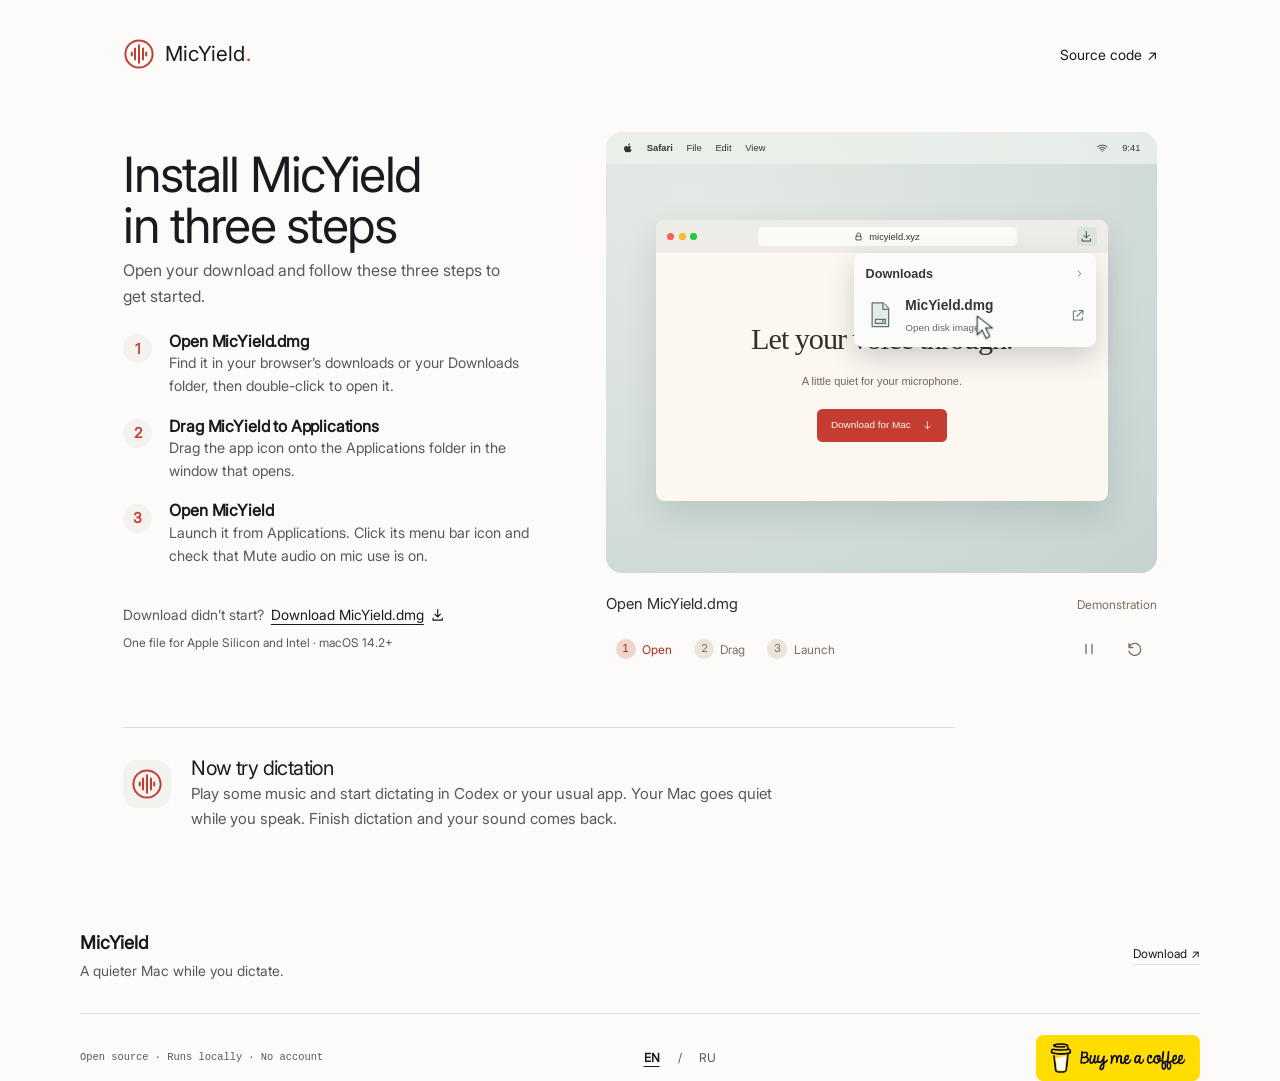
==== download/index.html @ 77d93502 "Add Universal DMG downloads and bilingual installation guides" ====
<!DOCTYPE html><html lang="en" class="theme-light"><head><meta charset="utf-8"><style>
  @layer base, patterns, components, utilities;
</style><meta name="viewport" content="width=device-width, initial-scale=1"><style>@font-face{font-family:Inter-a7104050ada94962;src:url("/_astro/fonts/62d3b62d6a7271da.woff2") format("woff2");font-display:swap;font-weight:400;font-style:normal;}@font-face{font-family:"Inter-a7104050ada94962 fallback: Arial";src:local("Arial");font-display:swap;font-weight:400;font-style:normal;size-adjust:101.862%;ascent-override:95.1042%;descent-override:23.6802%;line-gap-override:0%;}:root{--font-inter:Inter-a7104050ada94962,"Inter-a7104050ada94962 fallback: Arial",sans-serif;}</style><link rel="preload" href="/_astro/fonts/62d3b62d6a7271da.woff2" as="font" type="font/woff2" crossorigin><title>Install MicYield | MicYield</title><meta name="description" content="Open MicYield.dmg, move the app to Applications, and launch MicYield."><link rel="canonical" href="https://micyield.xyz/download/"><link rel="alternate" hreflang="en" href="https://micyield.xyz/download/"><link rel="alternate" hreflang="ru" href="https://micyield.xyz/ru/download/"><link rel="alternate" hreflang="x-default" href="https://micyield.xyz/download/"><link rel="sitemap" type="application/xml" href="https://micyield.xyz/sitemap-index.xml"><meta name="robots" content="noindex, nofollow"><meta property="og:type" content="website"><meta property="og:locale" content="en_US"><meta property="og:site_name" content="MicYield"><meta property="og:title" content="Install MicYield | MicYield"><meta property="og:description" content="Open MicYield.dmg, move the app to Applications, and launch MicYield."><meta property="og:url" content="https://micyield.xyz/download/"><meta property="og:image" content="https://micyield.xyz/og-image.jpg"><meta property="og:image:alt" content="MicYield. Quiet your Mac when your mic turns on."><meta property="og:image:width" content="1200"><meta property="og:image:height" content="630"><meta property="og:image:type" content="image/jpeg"><meta name="twitter:card" content="summary_large_image"><meta name="twitter:title" content="Install MicYield | MicYield"><meta name="twitter:description" content="Open MicYield.dmg, move the app to Applications, and launch MicYield."><meta name="twitter:image" content="https://micyield.xyz/og-image.jpg"><meta name="twitter:image:alt" content="MicYield. Quiet your Mac when your mic turns on."><link rel="icon" type="image/svg+xml" href="/favicon.svg"><meta name="generator" content="Astro v7.2.9"><script data-locale-redirect>(function(){const canRedirect = true;

  (() => {
    if (!canRedirect) return;
    const requested = new URLSearchParams(location.search).get("lang");
    const explicit =
      requested === "en" || requested === "ru" ? requested : null;
    let stored = null;
    try {
      const value = localStorage.getItem("micyield-language");
      if (value === "en" || value === "ru") stored = value;
      if (explicit) localStorage.setItem("micyield-language", explicit);
    } catch {}
    const primary = (navigator.languages?.[0] || navigator.language || "en")
      .split(/[-_]/)[0]
      .toLowerCase();
    const preferred = explicit || stored || (primary === "ru" ? "ru" : "en");
    if (preferred !== "ru") return;
    const match = /^\/(preview|download)\/?$/.exec(location.pathname);
    const page = match ? `/${match[1]}/` : "/";
    document.documentElement.dataset.localeRedirecting = "true";
    location.replace("/ru" + page + location.search + location.hash);
  })();
})();</script><script>
      try {
        const stored = localStorage.getItem("landpack-theme");
        if (stored === "dark" || stored === "light") {
          document.documentElement.classList.remove(
            "theme-light",
            "theme-dark",
          );
          document.documentElement.classList.add("theme-" + stored);
        }
      } catch {}
    </script><link rel="stylesheet" href="/_astro/Heading.B1B6th6Y.css"><link rel="stylesheet" href="/_astro/ProjectInstall.DKpOLEYN.css"></head><body><a href="#main" class="button_wrap skip-link"><span class="button_text text-style-trim">Skip to main content</span></a><script type="module">var e=document.querySelector(`.nav_wrap`);if(e){let t=document.querySelector(`#mobile-navigation`),n=e.querySelector(`.nav_menu`),r=Math.max(0,window.scrollY),i=!1,a=()=>e.classList.remove(`scroll-hidden`),o=()=>{let n=Math.max(0,Math.min(window.scrollY,document.documentElement.scrollHeight-window.innerHeight));e.classList.toggle(`scrolled`,n>0),n<=e.offsetHeight||n<r||t?.open?a():n>r&&e.classList.add(`scroll-hidden`),r=n,i=!1};o(),window.addEventListener(`scroll`,()=>{i||(i=!0,requestAnimationFrame(o))},{passive:!0}),window.addEventListener(`pageshow`,()=>{r=Math.max(0,window.scrollY),o(),a()}),e.addEventListener(`focusin`,a),t?.addEventListener(`modal-open`,()=>{a(),n?.setAttribute(`aria-expanded`,`true`)}),t?.addEventListener(`modal-close`,()=>{n?.setAttribute(`aria-expanded`,`false`),r=Math.max(0,window.scrollY)});let s=window.matchMedia(`(min-width: 48rem)`);s.addEventListener(`change`,()=>{s.matches&&t?.open&&t.close()})}var t=document.querySelector(`[data-theme-toggle]`);if(t){let e=document.documentElement.lang===`ru`;t.hidden=!1;let n=()=>t.setAttribute(`aria-label`,document.documentElement.classList.contains(`theme-dark`)?e?`Включить светлую тему`:`Switch to light theme`:e?`Включить тёмную тему`:`Switch to dark theme`);n(),t.addEventListener(`click`,()=>{let e=document.documentElement.classList.toggle(`theme-dark`);document.documentElement.classList.toggle(`theme-light`,!e);try{localStorage.setItem(`landpack-theme`,e?`dark`:`light`)}catch{}n()})}</script><main id="main" tabindex="-1"><section class="install-guide_wrap" data-install-handoff><header class="install-guide_header"><a class="install-guide_brand" href="/" aria-label="MicYield home"><svg class="project-mark" viewBox="0 0 40 40" aria-hidden="true" fill="none" stroke="currentColor" stroke-width="2.5" stroke-linecap="round"><circle cx="20" cy="20" r="17"></circle><path d="M11 18v4m4-9v14m5-18v22m5-18v14m4-9v4"></path></svg><span>MicYield<span class="install-guide_dot">.</span></span></a><a class="install-guide_source" href="https://github.com/rrabochiy/MicYield" target="_blank" rel="noopener noreferrer">Source code<span aria-hidden="true"> ↗</span></a></header><div class="install-guide_layout"><div class="install-guide_content"><h1 class="heading text-style-h2">Install MicYield in three steps</h1><p class="install-guide_intro">Open your download and follow these three steps to get started.</p><ol class="install-guide_steps" id="steps"><li class="install-guide_step" data-install-guide-step="1"><span class="install-guide_number" aria-hidden="true">1</span><div><h2 class="heading text-style-h6">Open MicYield.dmg</h2><p>Find it in your browser’s downloads or your Downloads folder, then double-click to open it.</p></div></li><li class="install-guide_step" data-install-guide-step="2"><span class="install-guide_number" aria-hidden="true">2</span><div><h2 class="heading text-style-h6">Drag MicYield to Applications</h2><p>Drag the app icon onto the Applications folder in the window that opens.</p></div></li><li class="install-guide_step" data-install-guide-step="3"><span class="install-guide_number" aria-hidden="true">3</span><div><h2 class="heading text-style-h6">Open MicYield</h2><p>Launch it from Applications. Click its menu bar icon and check that Mute audio on mic use is on.</p></div></li></ol><div class="install-guide_retry"><span>Download didn’t start?</span><a href="https://github.com/rrabochiy/MicYield/releases/download/v0.3.5/MicYield.dmg" data-install-file download="MicYield.dmg">Download MicYield.dmg<svg viewBox="0 0 20 20" fill="none" stroke="currentColor" stroke-width="1.5" aria-hidden="true"><path d="M10 3v10m-4-4 4 4 4-4M4 14v3h12v-3"></path></svg></a><p>One file for Apple Silicon and Intel · macOS 14.2+</p></div></div><div class="install-guide_visual"><figure class="install-demo_wrap" data-install-demo data-locale="en" data-step="2" data-playing="false" aria-label="Demonstration of installing MicYield on Mac"><div class="install-demo_artboard" aria-hidden="true"><div class="install-demo_desktop"><div class="install-demo_menubar"><svg class="install-demo_apple" viewBox="0 0 24 24" fill="currentColor"><path d="M16.2 2.2c.1 1.6-.6 2.8-1.5 3.7-.9.9-2 1.4-3.2 1.3-.1-1.4.6-2.7 1.4-3.5.9-.9 2.1-1.4 3.3-1.5ZM20.1 17.4c-.5 1.1-.8 1.6-1.5 2.6-.9 1.3-2.2 2.9-3.7 2.9-1.3 0-1.6-.8-3.4-.8-1.7 0-2.1.8-3.4.8-1.4.1-2.7-1.4-3.6-2.7-2.5-3.7-2.8-8-.9-10.3 1.3-1.6 3.4-2 5.3-1.3.7.2 1.4.7 2.3.7.8 0 1.3-.4 2.3-.7 1.7-.5 3.8-.2 5.2 1.2-3.6 2-3 6.5 1.4 7.6Z"></path></svg><strong data-install-app>Finder</strong><span>File</span><span>Edit</span><span>View</span><span class="install-demo_menu-spacer"></span><span class="install-demo_menu-icon" data-install-menu-icon><svg viewBox="0 0 28 28"><path d="M6 11.333333333333334v5.333333333333333"></path><path d="M10 8v12"></path><path d="M14 4v20"></path><path d="M18 8v12"></path><path d="M22 11.333333333333334v5.333333333333333"></path></svg></span><svg class="install-demo_wifi" viewBox="0 0 24 24"><path d="M3 9a15 15 0 0 1 18 0M6 12a10 10 0 0 1 12 0m-9 3a5 5 0 0 1 6 0m-3 3h.01"></path></svg><span>9:41</span></div><div class="install-demo_browser" data-install-browser><div class="install-demo_toolbar"><span class="install-demo_traffic"><i></i><i></i><i></i></span><span class="install-demo_address"><svg viewBox="0 0 20 20"><path d="M6 9V6a4 4 0 0 1 8 0v3M5 9h10v8H5Z"></path></svg>micyield.xyz</span><span class="install-demo_download-symbol"><svg viewBox="0 0 24 24"><path d="M12 3v12m-5-5 5 5 5-5M4 17v4h16v-4"></path></svg></span></div><div class="install-demo_browser-page"><span class="install-demo_wordmark">MicYield</span><strong>Let your voice through.</strong><span>A little quiet for your microphone.</span><div class="install-demo_page-button">Download for Mac<svg viewBox="0 0 24 24"><path d="M12 4v15m-6-6 6 6 6-6"></path></svg></div></div></div><div class="install-demo_download" data-install-download><div class="install-demo_download-heading">Downloads<svg viewBox="0 0 24 24"><path d="m8 5 7 7-7 7"></path></svg></div><div class="install-demo_download-file"><span class="install-demo_disk"><svg viewBox="0 0 30 34"><path d="M5 2h13l7 7v22H5Z"></path><path d="M18 2v8h7M9 22h12v5H9Z"></path><circle cx="18" cy="24.5" r=".5"></circle></svg></span><div><strong>MicYield.dmg</strong><span>Open disk image</span></div><svg class="install-demo_file-open" viewBox="0 0 24 24"><path d="M9 5H4v15h15v-5M13 4h7v7m0-7L10 14"></path></svg></div></div><div class="install-demo_finder" data-install-finder><div class="install-demo_finder-toolbar"><span class="install-demo_traffic"><i></i><i></i><i></i></span><strong data-install-window-title>MicYield</strong><svg viewBox="0 0 24 24"><circle cx="10" cy="10" r="6"></circle><path d="m15 15 5 5"></path></svg></div><div class="install-demo_finder-body"><span class="install-demo_file install-demo_source" data-install-source><span class="install-demo_app-icon"><svg viewBox="0 0 50 50"><path d="M11 21v8"></path><path d="M18 16v18"></path><path d="M25 10v30"></path><path d="M32 16v18"></path><path d="M39 21v8"></path></svg></span><strong>MicYield</strong></span><svg class="install-demo_drag-arrow" data-install-arrow viewBox="0 0 90 30"><path d="M3 15h80m-12-10 12 10-12 10"></path></svg><span class="install-demo_file install-demo_destination" data-install-folder><svg class="install-demo_folder" viewBox="0 0 80 68"><path d="M3 13V8a5 5 0 0 1 5-5h23l8 8h33a5 5 0 0 1 5 5v44a5 5 0 0 1-5 5H8a5 5 0 0 1-5-5Z"></path><path d="M3 19h74v41a5 5 0 0 1-5 5H8a5 5 0 0 1-5-5Z"></path><path class="install-demo_folder-mark" d="m32 48 9-23m-2 0 9 23M29 43h22"></path></svg><strong>Applications</strong></span><span class="install-demo_file install-demo_installed" data-install-installed><span class="install-demo_app-icon"><svg viewBox="0 0 50 50"><path d="M11 21v8"></path><path d="M18 16v18"></path><path d="M25 10v30"></path><path d="M32 16v18"></path><path d="M39 21v8"></path></svg></span><strong>MicYield</strong></span><span class="install-demo_file install-demo_dragged" data-install-dragged><span class="install-demo_app-icon"><svg viewBox="0 0 50 50"><path d="M11 21v8"></path><path d="M18 16v18"></path><path d="M25 10v30"></path><path d="M32 16v18"></path><path d="M39 21v8"></path></svg></span><strong>MicYield</strong><span class="install-demo_copy-badge">+</span></span></div><div class="install-demo_finder-footer" data-install-finder-footer>Drag the app into the Applications folder</div></div><div class="install-demo_panel" data-install-panel><div class="install-demo_panel-heading"><svg viewBox="0 0 28 28"><path d="M6 11.333333333333334v5.333333333333333"></path><path d="M10 8v12"></path><path d="M14 4v20"></path><path d="M18 8v12"></path><path d="M22 11.333333333333334v5.333333333333333"></path></svg><div><strong>MicYield</strong><span>Ready · Microphone is idle</span></div></div><div class="install-demo_panel-option"><strong>Mute audio on mic use</strong><span class="install-demo_switch"><i></i></span></div><p>Music and videos keep playing silently.<br>Sound returns 0.8 seconds after mic use ends.</p><div class="install-demo_panel-option install-demo_login"><span>Open at login</span><span class="install-demo_switch off"><i></i></span></div><div class="install-demo_panel-bottom"><span>MicYield website</span><span>Quit</span></div></div><div class="install-demo_callout" data-install-callout><span class="install-demo_callout-line"></span><strong>MicYield lives up here</strong><span>Right in your Mac’s menu bar.</span></div><span class="install-demo_cursor" data-install-cursor><svg viewBox="0 0 28 36"><path d="M3 2v27l7-7 6 12 5-3-6-12h10Z"></path></svg><span class="install-demo_click" data-install-click></span></span></div></div><figcaption class="install-demo_caption"><span class="install-demo_caption-text" data-install-caption>Drag MicYield into Applications</span><span class="install-demo_demo-label">Demonstration</span></figcaption><div class="install-demo_controls" data-install-controls hidden><div class="install-demo_steps" role="group" aria-label="Installation steps"><button type="button" data-install-step="1" aria-label="1. Open MicYield.dmg" aria-pressed="false"><span>1</span><span>Open</span></button><button type="button" data-install-step="2" aria-label="2. Drag MicYield into Applications" aria-pressed="true"><span>2</span><span>Drag</span></button><button type="button" data-install-step="3" aria-label="3. Open MicYield from Applications" aria-pressed="false"><span>3</span><span>Launch</span></button></div><div class="install-demo_playback"><button type="button" data-install-toggle aria-label="Pause demonstration"><svg viewBox="0 0 24 24" aria-hidden="true"><path class="install-demo_pause" d="M8 6v12M16 6v12"></path><path class="install-demo_play" d="m8 5 11 7-11 7Z"></path></svg></button><button type="button" data-install-replay aria-label="Replay demonstration"><svg viewBox="0 0 24 24" aria-hidden="true"><path d="M4 10a8 8 0 1 1 0 5m0-10v5h5"></path></svg></button></div></div><p class="install-demo_accessible">This is an illustration, not the installation status on your Mac. Open the downloaded MicYield.dmg, drag MicYield into Applications, then open it from Applications. MicYield appears in your menu bar. Its setting is called Mute audio on mic use.</p></figure><script type="module" src="/_astro/InstallDemo.astro_astro_type_script_index_0_lang.DFFBvYw4.js"></script></div></div><div class="install-guide_try"><div class="install-guide_voice" aria-hidden="true"><svg class="project-mark" viewBox="0 0 40 40" aria-hidden="true" fill="none" stroke="currentColor" stroke-width="2.5" stroke-linecap="round"><circle cx="20" cy="20" r="17"></circle><path d="M11 18v4m4-9v14m5-18v22m5-18v14m4-9v4"></path></svg></div><div><h2 class="heading text-style-h5">Now try dictation</h2><p>Play some music and start dictating in Codex or your usual app. Your Mac goes quiet while you speak. Finish dictation and your sound comes back.</p></div></div></section><script data-install-start>
  (() => {
    const root = document.querySelector("[data-install-handoff]");
    if (!root || document.documentElement.dataset.localeRedirecting === "true")
      return;
    const current = new URL(location.href);
    if (current.searchParams.get("start") !== "1") return;
    current.searchParams.delete("start");
    history.replaceState(
      history.state,
      "",
      current.pathname + current.search + current.hash,
    );
    for (const choice of document.querySelectorAll("[data-locale-choice]")) {
      const destination = new URL(choice.href, current);
      destination.searchParams.delete("start");
      choice.href = destination.href;
    }
    root.querySelector("[data-install-file]")?.click();
  })();
</script></main><footer class="footer_wrap"><div class="footer_inner"><div class="footer_identity"><strong class="footer_name">MicYield</strong><span class="footer_label">A quieter Mac while you dictate.</span></div><nav class="footer_links" aria-label="Footer"><a href="/download/?start=1" class="button_wrap link"><span class="button_text text-style-trim">Download<span class="button_arrow up-right" aria-hidden="true">↗</span></span></a></nav></div><div class="footer_bottom"><span>Open source · Runs locally · No account</span><nav class="footer_languages" aria-label="Site language"><a href="/download/?lang=en" hreflang="en" lang="en" data-locale-choice="en" aria-label="English version" aria-current="page">EN</a><span aria-hidden="true">/</span><a href="/ru/download/" hreflang="ru" lang="ru" data-locale-choice="ru" aria-label="Russian version">RU</a></nav><a class="support_badge" href="https://buymeacoffee.com/sosun" target="_blank" rel="noopener noreferrer" aria-label="Support MicYield on Buy Me a Coffee"><img src="/images/buy-me-a-coffee.png" width="164" height="46" alt="Buy me a coffee" loading="lazy" decoding="async"></a></div></footer><script data-locale-navigation>
  (() => {
    const current = new URL(location.href);
    for (const link of document.querySelectorAll("[data-locale-choice]")) {
      const destination = new URL(link.getAttribute("href"), current);
      destination.search = current.search;
      destination.hash = current.hash;
      destination.searchParams.delete("start");
      if (link.dataset.localeChoice === "en") {
        destination.searchParams.set("lang", "en");
      } else {
        destination.searchParams.delete("lang");
      }
      link.setAttribute(
        "href",
        destination.pathname + destination.search + destination.hash,
      );
    }
    if (
      document.documentElement.lang !== "en" ||
      current.searchParams.get("lang") !== "en"
    )
      return;
    for (const link of document.querySelectorAll("a[href]")) {
      if (link.dataset.localeChoice) continue;
      let destination;
      try {
        destination = new URL(link.getAttribute("href"), current);
      } catch {
        continue;
      }
      if (
        destination.origin !== current.origin ||
        !/^\/(?:(?:preview|download)\/?)?$/.test(destination.pathname)
      )
        continue;
      destination.searchParams.set("lang", "en");
      link.setAttribute(
        "href",
        destination.pathname + destination.search + destination.hash,
      );
    }
  })();
</script><script type="module">for(let e of document.querySelectorAll(`[data-locale-choice]`))e.addEventListener(`click`,()=>{let t=e.dataset.localeChoice;if(t===`en`||t===`ru`)try{if(localStorage.setItem(`micyield-language`,t),localStorage.getItem(`micyield-language`)!==t)throw Error(`Language preference unavailable`)}catch{let n=new URL(e.href);t===`en`?n.searchParams.set(`lang`,`en`):n.searchParams.delete(`lang`),e.href=n.href}});</script></body></html>
---- _astro/Heading.B1B6th6Y.css ----
@layer base{:root{--light-100:#fcfbf9;--light-200:#f3f2ef;--light-300:#e9e7e3;--dark-700:#343538;--dark-800:#222326;--dark-900:#191a1d;--brand-500:#c43d30;--accent-family:Georgia, "Times New Roman", serif;--success:#18834b;--font-code:ui-monospace, SFMono-Regular, Menlo, Consolas, monospace;--code-background:#f6f8fa;--code-text:#24292f;--brand-text:#fff;--primary-family:var(--font-inter,system-ui, sans-serif);--primary-regular:400;--primary-medium:500;--primary-bold:700;--primary-trim-top:.4em;--primary-trim-bottom:.38em;--letter-spacing-tight:-.03em;--letter-spacing-normal:0em;--line-height-small:1;--line-height-medium:1.1;--line-height-large:1.3;--line-height-huge:1.5;--border-width:.0625rem;--focus-width:.125rem;--focus-offset:.1827rem;--focus-offset-inner:calc(var(--focus-width) * -1);--hover-duration:.2s;--hover-ease:ease;--open-duration:var(--hover-duration);--open-ease:var(--hover-ease);--radius-small:.5rem;--radius-main:.5rem;--radius-round:100vw;--viewport-min:320;--viewport-max:1440;--max-width-small:70rem;--max-width-main:70rem;--max-width-full:100%;--nav-height:4.5rem;--display:clamp(var(--display-min) / 16 * 1rem, ((var(--display-min) - ((var(--display-max) - var(--display-min)) / (var(--viewport-max) - var(--viewport-min)) * var(--viewport-min))) / 16 * 1rem + ((var(--display-max) - var(--display-min)) / (var(--viewport-max) - var(--viewport-min))) * 100vw), var(--display-max) / 16 * 1rem);--display-min:64;--display-max:112;--display-line-height:var(--line-height-small);--display-letter-spacing:var(--letter-spacing-tight);--display-text-transform:none;--display-margin-top:var(--space-7);--display-margin-bottom:var(--space-6);--display-font-family:var(--primary-family);--display-font-weight:var(--primary-medium);--display-trim-top:var(--primary-trim-top);--display-trim-bottom:var(--primary-trim-bottom);--display-text-wrap:balance;--h1:clamp(var(--h1-min) / 16 * 1rem, ((var(--h1-min) - ((var(--h1-max) - var(--h1-min)) / (var(--viewport-max) - var(--viewport-min)) * var(--viewport-min))) / 16 * 1rem + ((var(--h1-max) - var(--h1-min)) / (var(--viewport-max) - var(--viewport-min))) * 100vw), var(--h1-max) / 16 * 1rem);--h1-min:48;--h1-max:80;--h1-line-height:var(--line-height-small);--h1-letter-spacing:var(--letter-spacing-tight);--h1-text-transform:none;--h1-margin-top:var(--space-7);--h1-margin-bottom:var(--space-6);--h1-font-family:var(--primary-family);--h1-font-weight:var(--primary-medium);--h1-trim-top:var(--primary-trim-top);--h1-trim-bottom:var(--primary-trim-bottom);--h1-text-wrap:balance;--h2:clamp(var(--h2-min) / 16 * 1rem, ((var(--h2-min) - ((var(--h2-max) - var(--h2-min)) / (var(--viewport-max) - var(--viewport-min)) * var(--viewport-min))) / 16 * 1rem + ((var(--h2-max) - var(--h2-min)) / (var(--viewport-max) - var(--viewport-min))) * 100vw), var(--h2-max) / 16 * 1rem);--h2-min:32;--h2-max:48;--h2-line-height:var(--line-height-small);--h2-letter-spacing:var(--letter-spacing-tight);--h2-text-transform:none;--h2-margin-top:var(--space-7);--h2-margin-bottom:var(--space-5);--h2-font-family:var(--primary-family);--h2-font-weight:var(--primary-medium);--h2-trim-top:var(--primary-trim-top);--h2-trim-bottom:var(--primary-trim-bottom);--h2-text-wrap:balance;--h3:clamp(var(--h3-min) / 16 * 1rem, ((var(--h3-min) - ((var(--h3-max) - var(--h3-min)) / (var(--viewport-max) - var(--viewport-min)) * var(--viewport-min))) / 16 * 1rem + ((var(--h3-max) - var(--h3-min)) / (var(--viewport-max) - var(--viewport-min))) * 100vw), var(--h3-max) / 16 * 1rem);--h3-min:36;--h3-max:48;--h3-line-height:var(--line-height-medium);--h3-letter-spacing:var(--letter-spacing-tight);--h3-text-transform:none;--h3-margin-top:var(--space-6);--h3-margin-bottom:var(--space-5);--h3-font-family:var(--primary-family);--h3-font-weight:var(--primary-medium);--h3-trim-top:var(--primary-trim-top);--h3-trim-bottom:var(--primary-trim-bottom);--h3-text-wrap:balance;--h4:clamp(var(--h4-min) / 16 * 1rem, ((var(--h4-min) - ((var(--h4-max) - var(--h4-min)) / (var(--viewport-max) - var(--viewport-min)) * var(--viewport-min))) / 16 * 1rem + ((var(--h4-max) - var(--h4-min)) / (var(--viewport-max) - var(--viewport-min))) * 100vw), var(--h4-max) / 16 * 1rem);--h4-min:28;--h4-max:32;--h4-line-height:var(--line-height-medium);--h4-letter-spacing:var(--letter-spacing-tight);--h4-text-transform:none;--h4-margin-top:var(--space-6);--h4-margin-bottom:var(--space-4);--h4-font-family:var(--primary-family);--h4-font-weight:var(--primary-medium);--h4-trim-top:var(--primary-trim-top);--h4-trim-bottom:var(--primary-trim-bottom);--h4-text-wrap:balance;--h5:clamp(var(--h5-min) / 16 * 1rem, ((var(--h5-min) - ((var(--h5-max) - var(--h5-min)) / (var(--viewport-max) - var(--viewport-min)) * var(--viewport-min))) / 16 * 1rem + ((var(--h5-max) - var(--h5-min)) / (var(--viewport-max) - var(--viewport-min))) * 100vw), var(--h5-max) / 16 * 1rem);--h5-min:22;--h5-max:24;--h5-line-height:var(--line-height-medium);--h5-letter-spacing:var(--letter-spacing-tight);--h5-text-transform:none;--h5-margin-top:var(--space-5);--h5-margin-bottom:var(--space-4);--h5-font-family:var(--primary-family);--h5-font-weight:var(--primary-medium);--h5-trim-top:var(--primary-trim-top);--h5-trim-bottom:var(--primary-trim-bottom);--h5-text-wrap:balance;--h6:clamp(var(--h6-min) / 16 * 1rem, ((var(--h6-min) - ((var(--h6-max) - var(--h6-min)) / (var(--viewport-max) - var(--viewport-min)) * var(--viewport-min))) / 16 * 1rem + ((var(--h6-max) - var(--h6-min)) / (var(--viewport-max) - var(--viewport-min))) * 100vw), var(--h6-max) / 16 * 1rem);--h6-min:16;--h6-max:18;--h6-line-height:var(--line-height-medium);--h6-letter-spacing:var(--letter-spacing-tight);--h6-text-transform:none;--h6-margin-top:var(--space-5);--h6-margin-bottom:var(--space-3);--h6-font-family:var(--primary-family);--h6-font-weight:var(--primary-medium);--h6-trim-top:var(--primary-trim-top);--h6-trim-bottom:var(--primary-trim-bottom);--h6-text-wrap:balance;--text-large:clamp(var(--text-large-min) / 16 * 1rem, ((var(--text-large-min) - ((var(--text-large-max) - var(--text-large-min)) / (var(--viewport-max) - var(--viewport-min)) * var(--viewport-min))) / 16 * 1rem + ((var(--text-large-max) - var(--text-large-min)) / (var(--viewport-max) - var(--viewport-min))) * 100vw), var(--text-large-max) / 16 * 1rem);--text-large-min:18;--text-large-max:20;--text-large-line-height:var(--line-height-large);--text-large-letter-spacing:var(--letter-spacing-normal);--text-large-text-transform:none;--text-large-margin-top:var(--space-4);--text-large-margin-bottom:var(--space-4);--text-large-font-family:var(--primary-family);--text-large-font-weight:var(--primary-regular);--text-large-trim-top:var(--primary-trim-top);--text-large-trim-bottom:var(--primary-trim-bottom);--text-large-text-wrap:pretty;--text-main:clamp(var(--text-main-min) / 16 * 1rem, ((var(--text-main-min) - ((var(--text-main-max) - var(--text-main-min)) / (var(--viewport-max) - var(--viewport-min)) * var(--viewport-min))) / 16 * 1rem + ((var(--text-main-max) - var(--text-main-min)) / (var(--viewport-max) - var(--viewport-min))) * 100vw), var(--text-main-max) / 16 * 1rem);--text-main-min:16;--text-main-max:16;--text-main-line-height:var(--line-height-huge);--text-main-letter-spacing:var(--letter-spacing-normal);--text-main-text-transform:none;--text-main-margin-top:var(--space-4);--text-main-margin-bottom:var(--space-4);--text-main-font-family:var(--primary-family);--text-main-font-weight:var(--primary-regular);--text-main-trim-top:var(--primary-trim-top);--text-main-trim-bottom:var(--primary-trim-bottom);--text-main-text-wrap:pretty;--text-small:clamp(var(--text-small-min) / 16 * 1rem, ((var(--text-small-min) - ((var(--text-small-max) - var(--text-small-min)) / (var(--viewport-max) - var(--viewport-min)) * var(--viewport-min))) / 16 * 1rem + ((var(--text-small-max) - var(--text-small-min)) / (var(--viewport-max) - var(--viewport-min))) * 100vw), var(--text-small-max) / 16 * 1rem);--text-small-min:14;--text-small-max:16;--text-small-line-height:var(--line-height-huge);--text-small-letter-spacing:var(--letter-spacing-normal);--text-small-text-transform:none;--text-small-margin-top:var(--space-4);--text-small-margin-bottom:var(--space-4);--text-small-font-family:var(--primary-family);--text-small-font-weight:var(--primary-regular);--text-small-trim-top:var(--primary-trim-top);--text-small-trim-bottom:var(--primary-trim-bottom);--text-small-text-wrap:pretty;--site-margin:clamp(var(--site-margin-min) / 16 * 1rem, ((var(--site-margin-min) - ((var(--site-margin-max) - var(--site-margin-min)) / (var(--viewport-max) - var(--viewport-min)) * var(--viewport-min))) / 16 * 1rem + ((var(--site-margin-max) - var(--site-margin-min)) / (var(--viewport-max) - var(--viewport-min))) * 100vw), var(--site-margin-max) / 16 * 1rem);--site-margin-min:16;--site-margin-max:48;--site-gutter:clamp(var(--site-gutter-min) / 16 * 1rem, ((var(--site-gutter-min) - ((var(--site-gutter-max) - var(--site-gutter-min)) / (var(--viewport-max) - var(--viewport-min)) * var(--viewport-min))) / 16 * 1rem + ((var(--site-gutter-max) - var(--site-gutter-min)) / (var(--viewport-max) - var(--viewport-min))) * 100vw), var(--site-gutter-max) / 16 * 1rem);--site-gutter-min:16;--site-gutter-max:32;--site-width:calc(100% - var(--site-margin) * 2);--space-1:clamp(var(--space-1-min) / 16 * 1rem, ((var(--space-1-min) - ((var(--space-1-max) - var(--space-1-min)) / (var(--viewport-max) - var(--viewport-min)) * var(--viewport-min))) / 16 * 1rem + ((var(--space-1-max) - var(--space-1-min)) / (var(--viewport-max) - var(--viewport-min))) * 100vw), var(--space-1-max) / 16 * 1rem);--space-1-min:6;--space-1-max:8;--space-2:clamp(var(--space-2-min) / 16 * 1rem, ((var(--space-2-min) - ((var(--space-2-max) - var(--space-2-min)) / (var(--viewport-max) - var(--viewport-min)) * var(--viewport-min))) / 16 * 1rem + ((var(--space-2-max) - var(--space-2-min)) / (var(--viewport-max) - var(--viewport-min))) * 100vw), var(--space-2-max) / 16 * 1rem);--space-2-min:10;--space-2-max:12;--space-3:clamp(var(--space-3-min) / 16 * 1rem, ((var(--space-3-min) - ((var(--space-3-max) - var(--space-3-min)) / (var(--viewport-max) - var(--viewport-min)) * var(--viewport-min))) / 16 * 1rem + ((var(--space-3-max) - var(--space-3-min)) / (var(--viewport-max) - var(--viewport-min))) * 100vw), var(--space-3-max) / 16 * 1rem);--space-3-min:14;--space-3-max:16;--space-4:clamp(var(--space-4-min) / 16 * 1rem, ((var(--space-4-min) - ((var(--space-4-max) - var(--space-4-min)) / (var(--viewport-max) - var(--viewport-min)) * var(--viewport-min))) / 16 * 1rem + ((var(--space-4-max) - var(--space-4-min)) / (var(--viewport-max) - var(--viewport-min))) * 100vw), var(--space-4-max) / 16 * 1rem);--space-4-min:20;--space-4-max:24;--space-5:clamp(var(--space-5-min) / 16 * 1rem, ((var(--space-5-min) - ((var(--space-5-max) - var(--space-5-min)) / (var(--viewport-max) - var(--viewport-min)) * var(--viewport-min))) / 16 * 1rem + ((var(--space-5-max) - var(--space-5-min)) / (var(--viewport-max) - var(--viewport-min))) * 100vw), var(--space-5-max) / 16 * 1rem);--space-5-min:28;--space-5-max:32;--space-6:clamp(var(--space-6-min) / 16 * 1rem, ((var(--space-6-min) - ((var(--space-6-max) - var(--space-6-min)) / (var(--viewport-max) - var(--viewport-min)) * var(--viewport-min))) / 16 * 1rem + ((var(--space-6-max) - var(--space-6-min)) / (var(--viewport-max) - var(--viewport-min))) * 100vw), var(--space-6-max) / 16 * 1rem);--space-6-min:32;--space-6-max:40;--space-7:clamp(var(--space-7-min) / 16 * 1rem, ((var(--space-7-min) - ((var(--space-7-max) - var(--space-7-min)) / (var(--viewport-max) - var(--viewport-min)) * var(--viewport-min))) / 16 * 1rem + ((var(--space-7-max) - var(--space-7-min)) / (var(--viewport-max) - var(--viewport-min))) * 100vw), var(--space-7-max) / 16 * 1rem);--space-7-min:36;--space-7-max:48;--space-8:clamp(var(--space-8-min) / 16 * 1rem, ((var(--space-8-min) - ((var(--space-8-max) - var(--space-8-min)) / (var(--viewport-max) - var(--viewport-min)) * var(--viewport-min))) / 16 * 1rem + ((var(--space-8-max) - var(--space-8-min)) / (var(--viewport-max) - var(--viewport-min))) * 100vw), var(--space-8-max) / 16 * 1rem);--space-8-min:40;--space-8-max:64;--section-space-small:clamp(var(--section-space-small-min) / 16 * 1rem, ((var(--section-space-small-min) - ((var(--section-space-small-max) - var(--section-space-small-min)) / (var(--viewport-max) - var(--viewport-min)) * var(--viewport-min))) / 16 * 1rem + ((var(--section-space-small-max) - var(--section-space-small-min)) / (var(--viewport-max) - var(--viewport-min))) * 100vw), var(--section-space-small-max) / 16 * 1rem);--section-space-small-min:48;--section-space-small-max:80;--section-space-medium:clamp(var(--section-space-medium-min) / 16 * 1rem, ((var(--section-space-medium-min) - ((var(--section-space-medium-max) - var(--section-space-medium-min)) / (var(--viewport-max) - var(--viewport-min)) * var(--viewport-min))) / 16 * 1rem + ((var(--section-space-medium-max) - var(--section-space-medium-min)) / (var(--viewport-max) - var(--viewport-min))) * 100vw), var(--section-space-medium-max) / 16 * 1rem);--section-space-medium-min:64;--section-space-medium-max:112;--section-space-large:clamp(var(--section-space-large-min) / 16 * 1rem, ((var(--section-space-large-min) - ((var(--section-space-large-max) - var(--section-space-large-min)) / (var(--viewport-max) - var(--viewport-min)) * var(--viewport-min))) / 16 * 1rem + ((var(--section-space-large-max) - var(--section-space-large-min)) / (var(--viewport-max) - var(--viewport-min))) * 100vw), var(--section-space-large-max) / 16 * 1rem);--section-space-large-min:88;--section-space-large-max:160;--section-space-nav-overlap:clamp(var(--section-space-nav-overlap-min) / 16 * 1rem, ((var(--section-space-nav-overlap-min) - ((var(--section-space-nav-overlap-max) - var(--section-space-nav-overlap-min)) / (var(--viewport-max) - var(--viewport-min)) * var(--viewport-min))) / 16 * 1rem + ((var(--section-space-nav-overlap-max) - var(--section-space-nav-overlap-min)) / (var(--viewport-max) - var(--viewport-min))) * 100vw), var(--section-space-nav-overlap-max) / 16 * 1rem);--section-space-nav-overlap-min:160;--section-space-nav-overlap-max:224}:root,.theme-light,.theme-dark .theme-invert,.theme-brand .theme-invert{--lightningcss-light:initial;--lightningcss-dark: ;color-scheme:light;--background:var(--light-100);--background-2:var(--light-200);--background-3:var(--light-300);--background-skeleton:color-mix(in lab, currentcolor 10%, transparent);--text:var(--dark-900);--text-2:color-mix(in lab, currentcolor 72%, transparent);--border:color-mix(in lab, var(--text) 13%, transparent);--heading-accent:color-mix(in srgb, var(--brand-500), black 20%);--selection-background:var(--text);--selection-text:var(--background);--button-background:var(--brand-500);--button-border:var(--button-background);--button-text:var(--brand-text);--button-background-hover:var(--text);--button-border-hover:var(--button-background-hover);--button-text-hover:var(--background);--button-2-background:transparent;--button-2-border:var(--border);--button-2-text:var(--text);--button-2-background-hover:var(--text);--button-2-border-hover:var(--button-2-background-hover);--button-2-text-hover:var(--background);--link-text:var(--text);--link-border:var(--border);--link-text-hover:var(--text);--link-border-hover:var(--brand-500)}.theme-dark,.theme-light .theme-invert{--lightningcss-light: ;--lightningcss-dark:initial;color-scheme:dark;--code-background:#202226;--code-text:#e5e7eb;--brand-500:#f0887c;--success:#65d69a;--brand-text:var(--dark-900);--background:var(--dark-900);--background-2:var(--dark-800);--background-3:var(--dark-700);--background-skeleton:color-mix(in lab, currentcolor 10%, transparent);--text:var(--light-100);--text-2:color-mix(in lab, currentcolor 72%, transparent);--border:color-mix(in lab, var(--text) 13%, transparent);--heading-accent:var(--brand-500);--selection-background:var(--text);--selection-text:var(--background);--button-background:var(--brand-500);--button-border:var(--button-background);--button-text:var(--brand-text);--button-background-hover:var(--text);--button-border-hover:var(--button-background-hover);--button-text-hover:var(--background);--button-2-background:transparent;--button-2-border:var(--border);--button-2-text:var(--text);--button-2-background-hover:var(--text);--button-2-border-hover:var(--button-2-background-hover);--button-2-text-hover:var(--background);--link-text:var(--text);--link-border:var(--border);--link-text-hover:var(--text);--link-border-hover:var(--text)}.theme-brand{--lightningcss-light: ;--lightningcss-dark:initial;color-scheme:dark;--code-background:#202226;--code-text:#e5e7eb;--background:var(--brand-500);--background-2:color-mix(in lab, var(--background) 90%, var(--text));--background-3:color-mix(in lab, var(--background) 80%, var(--text));--background-skeleton:color-mix(in lab, currentcolor 10%, transparent);--text:var(--brand-text);--text-2:color-mix(in lab, currentcolor 72%, transparent);--border:color-mix(in lab, var(--text) 13%, transparent);--heading-accent:color-mix(in srgb, var(--text), white 20%);--selection-background:var(--text);--selection-text:var(--background);--button-background:var(--brand-text);--button-border:var(--button-background);--button-text:var(--background);--button-background-hover:var(--light-100);--button-border-hover:var(--button-background-hover);--button-text-hover:var(--dark-900);--button-2-background:transparent;--button-2-border:var(--border);--button-2-text:var(--text);--button-2-background-hover:var(--light-100);--button-2-border-hover:var(--button-2-background-hover);--button-2-text-hover:var(--dark-900);--link-text:var(--text);--link-border:var(--border);--link-text-hover:var(--text);--link-border-hover:var(--text)}:root,[class*=theme-]{background-color:var(--background);color:var(--text)}*,:before,:after{box-sizing:border-box}*{margin:0}body{-webkit-font-smoothing:antialiased;-moz-osx-font-smoothing:grayscale;flex-direction:column;min-height:100svh;display:flex;overflow-x:clip}body>main{flex-direction:column;flex-grow:1;display:flex}a{color:inherit;text-decoration:none}a:not([class]){text-decoration:underline}img,picture,video,canvas,svg{max-width:100%;display:block}img,video{object-fit:cover;width:100%}img{-webkit-user-select:none;user-select:none;height:auto;overflow:clip}button{text-align:inherit;background-color:#0000;border:0;padding:0}button:not(:disabled){cursor:pointer}input,button,textarea,select{font:inherit}ul,ol{padding:0;list-style:""}p,h1,h2,h3,h4,h5,h6{overflow-wrap:break-word}p{text-wrap:pretty}label{font-weight:inherit}select:has(option[value=""]:checked){color:color-mix(in lab, currentcolor 72%, transparent)}:target{scroll-margin-block:2rem}:focus-visible{outline-color:var(--text);outline-offset:var(--focus-offset);outline-width:var(--focus-width);outline-style:solid}::selection{background-color:var(--selection-background);color:var(--selection-text)}@media (prefers-reduced-motion:reduce){*,:before,:after{scroll-behavior:auto!important;transition-duration:.01ms!important;animation-duration:.01ms!important;animation-iteration-count:1!important}}body,.text-style-main{font-family:var(--text-main-font-family);font-size:var(--text-main);font-weight:var(--text-main-font-weight);line-height:var(--text-main-line-height);letter-spacing:var(--text-main-letter-spacing);text-transform:var(--text-main-text-transform);text-wrap:var(--text-main-text-wrap);--_trim-top:var(--text-main-trim-top);--_trim-bottom:var(--text-main-trim-bottom);--_margin-top:var(--text-main-margin-top);--_margin-bottom:var(--text-main-margin-bottom)}.text-style-small{font-family:var(--text-small-font-family);font-size:var(--text-small);font-weight:var(--text-small-font-weight);line-height:var(--text-small-line-height);letter-spacing:var(--text-small-letter-spacing);text-transform:var(--text-small-text-transform);text-wrap:var(--text-small-text-wrap);--_trim-top:var(--text-small-trim-top);--_trim-bottom:var(--text-small-trim-bottom);--_margin-top:var(--text-small-margin-top);--_margin-bottom:var(--text-small-margin-bottom)}.text-style-large{font-family:var(--text-large-font-family);font-size:var(--text-large);font-weight:var(--text-large-font-weight);line-height:var(--text-large-line-height);letter-spacing:var(--text-large-letter-spacing);text-transform:var(--text-large-text-transform);text-wrap:var(--text-large-text-wrap);--_trim-top:var(--text-large-trim-top);--_trim-bottom:var(--text-large-trim-bottom);--_margin-top:var(--text-large-margin-top);--_margin-bottom:var(--text-large-margin-bottom)}.text-style-display{font-family:var(--display-font-family);font-size:var(--display);font-weight:var(--display-font-weight);line-height:var(--display-line-height);letter-spacing:var(--display-letter-spacing);text-transform:var(--display-text-transform);text-wrap:var(--display-text-wrap);--_trim-top:var(--display-trim-top);--_trim-bottom:var(--display-trim-bottom);--_margin-top:var(--display-margin-top);--_margin-bottom:var(--display-margin-bottom)}h1,.text-style-h1{font-family:var(--h1-font-family);font-size:var(--h1);font-weight:var(--h1-font-weight);line-height:var(--h1-line-height);letter-spacing:var(--h1-letter-spacing);text-transform:var(--h1-text-transform);text-wrap:var(--h1-text-wrap);--_trim-top:var(--h1-trim-top);--_trim-bottom:var(--h1-trim-bottom);--_margin-top:var(--h1-margin-top);--_margin-bottom:var(--h1-margin-bottom)}h2,.text-style-h2{font-family:var(--h2-font-family);font-size:var(--h2);font-weight:var(--h2-font-weight);line-height:var(--h2-line-height);letter-spacing:var(--h2-letter-spacing);text-transform:var(--h2-text-transform);text-wrap:var(--h2-text-wrap);--_trim-top:var(--h2-trim-top);--_trim-bottom:var(--h2-trim-bottom);--_margin-top:var(--h2-margin-top);--_margin-bottom:var(--h2-margin-bottom)}h3,.text-style-h3{font-family:var(--h3-font-family);font-size:var(--h3);font-weight:var(--h3-font-weight);line-height:var(--h3-line-height);letter-spacing:var(--h3-letter-spacing);text-transform:var(--h3-text-transform);text-wrap:var(--h3-text-wrap);--_trim-top:var(--h3-trim-top);--_trim-bottom:var(--h3-trim-bottom);--_margin-top:var(--h3-margin-top);--_margin-bottom:var(--h3-margin-bottom)}h4,.text-style-h4{font-family:var(--h4-font-family);font-size:var(--h4);font-weight:var(--h4-font-weight);line-height:var(--h4-line-height);letter-spacing:var(--h4-letter-spacing);text-transform:var(--h4-text-transform);text-wrap:var(--h4-text-wrap);--_trim-top:var(--h4-trim-top);--_trim-bottom:var(--h4-trim-bottom);--_margin-top:var(--h4-margin-top);--_margin-bottom:var(--h4-margin-bottom)}h5,.text-style-h5{font-family:var(--h5-font-family);font-size:var(--h5);font-weight:var(--h5-font-weight);line-height:var(--h5-line-height);letter-spacing:var(--h5-letter-spacing);text-transform:var(--h5-text-transform);text-wrap:var(--h5-text-wrap);--_trim-top:var(--h5-trim-top);--_trim-bottom:var(--h5-trim-bottom);--_margin-top:var(--h5-margin-top);--_margin-bottom:var(--h5-margin-bottom)}h6,.text-style-h6{font-family:var(--h6-font-family);font-size:var(--h6);font-weight:var(--h6-font-weight);line-height:var(--h6-line-height);letter-spacing:var(--h6-letter-spacing);text-transform:var(--h6-text-transform);text-wrap:var(--h6-text-wrap);--_trim-top:var(--h6-trim-top);--_trim-bottom:var(--h6-trim-bottom);--_margin-top:var(--h6-margin-top);--_margin-bottom:var(--h6-margin-bottom)}:is(h1,h2,h3,h4,h5,h6,p,[class*=text-style-]:not(:has(h1,h2,h3,h4,h5,h6,p))){display:flow-root}:is(h1,h2,h3,h4,h5,h6,p,[class*=text-style-]:not(:has(h1,h2,h3,h4,h5,h6,p))):before{content:"";margin-bottom:calc(-.5lh + var(--_trim-top));display:table}:is(h1,h2,h3,h4,h5,h6,p,[class*=text-style-]:not(:has(h1,h2,h3,h4,h5,h6,p))):after{content:"";margin-bottom:calc(-.5lh + var(--_trim-bottom));display:table}.project-surface.section{background:var(--background-2);border-block:var(--border-width) solid var(--border)}html{scroll-padding-top:8rem}@media (prefers-reduced-motion:no-preference){html{scroll-behavior:smooth}}}@layer patterns{.heading:has(+.text){margin-bottom:var(--_margin-bottom)}.heading,.text{margin-top:var(--_margin-top);max-width:var(--_mw,none)}.heading+.text{margin-top:0}.section{padding-top:var(--section-space-medium);padding-bottom:var(--section-space-medium);background-color:var(--background);color:var(--text);flex-direction:column;justify-content:center;align-items:stretch;display:flex;position:relative}.container{width:var(--site-width);max-width:var(--max-width-main);justify-content:center;align-items:var(--_alignment,start);gap:var(--space-8);flex-direction:column;margin-inline:auto;display:flex;position:relative}.container>[class]{margin-top:0;margin-bottom:0}.button-wrapper{margin-top:var(--space-6);align-items:center;justify-content:var(--_alignment,start);grid-column-gap:var(--space-2);grid-row-gap:var(--space-2);flex-flow:wrap;display:flex}.image{background-color:var(--background-skeleton)}.image.densities{width:auto;max-width:100%}.image.transparent{object-fit:contain;background-color:#0000}.video{background-color:var(--background-skeleton);height:auto}.video.transparent{object-fit:contain;background-color:#0000}.section>:where(:not(.container)){pointer-events:none;width:100%;height:100%;position:absolute;inset:0}.flex-horizontal-wrap{align-content:center;align-items:center;justify-content:var(--_alignment,start);flex-flow:wrap;display:flex}.flex-horizontal-nowrap{align-content:center;align-items:center;justify-content:var(--_alignment,start);flex-flow:row;display:flex}.flex-vertical-wrap{justify-content:center;align-items:var(--_alignment,start);flex-flow:column wrap;display:flex}.flex-vertical-nowrap{justify-content:center;align-items:var(--_alignment,start);flex-flow:column;display:flex}.grid-autofit{--_gap-size:var(--site-gutter);--_column-count:12;grid-column-gap:var(--_gap-size);grid-row-gap:var(--_gap-size);grid-template-rows:auto;grid-auto-columns:minmax(0,1fr);grid-template-columns:repeat(auto-fit, minmax(min(max(8rem, (100% - ((var(--_column-count) - 1) * var(--_gap-size))) / var(--_column-count)), 100%), 1fr));display:grid}.grid-autofill{--_gap-size:var(--site-gutter);--_column-count:12;grid-column-gap:var(--_gap-size);grid-row-gap:var(--_gap-size);grid-template-rows:auto;grid-auto-columns:minmax(0,1fr);grid-template-columns:repeat(auto-fill, minmax(min(max(8rem, (100% - ((var(--_column-count) - 1) * var(--_gap-size))) / var(--_column-count)), 100%), 1fr));display:grid}:is(.margin-trim,.heading,.text,.layout>*)>:first-child{margin-top:0}:is(.margin-trim,.heading,.text,.layout>*)>:last-child{margin-bottom:0}[class*=line-clamp]{line-clamp:1;-webkit-line-clamp:1;-webkit-box-orient:vertical;display:-webkit-box;overflow:hidden}.cover-absolute{width:100%;height:100%;position:absolute;inset:0%}.heading-accent strong{color:var(--heading-accent);font-weight:inherit}.display-contents{align-items:inherit;justify-content:inherit;text-align:inherit;display:contents}.field{gap:var(--space-2);flex-direction:column;width:100%;display:flex}.field-label{display:flex}.field-star{color:var(--text-2)}.field-control{--field-pad-block:.75em;--field-pad-inline:1em;width:100%;min-height:calc(1lh + var(--field-pad-block) * 2 + var(--border-width) * 2);padding:var(--field-pad-block) var(--field-pad-inline);background-color:var(--background-2);color:inherit;border:var(--border-width) solid transparent;border-radius:var(--radius-small);transition:background-color var(--hover-duration) var(--hover-ease), border-color var(--hover-duration) var(--hover-ease)}.field-control::placeholder{color:var(--text-2)}@media (hover:hover){.field-control:hover:not(:disabled){background-color:var(--background-3)}}.field-control:focus-visible{border-color:var(--text);outline-offset:var(--focus-offset-inner)}.field-control:disabled{cursor:not-allowed;opacity:.5}}@layer components{.icon{--_size:1.5em;width:var(--_size);aspect-ratio:1;flex:none;max-width:100%;height:auto;display:block}.icon.small{--_size:1em}.icon.large{--_size:2em}.icon.full-width{width:100%;aspect-ratio:unset}.button_wrap .button_arrow{transition:transform var(--hover-duration) var(--hover-ease);margin-left:.35em;display:inline-block}.button_wrap:is(:hover,:focus-visible) .button_arrow.right{transform:translate(.2em)}.button_wrap:is(:hover,:focus-visible) .button_arrow.up-right{transform:translate(.15em,-.15em)}.button_wrap.arrow .button_mark{transition:translate var(--hover-duration) var(--hover-ease)}.button_wrap.arrow:is(:hover,:focus-visible) .button_mark{translate:.15em}.button_wrap.arrow.back:is(:hover,:focus-visible) .button_mark{translate:-.15em}@media (prefers-reduced-motion:reduce){.button_wrap .button_arrow,.button_wrap.arrow .button_mark{transition:none;transform:translate(0,0)!important}}.button_wrap{background-color:var(--button-background);color:var(--button-text);border:var(--border-width) solid var(--button-border);text-align:center;transition:background-color var(--hover-duration) var(--hover-ease), color var(--hover-duration) var(--hover-ease), border-color var(--hover-duration) var(--hover-ease);border-radius:.5em;justify-content:center;align-items:center;gap:.5em;padding:.75em 1.5em;line-height:1.2;text-decoration:none;display:inline-flex}@media (hover:hover){.button_wrap:hover:not(:disabled){background-color:var(--button-background-hover);color:var(--button-text-hover);border-color:var(--button-border-hover)}}.button_wrap.secondary{--button-background:var(--button-2-background);--button-text:var(--button-2-text);--button-border:var(--button-2-border);--button-background-hover:var(--button-2-background-hover);--button-text-hover:var(--button-2-text-hover);--button-border-hover:var(--button-2-border-hover)}.button_wrap.link{--button-background:transparent;--button-text:var(--link-text);--button-border:var(--link-border);--button-background-hover:transparent;--button-text-hover:var(--link-text-hover);--button-border-hover:var(--link-border);border:0;border-bottom:var(--border-width) solid var(--button-border);background-image:linear-gradient(var(--link-border-hover), var(--link-border-hover));background-position:100% 100%;background-repeat:no-repeat;background-origin:border-box;background-size:0 var(--border-width);transition:background-size calc(var(--hover-duration) * 2) var(--hover-ease), color var(--hover-duration) var(--hover-ease), border-color var(--hover-duration) var(--hover-ease);border-radius:0;padding:.4em 0}@media (hover:hover){.button_wrap.link:hover:not(:disabled){background-position:0 100%;background-size:100% var(--border-width)}}.button_wrap:is(.play,.close,.arrow){border-radius:var(--radius-round);gap:0;padding:.75em}.button_wrap.back .button_mark{rotate:180deg}.button_wrap.play .button_pause{display:none}.button_wrap.play[aria-pressed=true] .button_play{display:none}.button_wrap.play[aria-pressed=true] .button_pause{display:block}.button_wrap:disabled{cursor:not-allowed;opacity:.5}.skip-link{top:var(--space-2);z-index:100;translate:0 calc(-100% - var(--space-2) * 2);position:fixed;inset-inline-start:var(--space-2)}.skip-link:focus{translate:0}html:has(.modal_wrap[open]){overflow:hidden}.modal_wrap{--_leaving:calc(var(--open-duration) * .7);--_from:0 2rem;--_body:0 0;--_backdrop:lab(0% none none/.6);--_close:calc(2.75em + var(--space-4) * 2);width:100%;max-width:none;height:100%;max-height:none;padding:var(--site-margin);color:var(--text);transition:display var(--_leaving) allow-discrete, overlay var(--_leaving) allow-discrete;background:0 0;border:0;justify-content:center;align-items:center;margin:0;overflow:clip}.modal_wrap[open]{transition:display var(--open-duration) allow-discrete, overlay var(--open-duration) allow-discrete;display:flex}.stacki-designer .modal_wrap.preview,.modal_wrap.stacki-opened{z-index:100;background-color:var(--_backdrop);display:flex;position:fixed;inset:0}.modal_wrap::backdrop{background-color:var(--_backdrop);opacity:0;transition:opacity var(--_leaving) var(--open-ease)}.modal_wrap[open]::backdrop{opacity:1;transition:opacity var(--open-duration) var(--open-ease)}@starting-style{.modal_wrap[open]::backdrop{opacity:0}}.modal_wrap.side-panel{--_panel:28rem;--_from:var(--_panel) 0;justify-content:end;align-items:stretch;padding:0}.modal_wrap.full-screen{--_from:0 0;--_body:0 2rem;align-items:stretch;padding:0}.modal_content{background-color:var(--background);border-radius:var(--radius-main);opacity:0;width:100%;max-width:34rem;max-height:100%;translate:var(--_from);transition:opacity var(--_leaving) var(--open-ease), translate var(--_leaving) var(--open-ease);flex-direction:column;display:flex;position:relative;overflow:hidden}.modal_wrap.side-panel .modal_content{max-width:var(--_panel);border-radius:0;max-height:none}.modal_wrap.full-screen .modal_content{border-radius:0;max-width:none;max-height:none}.modal_wrap:is([open],.stacki-opened) .modal_content,.stacki-designer .modal_wrap.preview .modal_content{opacity:1;transition:opacity var(--open-duration) var(--open-ease), translate var(--open-duration) var(--open-ease);translate:0}@starting-style{.modal_wrap[open] .modal_content{opacity:0;translate:var(--_from)}}.modal_close{top:var(--space-4);z-index:1;position:absolute;inset-inline-end:var(--space-4)}.modal_scroll{overscroll-behavior:contain;flex:1;min-height:0;overflow-y:auto}.modal_wrap.full-screen .modal_scroll{height:100%}.modal_body{padding:var(--_close) var(--space-6) var(--space-7);translate:var(--_body);transition:translate var(--_leaving) var(--open-ease)}.modal_wrap.full-screen .modal_body{align-content:center;min-height:100%;display:grid}.modal_wrap:is([open],.stacki-opened) .modal_body,.stacki-designer .modal_wrap.preview .modal_body{transition:translate var(--open-duration) var(--open-ease);translate:0}@starting-style{.modal_wrap[open] .modal_body{translate:var(--_body)}}.star_wrap{vertical-align:-.25em;color:#b17a00;fill:currentColor;flex:none;width:1rem;height:1rem;margin-right:.3em;display:inline-block}.theme-dark .star_wrap{color:#f5cb59}.project-mark{width:2rem;height:2rem;color:var(--brand-500);flex-shrink:0}.nav_wrap{height:var(--nav-height);transition:transform .3s cubic-bezier(.22,1,.36,1)}.nav_wrap.scroll-hidden{transform:translateY(calc(-100% - 1.5rem))}.nav_wrap .nav_menu{display:none}.nav_wrap{z-index:20;background:0 0;position:sticky;top:0}.nav_wrap.overlap{width:100%;position:fixed}.nav_wrap .nav_inner{width:100%;max-width:none;padding-inline:max(var(--site-margin), calc((100% - var(--max-width-main)) / 2));border:var(--border-width) solid transparent;border-bottom-color:var(--border);background:color-mix(in srgb, var(--background) 94%, transparent);-webkit-backdrop-filter:blur(1rem);backdrop-filter:blur(1rem);align-items:center;gap:2rem;height:100%;margin:auto;transition:width .38s,padding .38s,border-radius .38s,transform .38s,box-shadow .38s;display:flex}.nav_wrap.scrolled .nav_inner{border-color:var(--border);border-radius:var(--radius-round);width:min(100% - 2rem,74rem);box-shadow:0 .5rem 2rem color-mix(in srgb, var(--text) 8%, transparent);padding-inline:1.5rem;transform:translateY(.75rem)}.nav_wrap .nav_logo{letter-spacing:.01em;align-items:center;gap:.65rem;font-size:1.15rem;font-weight:500;display:flex}.nav_wrap .nav_logo_dot{color:var(--brand-500)}.nav_wrap .nav_links{gap:1.8rem;margin-left:auto;font-size:.75rem;display:flex}.nav_wrap .nav_links .button_wrap{font-size:inherit}.nav_wrap .nav_actions{align-items:center;gap:.9rem;display:flex}.nav_wrap .nav_theme{width:2.5rem;height:2.5rem;color:var(--text-2);place-items:center;display:grid}.nav_wrap .nav_theme svg{grid-area:1/1;width:1.125rem;height:1.125rem;transition:opacity .22s,transform .35s}.nav_wrap .nav_sun{opacity:0;transform:rotate(-60deg)scale(.5)}.theme-dark .nav_wrap .nav_sun{opacity:1;transform:rotate(0)scale(1)}.theme-dark .nav_wrap .nav_moon{opacity:0;transform:rotate(60deg)scale(.5)}.nav_wrap .nav_theme[hidden]{display:none}.nav_wrap .nav_github{padding:.7rem .9rem;font-size:.7rem}.nav_wrap .nav_support{flex-shrink:0;align-items:center;min-height:2.75rem;display:inline-flex}.nav_wrap .nav_support img{width:7.75rem;height:auto;display:block}.nav_wrap .nav_support:focus-visible{outline:.125rem solid var(--brand-500);outline-offset:.25rem;border-radius:.25rem}@media (min-width:48rem) and (not (min-width:64rem)){.nav_wrap .nav_inner,.nav_wrap .nav_links{gap:1rem}.nav_wrap .nav_actions{gap:.5rem}.nav_wrap .nav_support img{width:7rem}}@media not (min-width:48rem){.nav_wrap .nav_inner{padding-inline:var(--site-margin);gap:.5rem}.nav_wrap.scrolled .nav_inner{border-radius:2rem;width:calc(100% - 1rem);padding-inline:1rem;transform:translateY(.5rem)}.nav_wrap .nav_logo{font-size:1rem}.nav_wrap .nav_actions{gap:.25rem;margin-left:auto}.nav_wrap .nav_links,.nav_wrap .nav_github,.nav_wrap .nav_support{display:none}.nav_wrap .nav_menu{place-items:center;width:2.75rem;height:2.75rem;display:grid}}@media (prefers-reduced-motion:reduce){.nav_wrap,.nav_wrap .nav_inner{transition:none}}.nav_drawer .modal_content{width:min(23rem,90vw)}.nav_drawer .nav_drawer-title{margin-bottom:2rem;font-weight:600;display:block}.nav_drawer .nav_drawer-links{flex-direction:column;align-items:start;gap:1.75rem;display:flex}.nav_drawer .nav_drawer-links .button_wrap{font-size:1.1rem}.nav_drawer .nav_support_drawer{align-items:center;min-height:2.875rem;display:inline-flex}.nav_drawer .nav_support_drawer img{width:10.25rem;height:auto;display:block}.nav_drawer .nav_support_drawer:focus-visible{outline:.125rem solid var(--brand-500);outline-offset:.25rem;border-radius:.25rem}.scroll-blur_wrap{z-index:15;pointer-events:none;height:7rem;position:fixed;inset:auto 0 0}.scroll-blur_wrap span{-webkit-backdrop-filter:blur(.2rem);backdrop-filter:blur(.2rem);position:absolute;inset:0;mask-image:linear-gradient(#0000,#000)}.scroll-blur_wrap span:nth-child(2){-webkit-backdrop-filter:blur(.4rem);backdrop-filter:blur(.4rem);inset:35% 0 0}.scroll-blur_wrap span:nth-child(3){-webkit-backdrop-filter:blur(.7rem);backdrop-filter:blur(.7rem);background:color-mix(in srgb, var(--background) 15%, transparent);inset:65% 0 0}.footer_wrap{padding:2.5rem var(--site-margin) 0;overflow:hidden}.footer_wrap .footer_wordmark{max-width:var(--max-width-main);letter-spacing:-.025em;white-space:nowrap;text-align:center;opacity:.16;-webkit-user-select:none;user-select:none;pointer-events:none;margin:4rem auto 0;padding-bottom:2rem;font-size:clamp(3rem,15.5vw,15rem);font-weight:500;line-height:1;display:grid;position:relative;mask-image:linear-gradient(#000 15%,#0000 95%)}.footer_wrap .footer_wordmark>span{grid-area:1/1}.footer_wrap .footer_wordmark>span:first-child{mask-image:linear-gradient(#000 15%,#0000 95%)}.footer_wrap .footer_wordmark-haze{filter:blur(.22rem);mask-image:linear-gradient(#0000 10%,#000 80%)}.footer_wrap .footer_inner,.footer_wrap .footer_bottom{max-width:var(--max-width-main);align-items:center;gap:2rem;margin:auto;display:flex}.footer_wrap .footer_creator{transition:opacity var(--hover-duration) var(--hover-ease)}.footer_wrap .footer_creator:hover{opacity:.8}.footer_wrap .footer_creator{align-items:center;gap:1rem;display:inline-flex}.footer_wrap .footer_portrait{border-radius:1.4rem;flex:none;width:4rem;height:4rem;position:relative;overflow:hidden}.footer_wrap .footer_photo{object-fit:cover;width:100%;height:100%}.footer_wrap .footer_portrait.reference .footer_photo{width:393.75%;max-width:none;height:auto;position:absolute;top:-42.1875%;left:-35.9375%}.footer_wrap .footer_identity{flex-direction:column;gap:.25rem;display:flex}.footer_wrap .footer_label{color:var(--text-2);font-size:.875rem}.footer_wrap .footer_name{letter-spacing:.01em;font-size:1.125rem;font-weight:700}.footer_wrap .footer_links{gap:1.4rem;margin-left:auto;font-size:.75rem;display:flex}.footer_wrap .footer_links .button_wrap{font-size:inherit}.footer_wrap .footer_languages{font:.75rem/1 var(--primary-family);align-items:center;gap:.25rem;display:flex}.footer_wrap .footer_languages a{border-radius:.375rem;place-items:center;min-width:2.75rem;min-height:2.75rem;text-decoration:none;display:grid}.footer_wrap .footer_languages a[aria-current=page]{color:var(--text);text-underline-offset:.3em;font-weight:600;text-decoration:underline}.footer_wrap .footer_languages a:hover{background:var(--background-2);color:var(--text)}.footer_wrap .footer_languages a:focus-visible{outline:.125rem solid var(--brand-500);outline-offset:.125rem}.footer_wrap .footer_credits{flex-wrap:wrap;align-items:center;gap:.4em;display:flex}.footer_wrap .footer_bottom .button_wrap{font:inherit}.footer_wrap .support_badge{border-radius:10px;flex:none;align-items:center;min-height:44px;display:inline-flex}.footer_wrap .support_badge:focus-visible{outline:2px solid var(--text);outline-offset:4px}.footer_wrap .support_badge img{width:164px;height:46px;display:block}.footer_wrap .footer_bottom{font:.65rem/1.6 var(--font-code);color:var(--text-2);border-top:var(--border-width) solid var(--border);flex-wrap:wrap;justify-content:space-between;margin-top:2rem;padding-top:1.3rem}@media not (min-width:48rem){.footer_wrap .footer_inner{flex-wrap:wrap;gap:1.5rem}.footer_wrap .footer_links{margin-left:0}.footer_wrap .footer_bottom{align-items:start;gap:1rem}}}@layer utilities{.flex-grow{flex:1}.flex-shrink{flex:0 auto}.flex-noshrink{flex:none}.padding-0{padding:0}.padding-1{padding:var(--space-1)}.padding-2{padding:var(--space-2)}.padding-3{padding:var(--space-3)}.padding-4{padding:var(--space-4)}.padding-5{padding:var(--space-5)}.padding-6{padding:var(--space-6)}.padding-7{padding:var(--space-7)}.padding-8{padding:var(--space-8)}.padding-sitemargin{padding:var(--site-margin)}.padding-gutter{padding:var(--site-gutter)}.padding-small{padding:var(--section-space-small)}.padding-medium{padding:var(--section-space-medium)}.padding-large{padding:var(--section-space-large)}.padding-block-0{padding-block:0}.padding-block-1{padding-block:var(--space-1)}.padding-block-2{padding-block:var(--space-2)}.padding-block-3{padding-block:var(--space-3)}.padding-block-4{padding-block:var(--space-4)}.padding-block-5{padding-block:var(--space-5)}.padding-block-6{padding-block:var(--space-6)}.padding-block-7{padding-block:var(--space-7)}.padding-block-8{padding-block:var(--space-8)}.padding-block-sitemargin{padding-block:var(--site-margin)}.padding-block-gutter{padding-block:var(--site-gutter)}.padding-block-small{padding-block:var(--section-space-small)}.padding-block-medium{padding-block:var(--section-space-medium)}.padding-block-large{padding-block:var(--section-space-large)}.padding-inline-0{padding-inline:0}.padding-inline-1{padding-inline:var(--space-1)}.padding-inline-2{padding-inline:var(--space-2)}.padding-inline-3{padding-inline:var(--space-3)}.padding-inline-4{padding-inline:var(--space-4)}.padding-inline-5{padding-inline:var(--space-5)}.padding-inline-6{padding-inline:var(--space-6)}.padding-inline-7{padding-inline:var(--space-7)}.padding-inline-8{padding-inline:var(--space-8)}.padding-inline-sitemargin{padding-inline:var(--site-margin)}.padding-inline-gutter{padding-inline:var(--site-gutter)}.padding-top-0{padding-top:0}.padding-top-1{padding-top:var(--space-1)}.padding-top-2{padding-top:var(--space-2)}.padding-top-3{padding-top:var(--space-3)}.padding-top-4{padding-top:var(--space-4)}.padding-top-5{padding-top:var(--space-5)}.padding-top-6{padding-top:var(--space-6)}.padding-top-7{padding-top:var(--space-7)}.padding-top-8{padding-top:var(--space-8)}.padding-top-sitemargin{padding-top:var(--site-margin)}.padding-top-gutter{padding-top:var(--site-gutter)}.padding-top-small{padding-top:var(--section-space-small)}.padding-top-medium{padding-top:var(--section-space-medium)}.padding-top-large{padding-top:var(--section-space-large)}.padding-top-navoverlap{padding-top:var(--section-space-nav-overlap)}.padding-bottom-0{padding-bottom:0}.padding-bottom-1{padding-bottom:var(--space-1)}.padding-bottom-2{padding-bottom:var(--space-2)}.padding-bottom-3{padding-bottom:var(--space-3)}.padding-bottom-4{padding-bottom:var(--space-4)}.padding-bottom-5{padding-bottom:var(--space-5)}.padding-bottom-6{padding-bottom:var(--space-6)}.padding-bottom-7{padding-bottom:var(--space-7)}.padding-bottom-8{padding-bottom:var(--space-8)}.padding-bottom-sitemargin{padding-bottom:var(--site-margin)}.padding-bottom-gutter{padding-bottom:var(--site-gutter)}.padding-bottom-small{padding-bottom:var(--section-space-small)}.padding-bottom-medium{padding-bottom:var(--section-space-medium)}.padding-bottom-large{padding-bottom:var(--section-space-large)}.padding-bottom-navoverlap{padding-bottom:var(--section-space-nav-overlap)}.padding-left-0{padding-left:0}.padding-left-1{padding-left:var(--space-1)}.padding-left-2{padding-left:var(--space-2)}.padding-left-3{padding-left:var(--space-3)}.padding-left-4{padding-left:var(--space-4)}.padding-left-5{padding-left:var(--space-5)}.padding-left-6{padding-left:var(--space-6)}.padding-left-7{padding-left:var(--space-7)}.padding-left-8{padding-left:var(--space-8)}.padding-left-sitemargin{padding-left:var(--site-margin)}.padding-left-gutter{padding-left:var(--site-gutter)}.padding-right-0{padding-right:0}.padding-right-1{padding-right:var(--space-1)}.padding-right-2{padding-right:var(--space-2)}.padding-right-3{padding-right:var(--space-3)}.padding-right-4{padding-right:var(--space-4)}.padding-right-5{padding-right:var(--space-5)}.padding-right-6{padding-right:var(--space-6)}.padding-right-7{padding-right:var(--space-7)}.padding-right-8{padding-right:var(--space-8)}.padding-right-sitemargin{padding-right:var(--site-margin)}.padding-right-gutter{padding-right:var(--site-gutter)}.margin-top-auto{margin-top:auto}.margin-top-0{margin-top:0}.margin-top-1{margin-top:var(--space-1)}.margin-top-2{margin-top:var(--space-2)}.margin-top-3{margin-top:var(--space-3)}.margin-top-4{margin-top:var(--space-4)}.margin-top-5{margin-top:var(--space-5)}.margin-top-6{margin-top:var(--space-6)}.margin-top-7{margin-top:var(--space-7)}.margin-top-8{margin-top:var(--space-8)}.margin-top-gutter{margin-top:var(--site-gutter)}.margin-top-text{margin-top:var(--_margin-top)}.margin-bottom-auto{margin-bottom:auto}.margin-bottom-0{margin-bottom:0}.margin-bottom-1{margin-bottom:var(--space-1)}.margin-bottom-2{margin-bottom:var(--space-2)}.margin-bottom-3{margin-bottom:var(--space-3)}.margin-bottom-4{margin-bottom:var(--space-4)}.margin-bottom-5{margin-bottom:var(--space-5)}.margin-bottom-6{margin-bottom:var(--space-6)}.margin-bottom-7{margin-bottom:var(--space-7)}.margin-bottom-8{margin-bottom:var(--space-8)}.margin-bottom-gutter{margin-bottom:var(--site-gutter)}.margin-bottom-text{margin-bottom:var(--_margin-bottom)}.margin-block-auto{margin-block:auto}.margin-block-0{margin-block:0}.margin-block-1{margin-block:var(--space-1)}.margin-block-2{margin-block:var(--space-2)}.margin-block-3{margin-block:var(--space-3)}.margin-block-4{margin-block:var(--space-4)}.margin-block-5{margin-block:var(--space-5)}.margin-block-6{margin-block:var(--space-6)}.margin-block-7{margin-block:var(--space-7)}.margin-block-8{margin-block:var(--space-8)}.margin-block-gutter{margin-block:var(--site-gutter)}.margin-block-text{margin-block:var(--_margin-top) var(--_margin-bottom)}.margin-inline-auto{margin-inline:auto}.line-clamp-2{line-clamp:2;-webkit-line-clamp:2}.line-clamp-3{line-clamp:3;-webkit-line-clamp:3}.line-clamp-4{line-clamp:4;-webkit-line-clamp:4}.gap-inherit{grid-column-gap:inherit;grid-row-gap:inherit}.gap-0{grid-column-gap:var(--_gap-size);grid-row-gap:var(--_gap-size);--_gap-size:0rem}.gap-1{grid-column-gap:var(--_gap-size);grid-row-gap:var(--_gap-size);--_gap-size:var(--space-1)}.gap-2{grid-column-gap:var(--_gap-size);grid-row-gap:var(--_gap-size);--_gap-size:var(--space-2)}.gap-3{grid-column-gap:var(--_gap-size);grid-row-gap:var(--_gap-size);--_gap-size:var(--space-3)}.gap-4{grid-column-gap:var(--_gap-size);grid-row-gap:var(--_gap-size);--_gap-size:var(--space-4)}.gap-5{grid-column-gap:var(--_gap-size);grid-row-gap:var(--_gap-size);--_gap-size:var(--space-5)}.gap-6{grid-column-gap:var(--_gap-size);grid-row-gap:var(--_gap-size);--_gap-size:var(--space-6)}.gap-7{grid-column-gap:var(--_gap-size);grid-row-gap:var(--_gap-size);--_gap-size:var(--space-7)}.gap-8{grid-column-gap:var(--_gap-size);grid-row-gap:var(--_gap-size);--_gap-size:var(--space-8)}.gap-gutter{grid-column-gap:var(--_gap-size);grid-row-gap:var(--_gap-size);--_gap-size:var(--site-gutter)}.gap-small{grid-column-gap:var(--_gap-size);grid-row-gap:var(--_gap-size);--_gap-size:var(--section-space-small)}.gap-medium{grid-column-gap:var(--_gap-size);grid-row-gap:var(--_gap-size);--_gap-size:var(--section-space-medium)}.gap-large{grid-column-gap:var(--_gap-size);grid-row-gap:var(--_gap-size);--_gap-size:var(--section-space-large)}.gap-row-inherit{grid-row-gap:inherit}.gap-row-0{grid-row-gap:0rem}.gap-row-1{grid-row-gap:var(--space-1)}.gap-row-2{grid-row-gap:var(--space-2)}.gap-row-3{grid-row-gap:var(--space-3)}.gap-row-4{grid-row-gap:var(--space-4)}.gap-row-5{grid-row-gap:var(--space-5)}.gap-row-6{grid-row-gap:var(--space-6)}.gap-row-7{grid-row-gap:var(--space-7)}.gap-row-8{grid-row-gap:var(--space-8)}.gap-row-gutter{grid-row-gap:var(--site-gutter)}.alignment-start{--_alignment:start;text-align:start}.alignment-center{--_alignment:center;text-align:center}.alignment-end{--_alignment:end;text-align:end}.align-self-inherit{align-self:inherit}.align-self-start{align-self:flex-start}.align-self-center{align-self:center}.align-self-end{align-self:flex-end}.align-self-stretch{align-self:stretch}.align-items-stretch{align-items:stretch}.align-items-start{align-items:flex-start}.align-items-center{align-items:center}.align-items-end{align-items:flex-end}.align-items-inherit{align-items:inherit}.justify-content-start{justify-content:flex-start}.justify-content-center{justify-content:center}.justify-content-end{justify-content:flex-end}.justify-content-between{justify-content:space-between}.justify-content-around{justify-content:space-around}.justify-content-inherit{justify-content:inherit}.width-full{width:100%}.width-auto{width:auto}.min-width-auto{min-width:auto}.height-full{height:100%}.height-auto{height:auto}.cover{width:100%;height:100%}.max-width-none{max-width:none}.max-width-small{max-width:var(--max-width-small)}.max-width-full{max-width:var(--max-width-full)}.min-height-screen{min-height:100svh}.ratio-auto{aspect-ratio:auto}.ratio-1-1{aspect-ratio:1}.ratio-16-9{aspect-ratio:16/9}.ratio-3-2{aspect-ratio:3/2}.ratio-2-3{aspect-ratio:2/3}.ratio-2-1{aspect-ratio:2}.ratio-5-4{aspect-ratio:5/4}.ratio-4-5{aspect-ratio:4/5}.object-fit-cover{object-fit:cover}.object-fit-contain{object-fit:contain}.line-height-small{line-height:var(--line-height-small)}.line-height-medium{line-height:var(--line-height-medium)}.line-height-large{line-height:var(--line-height-large)}.line-height-huge{line-height:var(--line-height-huge)}.letter-spacing-tight{letter-spacing:var(--letter-spacing-tight)}.letter-spacing-normal{letter-spacing:var(--letter-spacing-normal)}.weight-regular{font-family:var(--primary-family);font-weight:var(--primary-regular)}.weight-medium{font-family:var(--primary-family);font-weight:var(--primary-medium)}.weight-bold{font-family:var(--primary-family);font-weight:var(--primary-bold)}.text-transform-none{text-transform:none}.text-transform-uppercase{text-transform:uppercase}.text-transform-capitalize{text-transform:capitalize}.text-transform-lowercase{text-transform:lowercase}.text-wrap-default{text-wrap:wrap}.text-wrap-balance{text-wrap:balance}.text-wrap-pretty{text-wrap:pretty}.color-inherit{color:inherit}.color-faded{color:color-mix(in srgb, currentColor 70%, transparent)}.background-transparent{background-color:#0000}.background-1{background-color:var(--background)}.background-2{background-color:var(--background-2)}.background-skeleton{background-color:var(--background-skeleton)}.radius-none{border-radius:0}.radius-inherit{border-radius:inherit}.radius-small{border-radius:var(--radius-small)}.radius-main{border-radius:var(--radius-main)}.radius-round{border-radius:var(--radius-round)}.display-block{display:block}.display-inline{display:inline}.display-inline-block{display:inline-block}.display-inline-flex{display:inline-flex}.display-inline-grid{display:inline-grid}.display-none{display:none}.overflow-visible{overflow:visible}.overflow-hidden{overflow:hidden}.overflow-clip{overflow:clip}.overflow-x-auto{overflow:auto clip}.overflow-y-auto{overflow:clip auto}.overflow-hidden-left{clip-path:polygon(0 0,calc(100% + 100vw) 0,calc(100% + 100vw) 100%,0% 100%)}.position-static{position:static}.position-relative{position:relative}.position-absolute{position:absolute}.position-sticky{position:sticky;top:0}.position-fixed{position:fixed}.zindex-negative{z-index:-1;position:relative}.zindex-0{z-index:0;position:relative}.zindex-unset{z-index:unset;position:relative}.zindex-1{z-index:1;position:relative}.zindex-2{z-index:2;position:relative}.zindex-3{z-index:3;position:relative}.pointer-on{pointer-events:auto}.pointer-off{pointer-events:none}.order-first{order:-1}.order-last{order:1}.sr-only{white-space:nowrap;clip:rect(0, 0, 0, 0);border-width:0;width:1px;height:1px;margin-inline:auto;padding:0;position:absolute;inset:0% 0% auto;overflow:hidden}}
---- _astro/ProjectInstall.DKpOLEYN.css ----
@layer components{.install-demo_wrap{color:#302b29;width:100%;min-width:0;margin:0}.install-demo_artboard{aspect-ratio:1.25;border-radius:1rem;position:relative;overflow:clip;container-type:inline-size}.install-demo_desktop{color:#303836;isolation:isolate;background:radial-gradient(at 15% 15%,#e5e9e5,#d5dfdc 55%,#c5d3d0);border-radius:2cqw;font-family:Inter,sans-serif;position:absolute;inset:0;overflow:hidden}.install-demo_desktop svg{fill:none;stroke:currentColor;stroke-width:1.7px;stroke-linecap:round;stroke-linejoin:round;flex:none;width:3cqw;height:3cqw}.install-demo_menubar{background:#eff3edb8;align-items:center;gap:2.5cqw;height:5.8cqw;padding-inline:3cqw;font-size:1.7cqw;display:flex}.install-demo_menubar strong{font-weight:650}.install-demo_menubar .install-demo_apple{fill:currentColor;stroke:none;width:1.9cqw;height:2.4cqw}.install-demo_menu-spacer{flex:1}.install-demo_menu-icon{opacity:0;border-radius:.6cqw;place-items:center;width:4.4cqw;height:4.6cqw;display:grid}.install-demo_menu-icon svg{stroke-width:2.3px;width:3cqw;height:3cqw}.install-demo_menubar .install-demo_wifi{width:2.3cqw;height:2.3cqw}.install-demo_browser{opacity:0;transform-origin:50% 10%;background:#fcf8f1;border-radius:1.6cqw;width:82cqw;height:51cqw;position:absolute;top:16cqw;left:9cqw;overflow:hidden;box-shadow:0 2.6cqw 6cqw #273b3525}.install-demo_toolbar{background:#edece7;align-items:center;gap:3cqw;height:6cqw;padding:1.4cqw 2cqw;display:flex}.install-demo_traffic{gap:.8cqw;display:inline-flex}.install-demo_traffic i{background:#ff6058;border-radius:50%;width:1.3cqw;height:1.3cqw;box-shadow:inset 0 0 0 .1cqw #00000012}.install-demo_traffic i:nth-child(2){background:#febc2e}.install-demo_traffic i:nth-child(3){background:#28c840}.install-demo_address{background:#fafaf7;border-radius:.8cqw;justify-content:center;align-items:center;gap:1cqw;width:47cqw;height:3.6cqw;margin-inline:auto;font-size:1.7cqw;display:flex}.install-demo_address svg{width:1.7cqw;height:1.7cqw}.install-demo_download-symbol{background:#dce3df;border-radius:.6cqw;place-items:center;width:3.6cqw;height:3.6cqw;display:grid}.install-demo_download-symbol svg{width:2.3cqw;height:2.3cqw}.install-demo_browser-page{color:#352e28;flex-direction:column;align-items:center;gap:2cqw;padding-top:6cqw;display:flex}.install-demo_wordmark{letter-spacing:-.04em;font-size:2.4cqw;font-weight:650}.install-demo_browser-page>strong{letter-spacing:-.035em;font-family:Georgia,serif;font-size:5.5cqw;font-weight:400}.install-demo_browser-page>span:last-of-type{color:#71645a;font-size:2cqw}.install-demo_page-button{color:#fffaf4;background:#c43d30;border-radius:1cqw;align-items:center;gap:2cqw;margin-top:1.5cqw;padding:1.6cqw 2.5cqw;font-size:1.8cqw;display:flex}.install-demo_page-button svg{width:2cqw;height:2cqw}.install-demo_download{opacity:0;transform-origin:90% 0;background:#fbfcf9;border-radius:1.5cqw;width:44cqw;padding:2.1cqw;position:absolute;top:22cqw;right:11cqw;box-shadow:0 2cqw 5cqw #172d3033}.install-demo_download-heading{justify-content:space-between;align-items:center;margin-bottom:2.2cqw;font-size:2.3cqw;font-weight:600;display:flex}.install-demo_download-heading svg{width:1.7cqw;height:1.7cqw}.install-demo_download-file{align-items:center;gap:1.7cqw;display:flex}.install-demo_disk{color:#63746d;place-items:center;width:5.5cqw;height:7cqw;display:grid}.install-demo_disk svg{fill:#e5ece6;stroke-width:1.5px;width:4.5cqw;height:5.5cqw}.install-demo_download-file>div{flex-direction:column;gap:.8cqw;display:flex}.install-demo_download-file strong{font-size:2.5cqw;font-weight:600}.install-demo_download-file>div>span{color:#5d6a63;font-size:1.8cqw}.install-demo_download-file .install-demo_file-open{color:#62766b;width:2.6cqw;height:2.6cqw;margin-left:auto}.install-demo_finder{transform-origin:50%;background:#fafbf8;border-radius:1.6cqw;width:82cqw;height:43cqw;position:absolute;top:21cqw;left:9cqw;overflow:hidden;box-shadow:0 3cqw 7cqw #20332a2e}.install-demo_finder-toolbar{background:#ebeee9;justify-content:space-between;align-items:center;height:6.5cqw;padding-inline:2.2cqw;display:flex}.install-demo_finder-toolbar strong{font-size:2.3cqw;font-weight:600;position:absolute;left:18cqw}.install-demo_finder-toolbar>svg{color:#69756c;width:2.5cqw;height:2.5cqw}.install-demo_finder-body{background:linear-gradient(135deg,#f8f9f4,#f3f5ef);height:31cqw;position:relative}.install-demo_file{flex-direction:column;align-items:center;gap:1.9cqw;width:20cqw;display:flex;position:absolute;top:6cqw}.install-demo_file strong{white-space:nowrap;border-radius:.5cqw;padding:.35cqw .9cqw;font-size:2.5cqw;font-weight:500;line-height:1.3}.install-demo_source,.install-demo_dragged{left:10cqw}.install-demo_destination{left:53cqw}.install-demo_app-icon{color:#fffaf3;background:linear-gradient(#ef6e5e,#c43d30);border-radius:2.7cqw;place-items:center;width:12cqw;height:12cqw;display:grid;box-shadow:0 .6cqw 1cqw #9d3e3226}.install-demo_app-icon svg{stroke-width:4px;width:8cqw;height:8cqw}.install-demo_file .install-demo_folder{fill:#78bae9;stroke:#60a8d9;stroke-width:.7px;width:14cqw;height:12cqw}.install-demo_folder path:nth-child(2){fill:#91cef4;stroke:none}.install-demo_folder .install-demo_folder-mark{fill:none;stroke:#4a9acb;stroke-width:3.8px}.install-demo_drag-arrow{stroke-dasharray:2 5;position:absolute;top:10.2cqw;left:34cqw;stroke:#b8c5b9!important;stroke-width:2px!important;width:15cqw!important;height:5cqw!important}.install-demo_finder-footer{color:#637064;background:#edf1e9;justify-content:center;align-items:center;height:5.5cqw;font-size:1.8cqw;display:flex}.install-demo_installed{opacity:0;left:10cqw}.install-demo_dragged{z-index:4;opacity:0}.install-demo_dragged strong{color:#fff;background:#587f95}.install-demo_copy-badge{color:#fff;background:#3e8956;border-radius:50%;place-items:center;width:3.2cqw;height:3.2cqw;font-size:2.8cqw;font-weight:500;display:grid;position:absolute;top:9.5cqw;right:2.8cqw;box-shadow:0 .2cqw .6cqw #183b2533}.install-demo_panel{opacity:0;transform-origin:83% 0;background:#fafbf8f5;border-radius:1.8cqw;width:53cqw;padding:2.7cqw;position:absolute;top:7cqw;right:7.2cqw;box-shadow:0 2.5cqw 6cqw #20362b33}.install-demo_panel-heading{border-bottom:.12cqw solid #d7ddd4;align-items:center;gap:2cqw;padding-bottom:2.6cqw;display:flex}.install-demo_panel-heading>svg{stroke-width:2px;width:5cqw;height:5cqw}.install-demo_panel-heading>div{flex-direction:column;gap:.8cqw;display:flex}.install-demo_panel-heading strong{font-size:2.7cqw;font-weight:650}.install-demo_panel-heading span{color:#52604f;font-size:1.85cqw}.install-demo_panel-option{justify-content:space-between;align-items:center;gap:1cqw;margin-top:2.6cqw;font-size:2.4cqw;display:flex}.install-demo_panel-option strong{font-weight:550}.install-demo_switch{background:#4c8c61;border-radius:3cqw;flex:none;align-items:center;width:5.6cqw;height:3.3cqw;padding:.3cqw;display:flex}.install-demo_switch i{background:#fff;border-radius:50%;width:2.7cqw;height:2.7cqw;margin-left:auto;box-shadow:0 .15cqw .4cqw #19352433}.install-demo_switch.off{background:#d5dcd2}.install-demo_switch.off i{margin-left:0}.install-demo_panel p{color:#52604f;margin:1.4cqw 0 0;font-size:1.85cqw;line-height:1.6}.install-demo_login{border-top:.12cqw solid #d7ddd4;padding-top:2.6cqw}.install-demo_panel-bottom{color:#52604f;border-top:.12cqw solid #d7ddd4;justify-content:space-between;margin-top:2.6cqw;padding-top:2.5cqw;font-size:1.9cqw;display:flex}.install-demo_callout{opacity:0;color:#3e534a;flex-direction:column;gap:1.1cqw;width:31cqw;display:flex;position:absolute;top:13cqw;left:6cqw}.install-demo_callout strong{letter-spacing:-.025em;font-family:Georgia,serif;font-size:3.5cqw;font-weight:400;line-height:1.2}.install-demo_callout>span:last-child{font-size:1.9cqw;line-height:1.5}.install-demo_callout-line{border-top:.17cqw solid #6f8878;border-left:.17cqw solid #6f8878;border-top-left-radius:2cqw;width:71cqw;height:3.2cqw;position:absolute;top:-4.6cqw;left:2cqw}.install-demo_callout-line:after{content:"";clip-path:polygon(50% 0,100% 28%,65% 28%,65% 100%,35% 100%,35% 28%,0 28%);background:#6f8878;width:.6cqw;height:2.3cqw;position:absolute;top:-2.3cqw;right:-.15cqw}.install-demo_cursor{z-index:6;filter:drop-shadow(0 .25cqw .2cqw #23312840);opacity:0;transform-origin:10% 8%;width:3.5cqw;height:4.5cqw;position:absolute;top:0;left:0}.install-demo_cursor>svg{fill:#fff;stroke:#26362d;stroke-width:1.5px;width:100%;height:100%}.install-demo_click{opacity:0;border:.25cqw solid #bd5141;border-radius:50%;width:3.8cqw;height:3.8cqw;position:absolute;top:-1.2cqw;left:-1.2cqw}.install-demo_caption{flex-wrap:wrap;justify-content:space-between;align-items:baseline;gap:.35rem 1rem;margin-top:1.25rem;font-size:.9375rem;line-height:1.5;display:flex}.install-demo_caption-text{font-weight:500}.install-demo_demo-label{color:#786e63;font-size:.75rem}.install-demo_controls{justify-content:space-between;align-items:center;gap:.5rem;margin-top:.75rem;display:flex}@media not (min-width:30rem){.install-demo_controls .install-demo_steps button{flex-direction:column;gap:.2rem;padding-inline:.375rem;font-size:.6875rem}}.install-demo_controls button[hidden],.install-demo_controls[hidden]{display:none}.install-demo_steps,.install-demo_playback{gap:.125rem;display:flex}.install-demo_controls button{color:#786e63;cursor:pointer;min-width:2.75rem;min-height:2.75rem;font:inherit;background:0 0;border:0;border-radius:.5rem;justify-content:center;align-items:center;gap:.4rem;padding:.375rem .625rem;font-size:.75rem;line-height:1.25;transition:background-color .15s,color .15s;display:flex}.install-demo_steps button>span:first-child{font-variant-numeric:tabular-nums;background:#ebe4da;border-radius:50%;place-items:center;width:1.25rem;height:1.25rem;font-size:.6875rem;display:grid}.install-demo_steps button[aria-pressed=true]{color:#a42e24}.install-demo_steps button[aria-pressed=true]>span:first-child{background:#f0d6ca}.install-demo_controls button:hover{color:#443a32;background:#ebe4da}.install-demo_controls button:focus-visible{outline-offset:.125rem;outline:.125rem solid #b3372c}.install-demo_controls svg{fill:none;stroke:currentColor;stroke-width:1.8px;stroke-linecap:round;stroke-linejoin:round;width:1.125rem;height:1.125rem}.install-demo_play{display:block}.install-demo_pause,[data-install-demo][data-playing=true] .install-demo_play{display:none}[data-install-demo][data-playing=true] .install-demo_pause{display:block}.install-demo_accessible{clip-path:inset(50%);white-space:nowrap;width:.0625rem;height:.0625rem;position:absolute;overflow:hidden}[data-install-demo]:not([data-initialized])[data-step="1"] .install-demo_browser,[data-install-demo]:not([data-initialized])[data-step="1"] .install-demo_download{opacity:1}[data-install-demo]:not([data-initialized])[data-step="1"] .install-demo_finder,[data-install-demo]:not([data-initialized])[data-step="3"] .install-demo_finder,[data-install-demo]:not([data-initialized])[data-step="3"] .install-demo_source,[data-install-demo]:not([data-initialized])[data-step="3"] .install-demo_destination,[data-install-demo]:not([data-initialized])[data-step="3"] .install-demo_drag-arrow,[data-install-demo]:not([data-initialized])[data-step="3"] .install-demo_finder-footer{opacity:0}[data-install-demo]:not([data-initialized])[data-step="3"] .install-demo_installed,[data-install-demo]:not([data-initialized])[data-step="3"] .install-demo_menu-icon,[data-install-demo]:not([data-initialized])[data-step="3"] .install-demo_panel,[data-install-demo]:not([data-initialized])[data-step="3"] .install-demo_callout{opacity:1}@media (prefers-reduced-motion:reduce){.install-demo_controls button{transition:none}}.install-guide_wrap{max-width:var(--max-width-main);padding:2rem var(--site-margin) 4rem;margin-inline:auto}.install-guide_wrap .install-guide_header{justify-content:space-between;align-items:center;gap:2rem;padding-bottom:3.5rem;display:flex}.install-guide_wrap .install-guide_brand{letter-spacing:.01em;align-items:center;gap:.6rem;min-height:2.75rem;font-size:1.3rem;text-decoration:none;display:inline-flex}.install-guide_wrap .install-guide_dot{color:var(--brand-500)}.install-guide_wrap .install-guide_source{text-underline-offset:.3em;align-items:center;gap:.3em;min-height:2.75rem;font-size:.875rem;display:inline-flex}.install-guide_wrap .install-guide_layout{grid-template-columns:minmax(0,.9fr) minmax(0,1.15fr);align-items:center;gap:clamp(2rem,4vw,5rem);display:grid}.install-guide_wrap .install-guide_content>.heading{text-wrap:balance;letter-spacing:-.035em;max-width:14ch;margin:0;font-size:clamp(2.5rem,3.8vw,4rem);line-height:1.05}.install-guide_wrap .install-guide_intro{color:var(--text-2);max-width:45ch;margin-top:1.25rem;font-size:1rem;line-height:1.6}.install-guide_wrap .install-guide_steps{gap:1.75rem;margin:2rem 0;padding:0;list-style:none;display:grid}.install-guide_wrap .install-guide_step{grid-template-columns:2rem minmax(0,1fr);align-items:start;gap:.875rem;display:grid}.install-guide_wrap .install-guide_step>div{gap:.625rem;display:grid}.install-guide_wrap .install-guide_number{background:var(--background-2);width:1.8rem;height:1.8rem;color:var(--brand-500);border-radius:50%;place-items:center;font-size:.9rem;font-weight:600;line-height:1;display:grid}.install-guide_wrap .install-guide_step .heading{letter-spacing:-.01em;margin:0;font-size:1rem;font-weight:600;line-height:1.5}.install-guide_wrap .install-guide_step p{color:var(--text-2);max-width:47ch;margin:0;font-size:.9rem;line-height:1.6}.install-guide_wrap .install-guide_retry{color:var(--text-2);flex-wrap:wrap;align-items:center;gap:.1rem .4rem;font-size:.875rem;display:flex}.install-guide_wrap .install-guide_retry a{min-height:2.75rem;color:var(--text);text-underline-offset:.3em;align-items:center;gap:.4rem;text-decoration:underline;display:inline-flex}.install-guide_wrap .install-guide_retry svg{width:1.1em;height:1.1em}.install-guide_wrap .install-guide_retry p{flex-basis:100%;margin:0;font-size:.75rem}.install-guide_wrap .install-guide_visual{min-width:0}.install-guide_wrap .install-guide_try{border-top:var(--border-width) solid var(--border);align-items:flex-start;gap:1.25rem;max-width:52rem;margin-top:3.5rem;padding-top:2rem;display:flex}.install-guide_wrap .install-guide_try>div:last-child{gap:.75rem;display:grid}.install-guide_wrap .install-guide_voice{background:var(--background-2);border-radius:.9rem;flex:none;place-items:center;width:3rem;height:3rem;display:grid}.install-guide_wrap .install-guide_try .heading{margin:0;font-size:1.25rem;font-weight:500;line-height:1.4}.install-guide_wrap .install-guide_try p{max-width:68ch;color:var(--text-2);margin:0;font-size:.95rem;line-height:1.65}.install-guide_wrap a:focus-visible{outline:.125rem solid var(--brand-500);outline-offset:.25rem;border-radius:.25rem}@media not (min-width:48rem){.install-guide_wrap{padding-top:1.25rem;padding-bottom:2.5rem}.install-guide_wrap .install-guide_header{gap:1rem;padding-bottom:2rem}.install-guide_wrap .install-guide_layout{grid-template-columns:minmax(0,1fr);gap:2rem}.install-guide_wrap .install-guide_content>.heading{max-width:17ch;margin:0;font-size:clamp(2.3rem,9vw,3rem)}.install-guide_wrap .install-guide_steps{gap:1.5rem;margin:1.5rem 0}.install-guide_wrap .install-guide_intro{margin-top:1rem}.install-guide_wrap .install-guide_try{gap:.8rem;margin-top:2.5rem;padding-top:1.5rem}}}
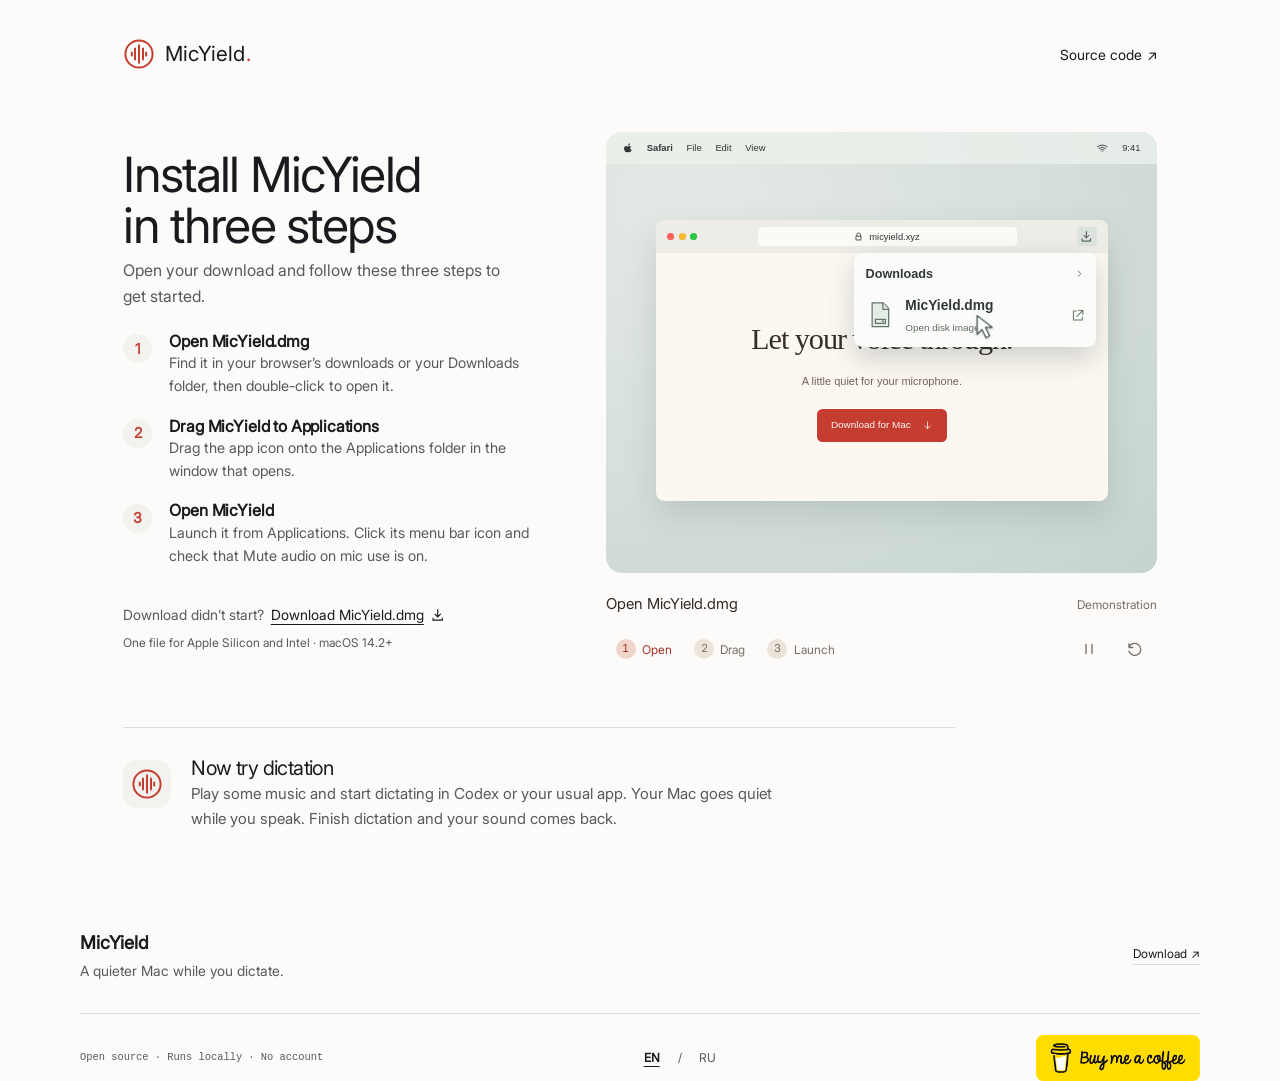
==== commit 3b946a39: "Wait for the installation page before starting the download" ====
--- a/download/index.html
+++ b/download/index.html
@@ -36,23 +36,35 @@
       } catch {}
     </script><link rel="stylesheet" href="/_astro/Heading.B1B6th6Y.css"><link rel="stylesheet" href="/_astro/ProjectInstall.DKpOLEYN.css"></head><body><a href="#main" class="button_wrap skip-link"><span class="button_text text-style-trim">Skip to main content</span></a><script type="module">var e=document.querySelector(`.nav_wrap`);if(e){let t=document.querySelector(`#mobile-navigation`),n=e.querySelector(`.nav_menu`),r=Math.max(0,window.scrollY),i=!1,a=()=>e.classList.remove(`scroll-hidden`),o=()=>{let n=Math.max(0,Math.min(window.scrollY,document.documentElement.scrollHeight-window.innerHeight));e.classList.toggle(`scrolled`,n>0),n<=e.offsetHeight||n<r||t?.open?a():n>r&&e.classList.add(`scroll-hidden`),r=n,i=!1};o(),window.addEventListener(`scroll`,()=>{i||(i=!0,requestAnimationFrame(o))},{passive:!0}),window.addEventListener(`pageshow`,()=>{r=Math.max(0,window.scrollY),o(),a()}),e.addEventListener(`focusin`,a),t?.addEventListener(`modal-open`,()=>{a(),n?.setAttribute(`aria-expanded`,`true`)}),t?.addEventListener(`modal-close`,()=>{n?.setAttribute(`aria-expanded`,`false`),r=Math.max(0,window.scrollY)});let s=window.matchMedia(`(min-width: 48rem)`);s.addEventListener(`change`,()=>{s.matches&&t?.open&&t.close()})}var t=document.querySelector(`[data-theme-toggle]`);if(t){let e=document.documentElement.lang===`ru`;t.hidden=!1;let n=()=>t.setAttribute(`aria-label`,document.documentElement.classList.contains(`theme-dark`)?e?`Включить светлую тему`:`Switch to light theme`:e?`Включить тёмную тему`:`Switch to dark theme`);n(),t.addEventListener(`click`,()=>{let e=document.documentElement.classList.toggle(`theme-dark`);document.documentElement.classList.toggle(`theme-light`,!e);try{localStorage.setItem(`landpack-theme`,e?`dark`:`light`)}catch{}n()})}</script><main id="main" tabindex="-1"><section class="install-guide_wrap" data-install-handoff><header class="install-guide_header"><a class="install-guide_brand" href="/" aria-label="MicYield home"><svg class="project-mark" viewBox="0 0 40 40" aria-hidden="true" fill="none" stroke="currentColor" stroke-width="2.5" stroke-linecap="round"><circle cx="20" cy="20" r="17"></circle><path d="M11 18v4m4-9v14m5-18v22m5-18v14m4-9v4"></path></svg><span>MicYield<span class="install-guide_dot">.</span></span></a><a class="install-guide_source" href="https://github.com/rrabochiy/MicYield" target="_blank" rel="noopener noreferrer">Source code<span aria-hidden="true"> ↗</span></a></header><div class="install-guide_layout"><div class="install-guide_content"><h1 class="heading text-style-h2">Install MicYield in three steps</h1><p class="install-guide_intro">Open your download and follow these three steps to get started.</p><ol class="install-guide_steps" id="steps"><li class="install-guide_step" data-install-guide-step="1"><span class="install-guide_number" aria-hidden="true">1</span><div><h2 class="heading text-style-h6">Open MicYield.dmg</h2><p>Find it in your browser’s downloads or your Downloads folder, then double-click to open it.</p></div></li><li class="install-guide_step" data-install-guide-step="2"><span class="install-guide_number" aria-hidden="true">2</span><div><h2 class="heading text-style-h6">Drag MicYield to Applications</h2><p>Drag the app icon onto the Applications folder in the window that opens.</p></div></li><li class="install-guide_step" data-install-guide-step="3"><span class="install-guide_number" aria-hidden="true">3</span><div><h2 class="heading text-style-h6">Open MicYield</h2><p>Launch it from Applications. Click its menu bar icon and check that Mute audio on mic use is on.</p></div></li></ol><div class="install-guide_retry"><span>Download didn’t start?</span><a href="https://github.com/rrabochiy/MicYield/releases/download/v0.3.5/MicYield.dmg" data-install-file download="MicYield.dmg">Download MicYield.dmg<svg viewBox="0 0 20 20" fill="none" stroke="currentColor" stroke-width="1.5" aria-hidden="true"><path d="M10 3v10m-4-4 4 4 4-4M4 14v3h12v-3"></path></svg></a><p>One file for Apple Silicon and Intel · macOS 14.2+</p></div></div><div class="install-guide_visual"><figure class="install-demo_wrap" data-install-demo data-locale="en" data-step="2" data-playing="false" aria-label="Demonstration of installing MicYield on Mac"><div class="install-demo_artboard" aria-hidden="true"><div class="install-demo_desktop"><div class="install-demo_menubar"><svg class="install-demo_apple" viewBox="0 0 24 24" fill="currentColor"><path d="M16.2 2.2c.1 1.6-.6 2.8-1.5 3.7-.9.9-2 1.4-3.2 1.3-.1-1.4.6-2.7 1.4-3.5.9-.9 2.1-1.4 3.3-1.5ZM20.1 17.4c-.5 1.1-.8 1.6-1.5 2.6-.9 1.3-2.2 2.9-3.7 2.9-1.3 0-1.6-.8-3.4-.8-1.7 0-2.1.8-3.4.8-1.4.1-2.7-1.4-3.6-2.7-2.5-3.7-2.8-8-.9-10.3 1.3-1.6 3.4-2 5.3-1.3.7.2 1.4.7 2.3.7.8 0 1.3-.4 2.3-.7 1.7-.5 3.8-.2 5.2 1.2-3.6 2-3 6.5 1.4 7.6Z"></path></svg><strong data-install-app>Finder</strong><span>File</span><span>Edit</span><span>View</span><span class="install-demo_menu-spacer"></span><span class="install-demo_menu-icon" data-install-menu-icon><svg viewBox="0 0 28 28"><path d="M6 11.333333333333334v5.333333333333333"></path><path d="M10 8v12"></path><path d="M14 4v20"></path><path d="M18 8v12"></path><path d="M22 11.333333333333334v5.333333333333333"></path></svg></span><svg class="install-demo_wifi" viewBox="0 0 24 24"><path d="M3 9a15 15 0 0 1 18 0M6 12a10 10 0 0 1 12 0m-9 3a5 5 0 0 1 6 0m-3 3h.01"></path></svg><span>9:41</span></div><div class="install-demo_browser" data-install-browser><div class="install-demo_toolbar"><span class="install-demo_traffic"><i></i><i></i><i></i></span><span class="install-demo_address"><svg viewBox="0 0 20 20"><path d="M6 9V6a4 4 0 0 1 8 0v3M5 9h10v8H5Z"></path></svg>micyield.xyz</span><span class="install-demo_download-symbol"><svg viewBox="0 0 24 24"><path d="M12 3v12m-5-5 5 5 5-5M4 17v4h16v-4"></path></svg></span></div><div class="install-demo_browser-page"><span class="install-demo_wordmark">MicYield</span><strong>Let your voice through.</strong><span>A little quiet for your microphone.</span><div class="install-demo_page-button">Download for Mac<svg viewBox="0 0 24 24"><path d="M12 4v15m-6-6 6 6 6-6"></path></svg></div></div></div><div class="install-demo_download" data-install-download><div class="install-demo_download-heading">Downloads<svg viewBox="0 0 24 24"><path d="m8 5 7 7-7 7"></path></svg></div><div class="install-demo_download-file"><span class="install-demo_disk"><svg viewBox="0 0 30 34"><path d="M5 2h13l7 7v22H5Z"></path><path d="M18 2v8h7M9 22h12v5H9Z"></path><circle cx="18" cy="24.5" r=".5"></circle></svg></span><div><strong>MicYield.dmg</strong><span>Open disk image</span></div><svg class="install-demo_file-open" viewBox="0 0 24 24"><path d="M9 5H4v15h15v-5M13 4h7v7m0-7L10 14"></path></svg></div></div><div class="install-demo_finder" data-install-finder><div class="install-demo_finder-toolbar"><span class="install-demo_traffic"><i></i><i></i><i></i></span><strong data-install-window-title>MicYield</strong><svg viewBox="0 0 24 24"><circle cx="10" cy="10" r="6"></circle><path d="m15 15 5 5"></path></svg></div><div class="install-demo_finder-body"><span class="install-demo_file install-demo_source" data-install-source><span class="install-demo_app-icon"><svg viewBox="0 0 50 50"><path d="M11 21v8"></path><path d="M18 16v18"></path><path d="M25 10v30"></path><path d="M32 16v18"></path><path d="M39 21v8"></path></svg></span><strong>MicYield</strong></span><svg class="install-demo_drag-arrow" data-install-arrow viewBox="0 0 90 30"><path d="M3 15h80m-12-10 12 10-12 10"></path></svg><span class="install-demo_file install-demo_destination" data-install-folder><svg class="install-demo_folder" viewBox="0 0 80 68"><path d="M3 13V8a5 5 0 0 1 5-5h23l8 8h33a5 5 0 0 1 5 5v44a5 5 0 0 1-5 5H8a5 5 0 0 1-5-5Z"></path><path d="M3 19h74v41a5 5 0 0 1-5 5H8a5 5 0 0 1-5-5Z"></path><path class="install-demo_folder-mark" d="m32 48 9-23m-2 0 9 23M29 43h22"></path></svg><strong>Applications</strong></span><span class="install-demo_file install-demo_installed" data-install-installed><span class="install-demo_app-icon"><svg viewBox="0 0 50 50"><path d="M11 21v8"></path><path d="M18 16v18"></path><path d="M25 10v30"></path><path d="M32 16v18"></path><path d="M39 21v8"></path></svg></span><strong>MicYield</strong></span><span class="install-demo_file install-demo_dragged" data-install-dragged><span class="install-demo_app-icon"><svg viewBox="0 0 50 50"><path d="M11 21v8"></path><path d="M18 16v18"></path><path d="M25 10v30"></path><path d="M32 16v18"></path><path d="M39 21v8"></path></svg></span><strong>MicYield</strong><span class="install-demo_copy-badge">+</span></span></div><div class="install-demo_finder-footer" data-install-finder-footer>Drag the app into the Applications folder</div></div><div class="install-demo_panel" data-install-panel><div class="install-demo_panel-heading"><svg viewBox="0 0 28 28"><path d="M6 11.333333333333334v5.333333333333333"></path><path d="M10 8v12"></path><path d="M14 4v20"></path><path d="M18 8v12"></path><path d="M22 11.333333333333334v5.333333333333333"></path></svg><div><strong>MicYield</strong><span>Ready · Microphone is idle</span></div></div><div class="install-demo_panel-option"><strong>Mute audio on mic use</strong><span class="install-demo_switch"><i></i></span></div><p>Music and videos keep playing silently.<br>Sound returns 0.8 seconds after mic use ends.</p><div class="install-demo_panel-option install-demo_login"><span>Open at login</span><span class="install-demo_switch off"><i></i></span></div><div class="install-demo_panel-bottom"><span>MicYield website</span><span>Quit</span></div></div><div class="install-demo_callout" data-install-callout><span class="install-demo_callout-line"></span><strong>MicYield lives up here</strong><span>Right in your Mac’s menu bar.</span></div><span class="install-demo_cursor" data-install-cursor><svg viewBox="0 0 28 36"><path d="M3 2v27l7-7 6 12 5-3-6-12h10Z"></path></svg><span class="install-demo_click" data-install-click></span></span></div></div><figcaption class="install-demo_caption"><span class="install-demo_caption-text" data-install-caption>Drag MicYield into Applications</span><span class="install-demo_demo-label">Demonstration</span></figcaption><div class="install-demo_controls" data-install-controls hidden><div class="install-demo_steps" role="group" aria-label="Installation steps"><button type="button" data-install-step="1" aria-label="1. Open MicYield.dmg" aria-pressed="false"><span>1</span><span>Open</span></button><button type="button" data-install-step="2" aria-label="2. Drag MicYield into Applications" aria-pressed="true"><span>2</span><span>Drag</span></button><button type="button" data-install-step="3" aria-label="3. Open MicYield from Applications" aria-pressed="false"><span>3</span><span>Launch</span></button></div><div class="install-demo_playback"><button type="button" data-install-toggle aria-label="Pause demonstration"><svg viewBox="0 0 24 24" aria-hidden="true"><path class="install-demo_pause" d="M8 6v12M16 6v12"></path><path class="install-demo_play" d="m8 5 11 7-11 7Z"></path></svg></button><button type="button" data-install-replay aria-label="Replay demonstration"><svg viewBox="0 0 24 24" aria-hidden="true"><path d="M4 10a8 8 0 1 1 0 5m0-10v5h5"></path></svg></button></div></div><p class="install-demo_accessible">This is an illustration, not the installation status on your Mac. Open the downloaded MicYield.dmg, drag MicYield into Applications, then open it from Applications. MicYield appears in your menu bar. Its setting is called Mute audio on mic use.</p></figure><script type="module" src="/_astro/InstallDemo.astro_astro_type_script_index_0_lang.DFFBvYw4.js"></script></div></div><div class="install-guide_try"><div class="install-guide_voice" aria-hidden="true"><svg class="project-mark" viewBox="0 0 40 40" aria-hidden="true" fill="none" stroke="currentColor" stroke-width="2.5" stroke-linecap="round"><circle cx="20" cy="20" r="17"></circle><path d="M11 18v4m4-9v14m5-18v22m5-18v14m4-9v4"></path></svg></div><div><h2 class="heading text-style-h5">Now try dictation</h2><p>Play some music and start dictating in Codex or your usual app. Your Mac goes quiet while you speak. Finish dictation and your sound comes back.</p></div></div></section><script data-install-start>
   (() => {
-    const root = document.querySelector("[data-install-handoff]");
-    if (!root || document.documentElement.dataset.localeRedirecting === "true")
-      return;
-    const current = new URL(location.href);
-    if (current.searchParams.get("start") !== "1") return;
-    current.searchParams.delete("start");
-    history.replaceState(
-      history.state,
-      "",
-      current.pathname + current.search + current.hash,
-    );
-    for (const choice of document.querySelectorAll("[data-locale-choice]")) {
-      const destination = new URL(choice.href, current);
-      destination.searchParams.delete("start");
-      choice.href = destination.href;
+    const startDownload = () => {
+      const root = document.querySelector("[data-install-handoff]");
+      if (
+        !root ||
+        document.documentElement.dataset.localeRedirecting === "true"
+      )
+        return;
+      const current = new URL(location.href);
+      if (current.searchParams.get("start") !== "1") return;
+      current.searchParams.delete("start");
+      history.replaceState(
+        history.state,
+        "",
+        current.pathname + current.search + current.hash,
+      );
+      for (const choice of document.querySelectorAll("[data-locale-choice]")) {
+        const destination = new URL(choice.href, current);
+        destination.searchParams.delete("start");
+        choice.href = destination.href;
+      }
+      root.querySelector("[data-install-file]")?.click();
+    };
+    if (document.readyState === "loading") {
+      document.addEventListener("DOMContentLoaded", startDownload, {
+        once: true,
+      });
+    } else {
+      startDownload();
     }
-    root.querySelector("[data-install-file]")?.click();
   })();
 </script></main><footer class="footer_wrap"><div class="footer_inner"><div class="footer_identity"><strong class="footer_name">MicYield</strong><span class="footer_label">A quieter Mac while you dictate.</span></div><nav class="footer_links" aria-label="Footer"><a href="/download/?start=1" class="button_wrap link"><span class="button_text text-style-trim">Download<span class="button_arrow up-right" aria-hidden="true">↗</span></span></a></nav></div><div class="footer_bottom"><span>Open source · Runs locally · No account</span><nav class="footer_languages" aria-label="Site language"><a href="/download/?lang=en" hreflang="en" lang="en" data-locale-choice="en" aria-label="English version" aria-current="page">EN</a><span aria-hidden="true">/</span><a href="/ru/download/" hreflang="ru" lang="ru" data-locale-choice="ru" aria-label="Russian version">RU</a></nav><a class="support_badge" href="https://buymeacoffee.com/sosun" target="_blank" rel="noopener noreferrer" aria-label="Support MicYield on Buy Me a Coffee"><img src="/images/buy-me-a-coffee.png" width="164" height="46" alt="Buy me a coffee" loading="lazy" decoding="async"></a></div></footer><script data-locale-navigation>
   (() => {
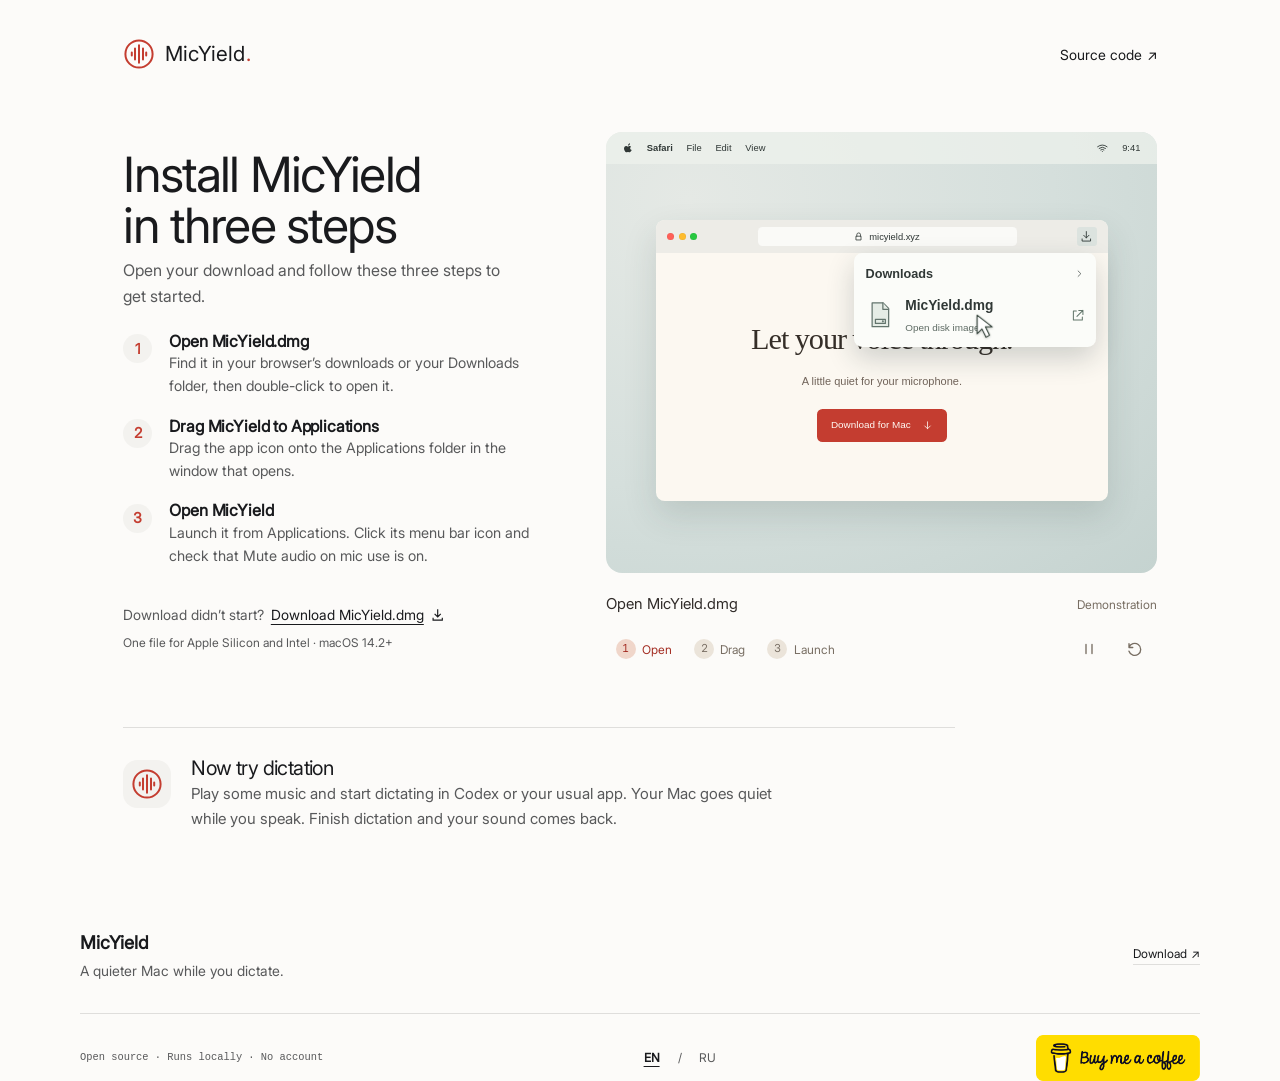
==== commit a7c53393: "Preserve local anchor links when selecting English" ====
--- a/download/index.html
+++ b/download/index.html
@@ -90,7 +90,11 @@
     )
       return;
     for (const link of document.querySelectorAll("a[href]")) {
-      if (link.dataset.localeChoice) continue;
+      if (
+        link.dataset.localeChoice ||
+        link.getAttribute("href")?.startsWith("#")
+      )
+        continue;
       let destination;
       try {
         destination = new URL(link.getAttribute("href"), current);
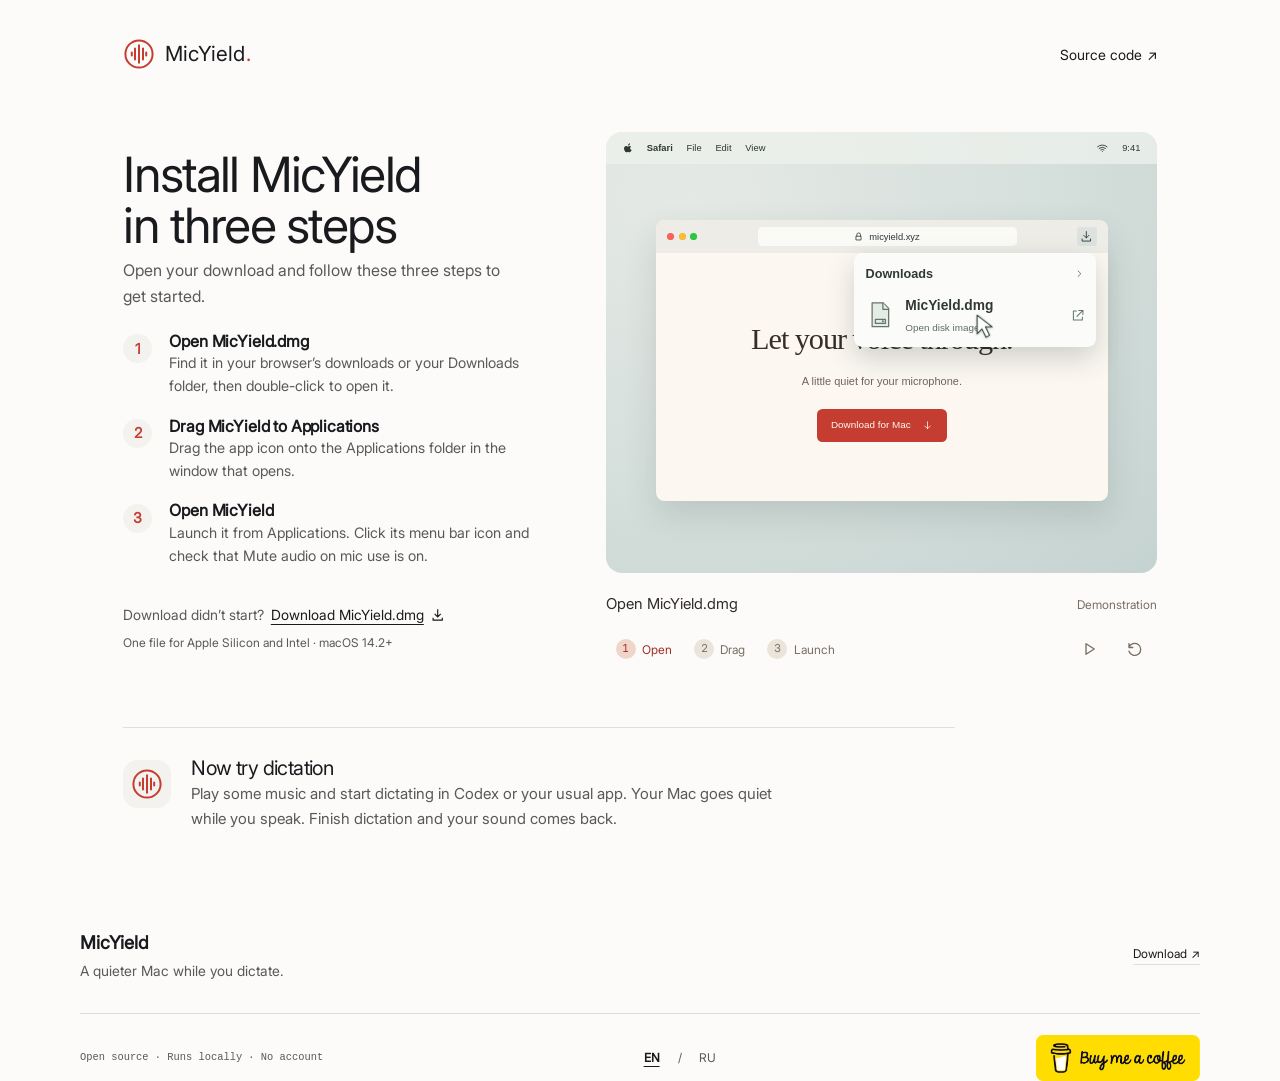
==== commit d403c906: "Remove technical mic idle delay from landing instructions" ====
--- a/download/index.html
+++ b/download/index.html
@@ -34,7 +34,7 @@
           document.documentElement.classList.add("theme-" + stored);
         }
       } catch {}
-    </script><link rel="stylesheet" href="/_astro/Heading.B1B6th6Y.css"><link rel="stylesheet" href="/_astro/ProjectInstall.DKpOLEYN.css"></head><body><a href="#main" class="button_wrap skip-link"><span class="button_text text-style-trim">Skip to main content</span></a><script type="module">var e=document.querySelector(`.nav_wrap`);if(e){let t=document.querySelector(`#mobile-navigation`),n=e.querySelector(`.nav_menu`),r=Math.max(0,window.scrollY),i=!1,a=()=>e.classList.remove(`scroll-hidden`),o=()=>{let n=Math.max(0,Math.min(window.scrollY,document.documentElement.scrollHeight-window.innerHeight));e.classList.toggle(`scrolled`,n>0),n<=e.offsetHeight||n<r||t?.open?a():n>r&&e.classList.add(`scroll-hidden`),r=n,i=!1};o(),window.addEventListener(`scroll`,()=>{i||(i=!0,requestAnimationFrame(o))},{passive:!0}),window.addEventListener(`pageshow`,()=>{r=Math.max(0,window.scrollY),o(),a()}),e.addEventListener(`focusin`,a),t?.addEventListener(`modal-open`,()=>{a(),n?.setAttribute(`aria-expanded`,`true`)}),t?.addEventListener(`modal-close`,()=>{n?.setAttribute(`aria-expanded`,`false`),r=Math.max(0,window.scrollY)});let s=window.matchMedia(`(min-width: 48rem)`);s.addEventListener(`change`,()=>{s.matches&&t?.open&&t.close()})}var t=document.querySelector(`[data-theme-toggle]`);if(t){let e=document.documentElement.lang===`ru`;t.hidden=!1;let n=()=>t.setAttribute(`aria-label`,document.documentElement.classList.contains(`theme-dark`)?e?`Включить светлую тему`:`Switch to light theme`:e?`Включить тёмную тему`:`Switch to dark theme`);n(),t.addEventListener(`click`,()=>{let e=document.documentElement.classList.toggle(`theme-dark`);document.documentElement.classList.toggle(`theme-light`,!e);try{localStorage.setItem(`landpack-theme`,e?`dark`:`light`)}catch{}n()})}</script><main id="main" tabindex="-1"><section class="install-guide_wrap" data-install-handoff><header class="install-guide_header"><a class="install-guide_brand" href="/" aria-label="MicYield home"><svg class="project-mark" viewBox="0 0 40 40" aria-hidden="true" fill="none" stroke="currentColor" stroke-width="2.5" stroke-linecap="round"><circle cx="20" cy="20" r="17"></circle><path d="M11 18v4m4-9v14m5-18v22m5-18v14m4-9v4"></path></svg><span>MicYield<span class="install-guide_dot">.</span></span></a><a class="install-guide_source" href="https://github.com/rrabochiy/MicYield" target="_blank" rel="noopener noreferrer">Source code<span aria-hidden="true"> ↗</span></a></header><div class="install-guide_layout"><div class="install-guide_content"><h1 class="heading text-style-h2">Install MicYield in three steps</h1><p class="install-guide_intro">Open your download and follow these three steps to get started.</p><ol class="install-guide_steps" id="steps"><li class="install-guide_step" data-install-guide-step="1"><span class="install-guide_number" aria-hidden="true">1</span><div><h2 class="heading text-style-h6">Open MicYield.dmg</h2><p>Find it in your browser’s downloads or your Downloads folder, then double-click to open it.</p></div></li><li class="install-guide_step" data-install-guide-step="2"><span class="install-guide_number" aria-hidden="true">2</span><div><h2 class="heading text-style-h6">Drag MicYield to Applications</h2><p>Drag the app icon onto the Applications folder in the window that opens.</p></div></li><li class="install-guide_step" data-install-guide-step="3"><span class="install-guide_number" aria-hidden="true">3</span><div><h2 class="heading text-style-h6">Open MicYield</h2><p>Launch it from Applications. Click its menu bar icon and check that Mute audio on mic use is on.</p></div></li></ol><div class="install-guide_retry"><span>Download didn’t start?</span><a href="https://github.com/rrabochiy/MicYield/releases/download/v0.3.5/MicYield.dmg" data-install-file download="MicYield.dmg">Download MicYield.dmg<svg viewBox="0 0 20 20" fill="none" stroke="currentColor" stroke-width="1.5" aria-hidden="true"><path d="M10 3v10m-4-4 4 4 4-4M4 14v3h12v-3"></path></svg></a><p>One file for Apple Silicon and Intel · macOS 14.2+</p></div></div><div class="install-guide_visual"><figure class="install-demo_wrap" data-install-demo data-locale="en" data-step="2" data-playing="false" aria-label="Demonstration of installing MicYield on Mac"><div class="install-demo_artboard" aria-hidden="true"><div class="install-demo_desktop"><div class="install-demo_menubar"><svg class="install-demo_apple" viewBox="0 0 24 24" fill="currentColor"><path d="M16.2 2.2c.1 1.6-.6 2.8-1.5 3.7-.9.9-2 1.4-3.2 1.3-.1-1.4.6-2.7 1.4-3.5.9-.9 2.1-1.4 3.3-1.5ZM20.1 17.4c-.5 1.1-.8 1.6-1.5 2.6-.9 1.3-2.2 2.9-3.7 2.9-1.3 0-1.6-.8-3.4-.8-1.7 0-2.1.8-3.4.8-1.4.1-2.7-1.4-3.6-2.7-2.5-3.7-2.8-8-.9-10.3 1.3-1.6 3.4-2 5.3-1.3.7.2 1.4.7 2.3.7.8 0 1.3-.4 2.3-.7 1.7-.5 3.8-.2 5.2 1.2-3.6 2-3 6.5 1.4 7.6Z"></path></svg><strong data-install-app>Finder</strong><span>File</span><span>Edit</span><span>View</span><span class="install-demo_menu-spacer"></span><span class="install-demo_menu-icon" data-install-menu-icon><svg viewBox="0 0 28 28"><path d="M6 11.333333333333334v5.333333333333333"></path><path d="M10 8v12"></path><path d="M14 4v20"></path><path d="M18 8v12"></path><path d="M22 11.333333333333334v5.333333333333333"></path></svg></span><svg class="install-demo_wifi" viewBox="0 0 24 24"><path d="M3 9a15 15 0 0 1 18 0M6 12a10 10 0 0 1 12 0m-9 3a5 5 0 0 1 6 0m-3 3h.01"></path></svg><span>9:41</span></div><div class="install-demo_browser" data-install-browser><div class="install-demo_toolbar"><span class="install-demo_traffic"><i></i><i></i><i></i></span><span class="install-demo_address"><svg viewBox="0 0 20 20"><path d="M6 9V6a4 4 0 0 1 8 0v3M5 9h10v8H5Z"></path></svg>micyield.xyz</span><span class="install-demo_download-symbol"><svg viewBox="0 0 24 24"><path d="M12 3v12m-5-5 5 5 5-5M4 17v4h16v-4"></path></svg></span></div><div class="install-demo_browser-page"><span class="install-demo_wordmark">MicYield</span><strong>Let your voice through.</strong><span>A little quiet for your microphone.</span><div class="install-demo_page-button">Download for Mac<svg viewBox="0 0 24 24"><path d="M12 4v15m-6-6 6 6 6-6"></path></svg></div></div></div><div class="install-demo_download" data-install-download><div class="install-demo_download-heading">Downloads<svg viewBox="0 0 24 24"><path d="m8 5 7 7-7 7"></path></svg></div><div class="install-demo_download-file"><span class="install-demo_disk"><svg viewBox="0 0 30 34"><path d="M5 2h13l7 7v22H5Z"></path><path d="M18 2v8h7M9 22h12v5H9Z"></path><circle cx="18" cy="24.5" r=".5"></circle></svg></span><div><strong>MicYield.dmg</strong><span>Open disk image</span></div><svg class="install-demo_file-open" viewBox="0 0 24 24"><path d="M9 5H4v15h15v-5M13 4h7v7m0-7L10 14"></path></svg></div></div><div class="install-demo_finder" data-install-finder><div class="install-demo_finder-toolbar"><span class="install-demo_traffic"><i></i><i></i><i></i></span><strong data-install-window-title>MicYield</strong><svg viewBox="0 0 24 24"><circle cx="10" cy="10" r="6"></circle><path d="m15 15 5 5"></path></svg></div><div class="install-demo_finder-body"><span class="install-demo_file install-demo_source" data-install-source><span class="install-demo_app-icon"><svg viewBox="0 0 50 50"><path d="M11 21v8"></path><path d="M18 16v18"></path><path d="M25 10v30"></path><path d="M32 16v18"></path><path d="M39 21v8"></path></svg></span><strong>MicYield</strong></span><svg class="install-demo_drag-arrow" data-install-arrow viewBox="0 0 90 30"><path d="M3 15h80m-12-10 12 10-12 10"></path></svg><span class="install-demo_file install-demo_destination" data-install-folder><svg class="install-demo_folder" viewBox="0 0 80 68"><path d="M3 13V8a5 5 0 0 1 5-5h23l8 8h33a5 5 0 0 1 5 5v44a5 5 0 0 1-5 5H8a5 5 0 0 1-5-5Z"></path><path d="M3 19h74v41a5 5 0 0 1-5 5H8a5 5 0 0 1-5-5Z"></path><path class="install-demo_folder-mark" d="m32 48 9-23m-2 0 9 23M29 43h22"></path></svg><strong>Applications</strong></span><span class="install-demo_file install-demo_installed" data-install-installed><span class="install-demo_app-icon"><svg viewBox="0 0 50 50"><path d="M11 21v8"></path><path d="M18 16v18"></path><path d="M25 10v30"></path><path d="M32 16v18"></path><path d="M39 21v8"></path></svg></span><strong>MicYield</strong></span><span class="install-demo_file install-demo_dragged" data-install-dragged><span class="install-demo_app-icon"><svg viewBox="0 0 50 50"><path d="M11 21v8"></path><path d="M18 16v18"></path><path d="M25 10v30"></path><path d="M32 16v18"></path><path d="M39 21v8"></path></svg></span><strong>MicYield</strong><span class="install-demo_copy-badge">+</span></span></div><div class="install-demo_finder-footer" data-install-finder-footer>Drag the app into the Applications folder</div></div><div class="install-demo_panel" data-install-panel><div class="install-demo_panel-heading"><svg viewBox="0 0 28 28"><path d="M6 11.333333333333334v5.333333333333333"></path><path d="M10 8v12"></path><path d="M14 4v20"></path><path d="M18 8v12"></path><path d="M22 11.333333333333334v5.333333333333333"></path></svg><div><strong>MicYield</strong><span>Ready · Microphone is idle</span></div></div><div class="install-demo_panel-option"><strong>Mute audio on mic use</strong><span class="install-demo_switch"><i></i></span></div><p>Music and videos keep playing silently.<br>Sound returns 0.8 seconds after mic use ends.</p><div class="install-demo_panel-option install-demo_login"><span>Open at login</span><span class="install-demo_switch off"><i></i></span></div><div class="install-demo_panel-bottom"><span>MicYield website</span><span>Quit</span></div></div><div class="install-demo_callout" data-install-callout><span class="install-demo_callout-line"></span><strong>MicYield lives up here</strong><span>Right in your Mac’s menu bar.</span></div><span class="install-demo_cursor" data-install-cursor><svg viewBox="0 0 28 36"><path d="M3 2v27l7-7 6 12 5-3-6-12h10Z"></path></svg><span class="install-demo_click" data-install-click></span></span></div></div><figcaption class="install-demo_caption"><span class="install-demo_caption-text" data-install-caption>Drag MicYield into Applications</span><span class="install-demo_demo-label">Demonstration</span></figcaption><div class="install-demo_controls" data-install-controls hidden><div class="install-demo_steps" role="group" aria-label="Installation steps"><button type="button" data-install-step="1" aria-label="1. Open MicYield.dmg" aria-pressed="false"><span>1</span><span>Open</span></button><button type="button" data-install-step="2" aria-label="2. Drag MicYield into Applications" aria-pressed="true"><span>2</span><span>Drag</span></button><button type="button" data-install-step="3" aria-label="3. Open MicYield from Applications" aria-pressed="false"><span>3</span><span>Launch</span></button></div><div class="install-demo_playback"><button type="button" data-install-toggle aria-label="Pause demonstration"><svg viewBox="0 0 24 24" aria-hidden="true"><path class="install-demo_pause" d="M8 6v12M16 6v12"></path><path class="install-demo_play" d="m8 5 11 7-11 7Z"></path></svg></button><button type="button" data-install-replay aria-label="Replay demonstration"><svg viewBox="0 0 24 24" aria-hidden="true"><path d="M4 10a8 8 0 1 1 0 5m0-10v5h5"></path></svg></button></div></div><p class="install-demo_accessible">This is an illustration, not the installation status on your Mac. Open the downloaded MicYield.dmg, drag MicYield into Applications, then open it from Applications. MicYield appears in your menu bar. Its setting is called Mute audio on mic use.</p></figure><script type="module" src="/_astro/InstallDemo.astro_astro_type_script_index_0_lang.DFFBvYw4.js"></script></div></div><div class="install-guide_try"><div class="install-guide_voice" aria-hidden="true"><svg class="project-mark" viewBox="0 0 40 40" aria-hidden="true" fill="none" stroke="currentColor" stroke-width="2.5" stroke-linecap="round"><circle cx="20" cy="20" r="17"></circle><path d="M11 18v4m4-9v14m5-18v22m5-18v14m4-9v4"></path></svg></div><div><h2 class="heading text-style-h5">Now try dictation</h2><p>Play some music and start dictating in Codex or your usual app. Your Mac goes quiet while you speak. Finish dictation and your sound comes back.</p></div></div></section><script data-install-start>
+    </script><link rel="stylesheet" href="/_astro/Heading.B1B6th6Y.css"><link rel="stylesheet" href="/_astro/ProjectInstall.DKpOLEYN.css"></head><body><a href="#main" class="button_wrap skip-link"><span class="button_text text-style-trim">Skip to main content</span></a><script type="module">var e=document.querySelector(`.nav_wrap`);if(e){let t=document.querySelector(`#mobile-navigation`),n=e.querySelector(`.nav_menu`),r=Math.max(0,window.scrollY),i=!1,a=()=>e.classList.remove(`scroll-hidden`),o=()=>{let n=Math.max(0,Math.min(window.scrollY,document.documentElement.scrollHeight-window.innerHeight));e.classList.toggle(`scrolled`,n>0),n<=e.offsetHeight||n<r||t?.open?a():n>r&&e.classList.add(`scroll-hidden`),r=n,i=!1};o(),window.addEventListener(`scroll`,()=>{i||(i=!0,requestAnimationFrame(o))},{passive:!0}),window.addEventListener(`pageshow`,()=>{r=Math.max(0,window.scrollY),o(),a()}),e.addEventListener(`focusin`,a),t?.addEventListener(`modal-open`,()=>{a(),n?.setAttribute(`aria-expanded`,`true`)}),t?.addEventListener(`modal-close`,()=>{n?.setAttribute(`aria-expanded`,`false`),r=Math.max(0,window.scrollY)});let s=window.matchMedia(`(min-width: 48rem)`);s.addEventListener(`change`,()=>{s.matches&&t?.open&&t.close()})}var t=document.querySelector(`[data-theme-toggle]`);if(t){let e=document.documentElement.lang===`ru`;t.hidden=!1;let n=()=>t.setAttribute(`aria-label`,document.documentElement.classList.contains(`theme-dark`)?e?`Включить светлую тему`:`Switch to light theme`:e?`Включить тёмную тему`:`Switch to dark theme`);n(),t.addEventListener(`click`,()=>{let e=document.documentElement.classList.toggle(`theme-dark`);document.documentElement.classList.toggle(`theme-light`,!e);try{localStorage.setItem(`landpack-theme`,e?`dark`:`light`)}catch{}n()})}</script><main id="main" tabindex="-1"><section class="install-guide_wrap" data-install-handoff><header class="install-guide_header"><a class="install-guide_brand" href="/" aria-label="MicYield home"><svg class="project-mark" viewBox="0 0 40 40" aria-hidden="true" fill="none" stroke="currentColor" stroke-width="2.5" stroke-linecap="round"><circle cx="20" cy="20" r="17"></circle><path d="M11 18v4m4-9v14m5-18v22m5-18v14m4-9v4"></path></svg><span>MicYield<span class="install-guide_dot">.</span></span></a><a class="install-guide_source" href="https://github.com/rrabochiy/MicYield" target="_blank" rel="noopener noreferrer">Source code<span aria-hidden="true"> ↗</span></a></header><div class="install-guide_layout"><div class="install-guide_content"><h1 class="heading text-style-h2">Install MicYield in three steps</h1><p class="install-guide_intro">Open your download and follow these three steps to get started.</p><ol class="install-guide_steps" id="steps"><li class="install-guide_step" data-install-guide-step="1"><span class="install-guide_number" aria-hidden="true">1</span><div><h2 class="heading text-style-h6">Open MicYield.dmg</h2><p>Find it in your browser’s downloads or your Downloads folder, then double-click to open it.</p></div></li><li class="install-guide_step" data-install-guide-step="2"><span class="install-guide_number" aria-hidden="true">2</span><div><h2 class="heading text-style-h6">Drag MicYield to Applications</h2><p>Drag the app icon onto the Applications folder in the window that opens.</p></div></li><li class="install-guide_step" data-install-guide-step="3"><span class="install-guide_number" aria-hidden="true">3</span><div><h2 class="heading text-style-h6">Open MicYield</h2><p>Launch it from Applications. Click its menu bar icon and check that Mute audio on mic use is on.</p></div></li></ol><div class="install-guide_retry"><span>Download didn’t start?</span><a href="https://github.com/rrabochiy/MicYield/releases/download/v0.3.5/MicYield.dmg" data-install-file download="MicYield.dmg">Download MicYield.dmg<svg viewBox="0 0 20 20" fill="none" stroke="currentColor" stroke-width="1.5" aria-hidden="true"><path d="M10 3v10m-4-4 4 4 4-4M4 14v3h12v-3"></path></svg></a><p>One file for Apple Silicon and Intel · macOS 14.2+</p></div></div><div class="install-guide_visual"><figure class="install-demo_wrap" data-install-demo data-locale="en" data-step="2" data-playing="false" aria-label="Demonstration of installing MicYield on Mac"><div class="install-demo_artboard" aria-hidden="true"><div class="install-demo_desktop"><div class="install-demo_menubar"><svg class="install-demo_apple" viewBox="0 0 24 24" fill="currentColor"><path d="M16.2 2.2c.1 1.6-.6 2.8-1.5 3.7-.9.9-2 1.4-3.2 1.3-.1-1.4.6-2.7 1.4-3.5.9-.9 2.1-1.4 3.3-1.5ZM20.1 17.4c-.5 1.1-.8 1.6-1.5 2.6-.9 1.3-2.2 2.9-3.7 2.9-1.3 0-1.6-.8-3.4-.8-1.7 0-2.1.8-3.4.8-1.4.1-2.7-1.4-3.6-2.7-2.5-3.7-2.8-8-.9-10.3 1.3-1.6 3.4-2 5.3-1.3.7.2 1.4.7 2.3.7.8 0 1.3-.4 2.3-.7 1.7-.5 3.8-.2 5.2 1.2-3.6 2-3 6.5 1.4 7.6Z"></path></svg><strong data-install-app>Finder</strong><span>File</span><span>Edit</span><span>View</span><span class="install-demo_menu-spacer"></span><span class="install-demo_menu-icon" data-install-menu-icon><svg viewBox="0 0 28 28"><path d="M6 11.333333333333334v5.333333333333333"></path><path d="M10 8v12"></path><path d="M14 4v20"></path><path d="M18 8v12"></path><path d="M22 11.333333333333334v5.333333333333333"></path></svg></span><svg class="install-demo_wifi" viewBox="0 0 24 24"><path d="M3 9a15 15 0 0 1 18 0M6 12a10 10 0 0 1 12 0m-9 3a5 5 0 0 1 6 0m-3 3h.01"></path></svg><span>9:41</span></div><div class="install-demo_browser" data-install-browser><div class="install-demo_toolbar"><span class="install-demo_traffic"><i></i><i></i><i></i></span><span class="install-demo_address"><svg viewBox="0 0 20 20"><path d="M6 9V6a4 4 0 0 1 8 0v3M5 9h10v8H5Z"></path></svg>micyield.xyz</span><span class="install-demo_download-symbol"><svg viewBox="0 0 24 24"><path d="M12 3v12m-5-5 5 5 5-5M4 17v4h16v-4"></path></svg></span></div><div class="install-demo_browser-page"><span class="install-demo_wordmark">MicYield</span><strong>Let your voice through.</strong><span>A little quiet for your microphone.</span><div class="install-demo_page-button">Download for Mac<svg viewBox="0 0 24 24"><path d="M12 4v15m-6-6 6 6 6-6"></path></svg></div></div></div><div class="install-demo_download" data-install-download><div class="install-demo_download-heading">Downloads<svg viewBox="0 0 24 24"><path d="m8 5 7 7-7 7"></path></svg></div><div class="install-demo_download-file"><span class="install-demo_disk"><svg viewBox="0 0 30 34"><path d="M5 2h13l7 7v22H5Z"></path><path d="M18 2v8h7M9 22h12v5H9Z"></path><circle cx="18" cy="24.5" r=".5"></circle></svg></span><div><strong>MicYield.dmg</strong><span>Open disk image</span></div><svg class="install-demo_file-open" viewBox="0 0 24 24"><path d="M9 5H4v15h15v-5M13 4h7v7m0-7L10 14"></path></svg></div></div><div class="install-demo_finder" data-install-finder><div class="install-demo_finder-toolbar"><span class="install-demo_traffic"><i></i><i></i><i></i></span><strong data-install-window-title>MicYield</strong><svg viewBox="0 0 24 24"><circle cx="10" cy="10" r="6"></circle><path d="m15 15 5 5"></path></svg></div><div class="install-demo_finder-body"><span class="install-demo_file install-demo_source" data-install-source><span class="install-demo_app-icon"><svg viewBox="0 0 50 50"><path d="M11 21v8"></path><path d="M18 16v18"></path><path d="M25 10v30"></path><path d="M32 16v18"></path><path d="M39 21v8"></path></svg></span><strong>MicYield</strong></span><svg class="install-demo_drag-arrow" data-install-arrow viewBox="0 0 90 30"><path d="M3 15h80m-12-10 12 10-12 10"></path></svg><span class="install-demo_file install-demo_destination" data-install-folder><svg class="install-demo_folder" viewBox="0 0 80 68"><path d="M3 13V8a5 5 0 0 1 5-5h23l8 8h33a5 5 0 0 1 5 5v44a5 5 0 0 1-5 5H8a5 5 0 0 1-5-5Z"></path><path d="M3 19h74v41a5 5 0 0 1-5 5H8a5 5 0 0 1-5-5Z"></path><path class="install-demo_folder-mark" d="m32 48 9-23m-2 0 9 23M29 43h22"></path></svg><strong>Applications</strong></span><span class="install-demo_file install-demo_installed" data-install-installed><span class="install-demo_app-icon"><svg viewBox="0 0 50 50"><path d="M11 21v8"></path><path d="M18 16v18"></path><path d="M25 10v30"></path><path d="M32 16v18"></path><path d="M39 21v8"></path></svg></span><strong>MicYield</strong></span><span class="install-demo_file install-demo_dragged" data-install-dragged><span class="install-demo_app-icon"><svg viewBox="0 0 50 50"><path d="M11 21v8"></path><path d="M18 16v18"></path><path d="M25 10v30"></path><path d="M32 16v18"></path><path d="M39 21v8"></path></svg></span><strong>MicYield</strong><span class="install-demo_copy-badge">+</span></span></div><div class="install-demo_finder-footer" data-install-finder-footer>Drag the app into the Applications folder</div></div><div class="install-demo_panel" data-install-panel><div class="install-demo_panel-heading"><svg viewBox="0 0 28 28"><path d="M6 11.333333333333334v5.333333333333333"></path><path d="M10 8v12"></path><path d="M14 4v20"></path><path d="M18 8v12"></path><path d="M22 11.333333333333334v5.333333333333333"></path></svg><div><strong>MicYield</strong><span>Ready · Microphone is idle</span></div></div><div class="install-demo_panel-option"><strong>Mute audio on mic use</strong><span class="install-demo_switch"><i></i></span></div><p>Music and videos keep playing silently.<br>Your sound comes back when you finish dictating.</p><div class="install-demo_panel-option install-demo_login"><span>Open at login</span><span class="install-demo_switch off"><i></i></span></div><div class="install-demo_panel-bottom"><span>MicYield website</span><span>Quit</span></div></div><div class="install-demo_callout" data-install-callout><span class="install-demo_callout-line"></span><strong>MicYield lives up here</strong><span>Right in your Mac’s menu bar.</span></div><span class="install-demo_cursor" data-install-cursor><svg viewBox="0 0 28 36"><path d="M3 2v27l7-7 6 12 5-3-6-12h10Z"></path></svg><span class="install-demo_click" data-install-click></span></span></div></div><figcaption class="install-demo_caption"><span class="install-demo_caption-text" data-install-caption>Drag MicYield into Applications</span><span class="install-demo_demo-label">Demonstration</span></figcaption><div class="install-demo_controls" data-install-controls hidden><div class="install-demo_steps" role="group" aria-label="Installation steps"><button type="button" data-install-step="1" aria-label="1. Open MicYield.dmg" aria-pressed="false"><span>1</span><span>Open</span></button><button type="button" data-install-step="2" aria-label="2. Drag MicYield into Applications" aria-pressed="true"><span>2</span><span>Drag</span></button><button type="button" data-install-step="3" aria-label="3. Open MicYield from Applications" aria-pressed="false"><span>3</span><span>Launch</span></button></div><div class="install-demo_playback"><button type="button" data-install-toggle aria-label="Pause demonstration"><svg viewBox="0 0 24 24" aria-hidden="true"><path class="install-demo_pause" d="M8 6v12M16 6v12"></path><path class="install-demo_play" d="m8 5 11 7-11 7Z"></path></svg></button><button type="button" data-install-replay aria-label="Replay demonstration"><svg viewBox="0 0 24 24" aria-hidden="true"><path d="M4 10a8 8 0 1 1 0 5m0-10v5h5"></path></svg></button></div></div><p class="install-demo_accessible">This is an illustration, not the installation status on your Mac. Open the downloaded MicYield.dmg, drag MicYield into Applications, then open it from Applications. MicYield appears in your menu bar. Its setting is called Mute audio on mic use.</p></figure><script type="module" src="/_astro/InstallDemo.astro_astro_type_script_index_0_lang.DFFBvYw4.js"></script></div></div><div class="install-guide_try"><div class="install-guide_voice" aria-hidden="true"><svg class="project-mark" viewBox="0 0 40 40" aria-hidden="true" fill="none" stroke="currentColor" stroke-width="2.5" stroke-linecap="round"><circle cx="20" cy="20" r="17"></circle><path d="M11 18v4m4-9v14m5-18v22m5-18v14m4-9v4"></path></svg></div><div><h2 class="heading text-style-h5">Now try dictation</h2><p>Play some music and start dictating in Codex or your usual app. Your Mac goes quiet while you speak. Finish dictation and your sound comes back.</p></div></div></section><script data-install-start>
   (() => {
     const startDownload = () => {
       const root = document.querySelector("[data-install-handoff]");
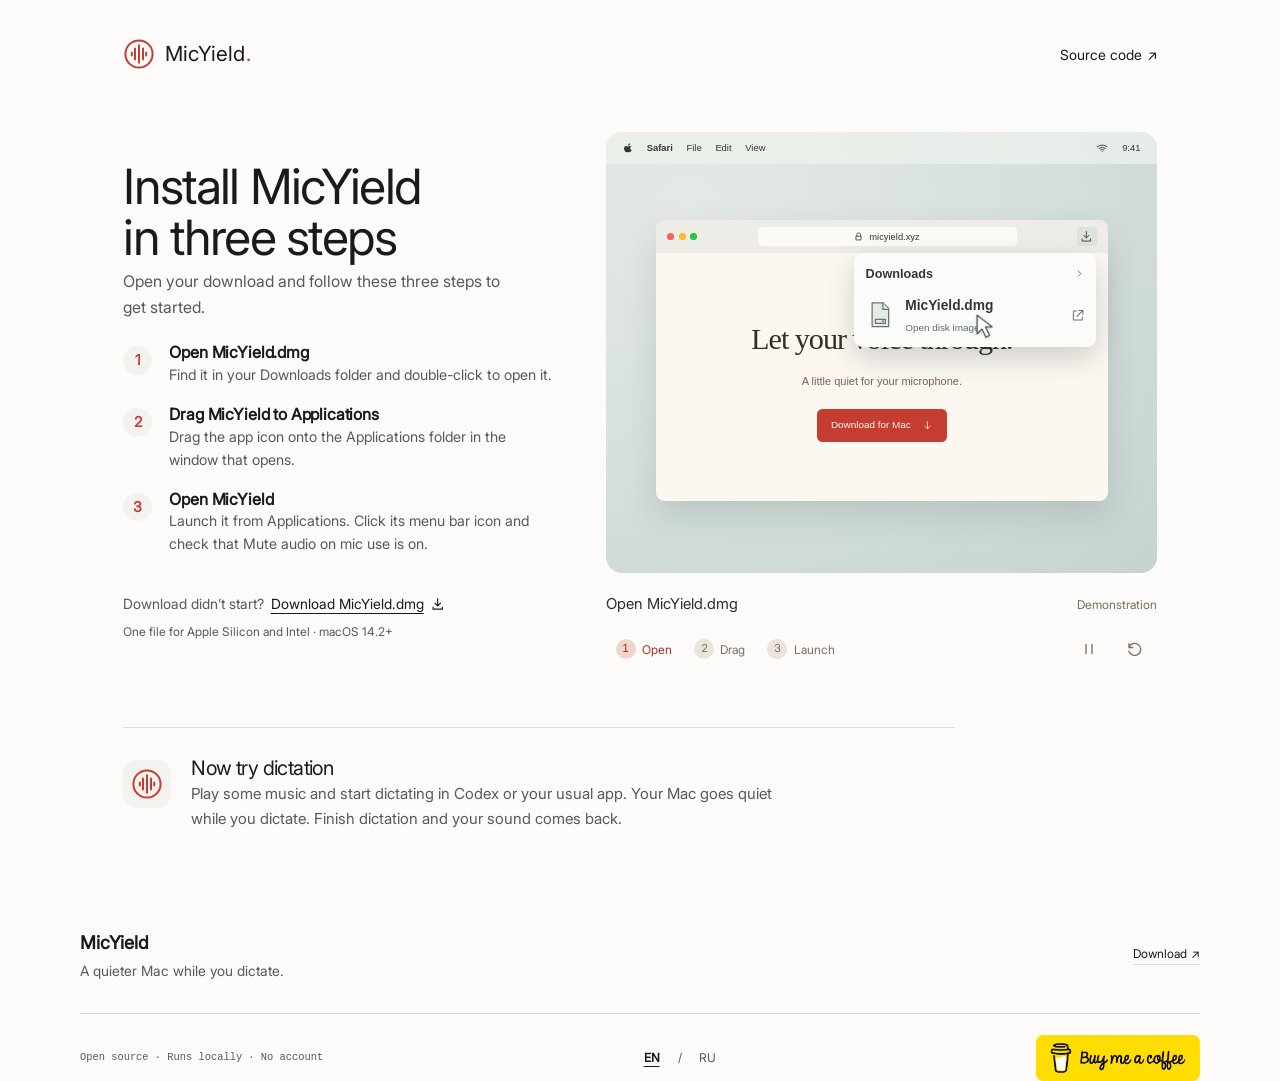
==== commit bc43216f: "Simplify English and Russian website copy" ====
--- a/download/index.html
+++ b/download/index.html
@@ -34,7 +34,7 @@
           document.documentElement.classList.add("theme-" + stored);
         }
       } catch {}
-    </script><link rel="stylesheet" href="/_astro/Heading.B1B6th6Y.css"><link rel="stylesheet" href="/_astro/ProjectInstall.DKpOLEYN.css"></head><body><a href="#main" class="button_wrap skip-link"><span class="button_text text-style-trim">Skip to main content</span></a><script type="module">var e=document.querySelector(`.nav_wrap`);if(e){let t=document.querySelector(`#mobile-navigation`),n=e.querySelector(`.nav_menu`),r=Math.max(0,window.scrollY),i=!1,a=()=>e.classList.remove(`scroll-hidden`),o=()=>{let n=Math.max(0,Math.min(window.scrollY,document.documentElement.scrollHeight-window.innerHeight));e.classList.toggle(`scrolled`,n>0),n<=e.offsetHeight||n<r||t?.open?a():n>r&&e.classList.add(`scroll-hidden`),r=n,i=!1};o(),window.addEventListener(`scroll`,()=>{i||(i=!0,requestAnimationFrame(o))},{passive:!0}),window.addEventListener(`pageshow`,()=>{r=Math.max(0,window.scrollY),o(),a()}),e.addEventListener(`focusin`,a),t?.addEventListener(`modal-open`,()=>{a(),n?.setAttribute(`aria-expanded`,`true`)}),t?.addEventListener(`modal-close`,()=>{n?.setAttribute(`aria-expanded`,`false`),r=Math.max(0,window.scrollY)});let s=window.matchMedia(`(min-width: 48rem)`);s.addEventListener(`change`,()=>{s.matches&&t?.open&&t.close()})}var t=document.querySelector(`[data-theme-toggle]`);if(t){let e=document.documentElement.lang===`ru`;t.hidden=!1;let n=()=>t.setAttribute(`aria-label`,document.documentElement.classList.contains(`theme-dark`)?e?`Включить светлую тему`:`Switch to light theme`:e?`Включить тёмную тему`:`Switch to dark theme`);n(),t.addEventListener(`click`,()=>{let e=document.documentElement.classList.toggle(`theme-dark`);document.documentElement.classList.toggle(`theme-light`,!e);try{localStorage.setItem(`landpack-theme`,e?`dark`:`light`)}catch{}n()})}</script><main id="main" tabindex="-1"><section class="install-guide_wrap" data-install-handoff><header class="install-guide_header"><a class="install-guide_brand" href="/" aria-label="MicYield home"><svg class="project-mark" viewBox="0 0 40 40" aria-hidden="true" fill="none" stroke="currentColor" stroke-width="2.5" stroke-linecap="round"><circle cx="20" cy="20" r="17"></circle><path d="M11 18v4m4-9v14m5-18v22m5-18v14m4-9v4"></path></svg><span>MicYield<span class="install-guide_dot">.</span></span></a><a class="install-guide_source" href="https://github.com/rrabochiy/MicYield" target="_blank" rel="noopener noreferrer">Source code<span aria-hidden="true"> ↗</span></a></header><div class="install-guide_layout"><div class="install-guide_content"><h1 class="heading text-style-h2">Install MicYield in three steps</h1><p class="install-guide_intro">Open your download and follow these three steps to get started.</p><ol class="install-guide_steps" id="steps"><li class="install-guide_step" data-install-guide-step="1"><span class="install-guide_number" aria-hidden="true">1</span><div><h2 class="heading text-style-h6">Open MicYield.dmg</h2><p>Find it in your browser’s downloads or your Downloads folder, then double-click to open it.</p></div></li><li class="install-guide_step" data-install-guide-step="2"><span class="install-guide_number" aria-hidden="true">2</span><div><h2 class="heading text-style-h6">Drag MicYield to Applications</h2><p>Drag the app icon onto the Applications folder in the window that opens.</p></div></li><li class="install-guide_step" data-install-guide-step="3"><span class="install-guide_number" aria-hidden="true">3</span><div><h2 class="heading text-style-h6">Open MicYield</h2><p>Launch it from Applications. Click its menu bar icon and check that Mute audio on mic use is on.</p></div></li></ol><div class="install-guide_retry"><span>Download didn’t start?</span><a href="https://github.com/rrabochiy/MicYield/releases/download/v0.3.5/MicYield.dmg" data-install-file download="MicYield.dmg">Download MicYield.dmg<svg viewBox="0 0 20 20" fill="none" stroke="currentColor" stroke-width="1.5" aria-hidden="true"><path d="M10 3v10m-4-4 4 4 4-4M4 14v3h12v-3"></path></svg></a><p>One file for Apple Silicon and Intel · macOS 14.2+</p></div></div><div class="install-guide_visual"><figure class="install-demo_wrap" data-install-demo data-locale="en" data-step="2" data-playing="false" aria-label="Demonstration of installing MicYield on Mac"><div class="install-demo_artboard" aria-hidden="true"><div class="install-demo_desktop"><div class="install-demo_menubar"><svg class="install-demo_apple" viewBox="0 0 24 24" fill="currentColor"><path d="M16.2 2.2c.1 1.6-.6 2.8-1.5 3.7-.9.9-2 1.4-3.2 1.3-.1-1.4.6-2.7 1.4-3.5.9-.9 2.1-1.4 3.3-1.5ZM20.1 17.4c-.5 1.1-.8 1.6-1.5 2.6-.9 1.3-2.2 2.9-3.7 2.9-1.3 0-1.6-.8-3.4-.8-1.7 0-2.1.8-3.4.8-1.4.1-2.7-1.4-3.6-2.7-2.5-3.7-2.8-8-.9-10.3 1.3-1.6 3.4-2 5.3-1.3.7.2 1.4.7 2.3.7.8 0 1.3-.4 2.3-.7 1.7-.5 3.8-.2 5.2 1.2-3.6 2-3 6.5 1.4 7.6Z"></path></svg><strong data-install-app>Finder</strong><span>File</span><span>Edit</span><span>View</span><span class="install-demo_menu-spacer"></span><span class="install-demo_menu-icon" data-install-menu-icon><svg viewBox="0 0 28 28"><path d="M6 11.333333333333334v5.333333333333333"></path><path d="M10 8v12"></path><path d="M14 4v20"></path><path d="M18 8v12"></path><path d="M22 11.333333333333334v5.333333333333333"></path></svg></span><svg class="install-demo_wifi" viewBox="0 0 24 24"><path d="M3 9a15 15 0 0 1 18 0M6 12a10 10 0 0 1 12 0m-9 3a5 5 0 0 1 6 0m-3 3h.01"></path></svg><span>9:41</span></div><div class="install-demo_browser" data-install-browser><div class="install-demo_toolbar"><span class="install-demo_traffic"><i></i><i></i><i></i></span><span class="install-demo_address"><svg viewBox="0 0 20 20"><path d="M6 9V6a4 4 0 0 1 8 0v3M5 9h10v8H5Z"></path></svg>micyield.xyz</span><span class="install-demo_download-symbol"><svg viewBox="0 0 24 24"><path d="M12 3v12m-5-5 5 5 5-5M4 17v4h16v-4"></path></svg></span></div><div class="install-demo_browser-page"><span class="install-demo_wordmark">MicYield</span><strong>Let your voice through.</strong><span>A little quiet for your microphone.</span><div class="install-demo_page-button">Download for Mac<svg viewBox="0 0 24 24"><path d="M12 4v15m-6-6 6 6 6-6"></path></svg></div></div></div><div class="install-demo_download" data-install-download><div class="install-demo_download-heading">Downloads<svg viewBox="0 0 24 24"><path d="m8 5 7 7-7 7"></path></svg></div><div class="install-demo_download-file"><span class="install-demo_disk"><svg viewBox="0 0 30 34"><path d="M5 2h13l7 7v22H5Z"></path><path d="M18 2v8h7M9 22h12v5H9Z"></path><circle cx="18" cy="24.5" r=".5"></circle></svg></span><div><strong>MicYield.dmg</strong><span>Open disk image</span></div><svg class="install-demo_file-open" viewBox="0 0 24 24"><path d="M9 5H4v15h15v-5M13 4h7v7m0-7L10 14"></path></svg></div></div><div class="install-demo_finder" data-install-finder><div class="install-demo_finder-toolbar"><span class="install-demo_traffic"><i></i><i></i><i></i></span><strong data-install-window-title>MicYield</strong><svg viewBox="0 0 24 24"><circle cx="10" cy="10" r="6"></circle><path d="m15 15 5 5"></path></svg></div><div class="install-demo_finder-body"><span class="install-demo_file install-demo_source" data-install-source><span class="install-demo_app-icon"><svg viewBox="0 0 50 50"><path d="M11 21v8"></path><path d="M18 16v18"></path><path d="M25 10v30"></path><path d="M32 16v18"></path><path d="M39 21v8"></path></svg></span><strong>MicYield</strong></span><svg class="install-demo_drag-arrow" data-install-arrow viewBox="0 0 90 30"><path d="M3 15h80m-12-10 12 10-12 10"></path></svg><span class="install-demo_file install-demo_destination" data-install-folder><svg class="install-demo_folder" viewBox="0 0 80 68"><path d="M3 13V8a5 5 0 0 1 5-5h23l8 8h33a5 5 0 0 1 5 5v44a5 5 0 0 1-5 5H8a5 5 0 0 1-5-5Z"></path><path d="M3 19h74v41a5 5 0 0 1-5 5H8a5 5 0 0 1-5-5Z"></path><path class="install-demo_folder-mark" d="m32 48 9-23m-2 0 9 23M29 43h22"></path></svg><strong>Applications</strong></span><span class="install-demo_file install-demo_installed" data-install-installed><span class="install-demo_app-icon"><svg viewBox="0 0 50 50"><path d="M11 21v8"></path><path d="M18 16v18"></path><path d="M25 10v30"></path><path d="M32 16v18"></path><path d="M39 21v8"></path></svg></span><strong>MicYield</strong></span><span class="install-demo_file install-demo_dragged" data-install-dragged><span class="install-demo_app-icon"><svg viewBox="0 0 50 50"><path d="M11 21v8"></path><path d="M18 16v18"></path><path d="M25 10v30"></path><path d="M32 16v18"></path><path d="M39 21v8"></path></svg></span><strong>MicYield</strong><span class="install-demo_copy-badge">+</span></span></div><div class="install-demo_finder-footer" data-install-finder-footer>Drag the app into the Applications folder</div></div><div class="install-demo_panel" data-install-panel><div class="install-demo_panel-heading"><svg viewBox="0 0 28 28"><path d="M6 11.333333333333334v5.333333333333333"></path><path d="M10 8v12"></path><path d="M14 4v20"></path><path d="M18 8v12"></path><path d="M22 11.333333333333334v5.333333333333333"></path></svg><div><strong>MicYield</strong><span>Ready · Microphone is idle</span></div></div><div class="install-demo_panel-option"><strong>Mute audio on mic use</strong><span class="install-demo_switch"><i></i></span></div><p>Music and videos keep playing silently.<br>Your sound comes back when you finish dictating.</p><div class="install-demo_panel-option install-demo_login"><span>Open at login</span><span class="install-demo_switch off"><i></i></span></div><div class="install-demo_panel-bottom"><span>MicYield website</span><span>Quit</span></div></div><div class="install-demo_callout" data-install-callout><span class="install-demo_callout-line"></span><strong>MicYield lives up here</strong><span>Right in your Mac’s menu bar.</span></div><span class="install-demo_cursor" data-install-cursor><svg viewBox="0 0 28 36"><path d="M3 2v27l7-7 6 12 5-3-6-12h10Z"></path></svg><span class="install-demo_click" data-install-click></span></span></div></div><figcaption class="install-demo_caption"><span class="install-demo_caption-text" data-install-caption>Drag MicYield into Applications</span><span class="install-demo_demo-label">Demonstration</span></figcaption><div class="install-demo_controls" data-install-controls hidden><div class="install-demo_steps" role="group" aria-label="Installation steps"><button type="button" data-install-step="1" aria-label="1. Open MicYield.dmg" aria-pressed="false"><span>1</span><span>Open</span></button><button type="button" data-install-step="2" aria-label="2. Drag MicYield into Applications" aria-pressed="true"><span>2</span><span>Drag</span></button><button type="button" data-install-step="3" aria-label="3. Open MicYield from Applications" aria-pressed="false"><span>3</span><span>Launch</span></button></div><div class="install-demo_playback"><button type="button" data-install-toggle aria-label="Pause demonstration"><svg viewBox="0 0 24 24" aria-hidden="true"><path class="install-demo_pause" d="M8 6v12M16 6v12"></path><path class="install-demo_play" d="m8 5 11 7-11 7Z"></path></svg></button><button type="button" data-install-replay aria-label="Replay demonstration"><svg viewBox="0 0 24 24" aria-hidden="true"><path d="M4 10a8 8 0 1 1 0 5m0-10v5h5"></path></svg></button></div></div><p class="install-demo_accessible">This is an illustration, not the installation status on your Mac. Open the downloaded MicYield.dmg, drag MicYield into Applications, then open it from Applications. MicYield appears in your menu bar. Its setting is called Mute audio on mic use.</p></figure><script type="module" src="/_astro/InstallDemo.astro_astro_type_script_index_0_lang.DFFBvYw4.js"></script></div></div><div class="install-guide_try"><div class="install-guide_voice" aria-hidden="true"><svg class="project-mark" viewBox="0 0 40 40" aria-hidden="true" fill="none" stroke="currentColor" stroke-width="2.5" stroke-linecap="round"><circle cx="20" cy="20" r="17"></circle><path d="M11 18v4m4-9v14m5-18v22m5-18v14m4-9v4"></path></svg></div><div><h2 class="heading text-style-h5">Now try dictation</h2><p>Play some music and start dictating in Codex or your usual app. Your Mac goes quiet while you speak. Finish dictation and your sound comes back.</p></div></div></section><script data-install-start>
+    </script><link rel="stylesheet" href="/_astro/Heading.B1B6th6Y.css"><link rel="stylesheet" href="/_astro/ProjectInstall.DKpOLEYN.css"></head><body><a href="#main" class="button_wrap skip-link"><span class="button_text text-style-trim">Skip to main content</span></a><script type="module">var e=document.querySelector(`.nav_wrap`);if(e){let t=document.querySelector(`#mobile-navigation`),n=e.querySelector(`.nav_menu`),r=Math.max(0,window.scrollY),i=!1,a=()=>e.classList.remove(`scroll-hidden`),o=()=>{let n=Math.max(0,Math.min(window.scrollY,document.documentElement.scrollHeight-window.innerHeight));e.classList.toggle(`scrolled`,n>0),n<=e.offsetHeight||n<r||t?.open?a():n>r&&e.classList.add(`scroll-hidden`),r=n,i=!1};o(),window.addEventListener(`scroll`,()=>{i||(i=!0,requestAnimationFrame(o))},{passive:!0}),window.addEventListener(`pageshow`,()=>{r=Math.max(0,window.scrollY),o(),a()}),e.addEventListener(`focusin`,a),t?.addEventListener(`modal-open`,()=>{a(),n?.setAttribute(`aria-expanded`,`true`)}),t?.addEventListener(`modal-close`,()=>{n?.setAttribute(`aria-expanded`,`false`),r=Math.max(0,window.scrollY)});let s=window.matchMedia(`(min-width: 48rem)`);s.addEventListener(`change`,()=>{s.matches&&t?.open&&t.close()})}var t=document.querySelector(`[data-theme-toggle]`);if(t){let e=document.documentElement.lang===`ru`;t.hidden=!1;let n=()=>t.setAttribute(`aria-label`,document.documentElement.classList.contains(`theme-dark`)?e?`Включить светлую тему`:`Switch to light theme`:e?`Включить тёмную тему`:`Switch to dark theme`);n(),t.addEventListener(`click`,()=>{let e=document.documentElement.classList.toggle(`theme-dark`);document.documentElement.classList.toggle(`theme-light`,!e);try{localStorage.setItem(`landpack-theme`,e?`dark`:`light`)}catch{}n()})}</script><main id="main" tabindex="-1"><section class="install-guide_wrap" data-install-handoff><header class="install-guide_header"><a class="install-guide_brand" href="/" aria-label="MicYield home"><svg class="project-mark" viewBox="0 0 40 40" aria-hidden="true" fill="none" stroke="currentColor" stroke-width="2.5" stroke-linecap="round"><circle cx="20" cy="20" r="17"></circle><path d="M11 18v4m4-9v14m5-18v22m5-18v14m4-9v4"></path></svg><span>MicYield<span class="install-guide_dot">.</span></span></a><a class="install-guide_source" href="https://github.com/rrabochiy/MicYield" target="_blank" rel="noopener noreferrer">Source code<span aria-hidden="true"> ↗</span></a></header><div class="install-guide_layout"><div class="install-guide_content"><h1 class="heading text-style-h2">Install MicYield in three steps</h1><p class="install-guide_intro">Open your download and follow these three steps to get started.</p><ol class="install-guide_steps" id="steps"><li class="install-guide_step" data-install-guide-step="1"><span class="install-guide_number" aria-hidden="true">1</span><div><h2 class="heading text-style-h6">Open MicYield.dmg</h2><p>Find it in your Downloads folder and double-click to open it.</p></div></li><li class="install-guide_step" data-install-guide-step="2"><span class="install-guide_number" aria-hidden="true">2</span><div><h2 class="heading text-style-h6">Drag MicYield to Applications</h2><p>Drag the app icon onto the Applications folder in the window that opens.</p></div></li><li class="install-guide_step" data-install-guide-step="3"><span class="install-guide_number" aria-hidden="true">3</span><div><h2 class="heading text-style-h6">Open MicYield</h2><p>Launch it from Applications. Click its menu bar icon and check that Mute audio on mic use is on.</p></div></li></ol><div class="install-guide_retry"><span>Download didn’t start?</span><a href="https://github.com/rrabochiy/MicYield/releases/download/v0.3.5/MicYield.dmg" data-install-file download="MicYield.dmg">Download MicYield.dmg<svg viewBox="0 0 20 20" fill="none" stroke="currentColor" stroke-width="1.5" aria-hidden="true"><path d="M10 3v10m-4-4 4 4 4-4M4 14v3h12v-3"></path></svg></a><p>One file for Apple Silicon and Intel · macOS 14.2+</p></div></div><div class="install-guide_visual"><figure class="install-demo_wrap" data-install-demo data-locale="en" data-step="2" data-playing="false" aria-label="Demonstration of installing MicYield on Mac"><div class="install-demo_artboard" aria-hidden="true"><div class="install-demo_desktop"><div class="install-demo_menubar"><svg class="install-demo_apple" viewBox="0 0 24 24" fill="currentColor"><path d="M16.2 2.2c.1 1.6-.6 2.8-1.5 3.7-.9.9-2 1.4-3.2 1.3-.1-1.4.6-2.7 1.4-3.5.9-.9 2.1-1.4 3.3-1.5ZM20.1 17.4c-.5 1.1-.8 1.6-1.5 2.6-.9 1.3-2.2 2.9-3.7 2.9-1.3 0-1.6-.8-3.4-.8-1.7 0-2.1.8-3.4.8-1.4.1-2.7-1.4-3.6-2.7-2.5-3.7-2.8-8-.9-10.3 1.3-1.6 3.4-2 5.3-1.3.7.2 1.4.7 2.3.7.8 0 1.3-.4 2.3-.7 1.7-.5 3.8-.2 5.2 1.2-3.6 2-3 6.5 1.4 7.6Z"></path></svg><strong data-install-app>Finder</strong><span>File</span><span>Edit</span><span>View</span><span class="install-demo_menu-spacer"></span><span class="install-demo_menu-icon" data-install-menu-icon><svg viewBox="0 0 28 28"><path d="M6 11.333333333333334v5.333333333333333"></path><path d="M10 8v12"></path><path d="M14 4v20"></path><path d="M18 8v12"></path><path d="M22 11.333333333333334v5.333333333333333"></path></svg></span><svg class="install-demo_wifi" viewBox="0 0 24 24"><path d="M3 9a15 15 0 0 1 18 0M6 12a10 10 0 0 1 12 0m-9 3a5 5 0 0 1 6 0m-3 3h.01"></path></svg><span>9:41</span></div><div class="install-demo_browser" data-install-browser><div class="install-demo_toolbar"><span class="install-demo_traffic"><i></i><i></i><i></i></span><span class="install-demo_address"><svg viewBox="0 0 20 20"><path d="M6 9V6a4 4 0 0 1 8 0v3M5 9h10v8H5Z"></path></svg>micyield.xyz</span><span class="install-demo_download-symbol"><svg viewBox="0 0 24 24"><path d="M12 3v12m-5-5 5 5 5-5M4 17v4h16v-4"></path></svg></span></div><div class="install-demo_browser-page"><span class="install-demo_wordmark">MicYield</span><strong>Let your voice through.</strong><span>A little quiet for your microphone.</span><div class="install-demo_page-button">Download for Mac<svg viewBox="0 0 24 24"><path d="M12 4v15m-6-6 6 6 6-6"></path></svg></div></div></div><div class="install-demo_download" data-install-download><div class="install-demo_download-heading">Downloads<svg viewBox="0 0 24 24"><path d="m8 5 7 7-7 7"></path></svg></div><div class="install-demo_download-file"><span class="install-demo_disk"><svg viewBox="0 0 30 34"><path d="M5 2h13l7 7v22H5Z"></path><path d="M18 2v8h7M9 22h12v5H9Z"></path><circle cx="18" cy="24.5" r=".5"></circle></svg></span><div><strong>MicYield.dmg</strong><span>Open disk image</span></div><svg class="install-demo_file-open" viewBox="0 0 24 24"><path d="M9 5H4v15h15v-5M13 4h7v7m0-7L10 14"></path></svg></div></div><div class="install-demo_finder" data-install-finder><div class="install-demo_finder-toolbar"><span class="install-demo_traffic"><i></i><i></i><i></i></span><strong data-install-window-title>MicYield</strong><svg viewBox="0 0 24 24"><circle cx="10" cy="10" r="6"></circle><path d="m15 15 5 5"></path></svg></div><div class="install-demo_finder-body"><span class="install-demo_file install-demo_source" data-install-source><span class="install-demo_app-icon"><svg viewBox="0 0 50 50"><path d="M11 21v8"></path><path d="M18 16v18"></path><path d="M25 10v30"></path><path d="M32 16v18"></path><path d="M39 21v8"></path></svg></span><strong>MicYield</strong></span><svg class="install-demo_drag-arrow" data-install-arrow viewBox="0 0 90 30"><path d="M3 15h80m-12-10 12 10-12 10"></path></svg><span class="install-demo_file install-demo_destination" data-install-folder><svg class="install-demo_folder" viewBox="0 0 80 68"><path d="M3 13V8a5 5 0 0 1 5-5h23l8 8h33a5 5 0 0 1 5 5v44a5 5 0 0 1-5 5H8a5 5 0 0 1-5-5Z"></path><path d="M3 19h74v41a5 5 0 0 1-5 5H8a5 5 0 0 1-5-5Z"></path><path class="install-demo_folder-mark" d="m32 48 9-23m-2 0 9 23M29 43h22"></path></svg><strong>Applications</strong></span><span class="install-demo_file install-demo_installed" data-install-installed><span class="install-demo_app-icon"><svg viewBox="0 0 50 50"><path d="M11 21v8"></path><path d="M18 16v18"></path><path d="M25 10v30"></path><path d="M32 16v18"></path><path d="M39 21v8"></path></svg></span><strong>MicYield</strong></span><span class="install-demo_file install-demo_dragged" data-install-dragged><span class="install-demo_app-icon"><svg viewBox="0 0 50 50"><path d="M11 21v8"></path><path d="M18 16v18"></path><path d="M25 10v30"></path><path d="M32 16v18"></path><path d="M39 21v8"></path></svg></span><strong>MicYield</strong><span class="install-demo_copy-badge">+</span></span></div><div class="install-demo_finder-footer" data-install-finder-footer>Drag the app into the Applications folder</div></div><div class="install-demo_panel" data-install-panel><div class="install-demo_panel-heading"><svg viewBox="0 0 28 28"><path d="M6 11.333333333333334v5.333333333333333"></path><path d="M10 8v12"></path><path d="M14 4v20"></path><path d="M18 8v12"></path><path d="M22 11.333333333333334v5.333333333333333"></path></svg><div><strong>MicYield</strong><span>Ready · Microphone is idle</span></div></div><div class="install-demo_panel-option"><strong>Mute audio on mic use</strong><span class="install-demo_switch"><i></i></span></div><p>Music and videos keep playing silently.<br>Your sound comes back when you finish dictating.</p><div class="install-demo_panel-option install-demo_login"><span>Open at login</span><span class="install-demo_switch off"><i></i></span></div><div class="install-demo_panel-bottom"><span>MicYield website</span><span>Quit</span></div></div><div class="install-demo_callout" data-install-callout><span class="install-demo_callout-line"></span><strong>MicYield lives up here</strong><span>Right in your Mac’s menu bar.</span></div><span class="install-demo_cursor" data-install-cursor><svg viewBox="0 0 28 36"><path d="M3 2v27l7-7 6 12 5-3-6-12h10Z"></path></svg><span class="install-demo_click" data-install-click></span></span></div></div><figcaption class="install-demo_caption"><span class="install-demo_caption-text" data-install-caption>Drag MicYield into Applications</span><span class="install-demo_demo-label">Demonstration</span></figcaption><div class="install-demo_controls" data-install-controls hidden><div class="install-demo_steps" role="group" aria-label="Installation steps"><button type="button" data-install-step="1" aria-label="1. Open MicYield.dmg" aria-pressed="false"><span>1</span><span>Open</span></button><button type="button" data-install-step="2" aria-label="2. Drag MicYield into Applications" aria-pressed="true"><span>2</span><span>Drag</span></button><button type="button" data-install-step="3" aria-label="3. Open MicYield from Applications" aria-pressed="false"><span>3</span><span>Launch</span></button></div><div class="install-demo_playback"><button type="button" data-install-toggle aria-label="Pause demonstration"><svg viewBox="0 0 24 24" aria-hidden="true"><path class="install-demo_pause" d="M8 6v12M16 6v12"></path><path class="install-demo_play" d="m8 5 11 7-11 7Z"></path></svg></button><button type="button" data-install-replay aria-label="Replay demonstration"><svg viewBox="0 0 24 24" aria-hidden="true"><path d="M4 10a8 8 0 1 1 0 5m0-10v5h5"></path></svg></button></div></div><p class="install-demo_accessible">Installation demo: open MicYield.dmg, drag MicYield into Applications, then launch it. Turn on Mute audio on mic use in the app menu.</p></figure><script type="module" src="/_astro/InstallDemo.astro_astro_type_script_index_0_lang.DFFBvYw4.js"></script></div></div><div class="install-guide_try"><div class="install-guide_voice" aria-hidden="true"><svg class="project-mark" viewBox="0 0 40 40" aria-hidden="true" fill="none" stroke="currentColor" stroke-width="2.5" stroke-linecap="round"><circle cx="20" cy="20" r="17"></circle><path d="M11 18v4m4-9v14m5-18v22m5-18v14m4-9v4"></path></svg></div><div><h2 class="heading text-style-h5">Now try dictation</h2><p>Play some music and start dictating in Codex or your usual app. Your Mac goes quiet while you dictate. Finish dictation and your sound comes back.</p></div></div></section><script data-install-start>
   (() => {
     const startDownload = () => {
       const root = document.querySelector("[data-install-handoff]");
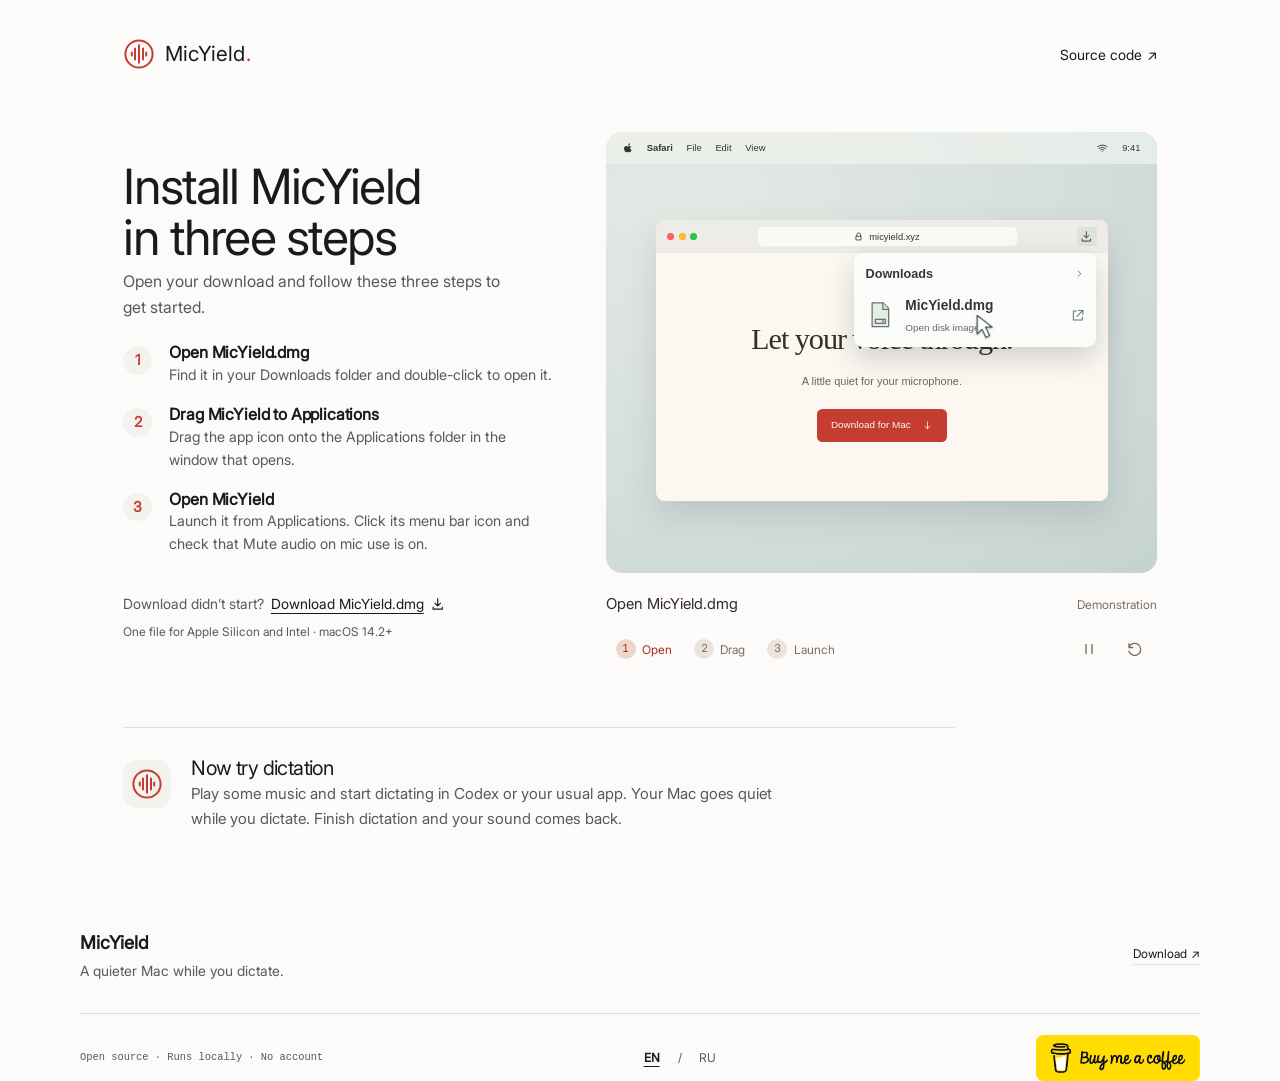
==== commit ff81b08a: "Update all website GitHub links to rnovikov1" ====
--- a/download/index.html
+++ b/download/index.html
@@ -34,7 +34,7 @@
           document.documentElement.classList.add("theme-" + stored);
         }
       } catch {}
-    </script><link rel="stylesheet" href="/_astro/Heading.B1B6th6Y.css"><link rel="stylesheet" href="/_astro/ProjectInstall.DKpOLEYN.css"></head><body><a href="#main" class="button_wrap skip-link"><span class="button_text text-style-trim">Skip to main content</span></a><script type="module">var e=document.querySelector(`.nav_wrap`);if(e){let t=document.querySelector(`#mobile-navigation`),n=e.querySelector(`.nav_menu`),r=Math.max(0,window.scrollY),i=!1,a=()=>e.classList.remove(`scroll-hidden`),o=()=>{let n=Math.max(0,Math.min(window.scrollY,document.documentElement.scrollHeight-window.innerHeight));e.classList.toggle(`scrolled`,n>0),n<=e.offsetHeight||n<r||t?.open?a():n>r&&e.classList.add(`scroll-hidden`),r=n,i=!1};o(),window.addEventListener(`scroll`,()=>{i||(i=!0,requestAnimationFrame(o))},{passive:!0}),window.addEventListener(`pageshow`,()=>{r=Math.max(0,window.scrollY),o(),a()}),e.addEventListener(`focusin`,a),t?.addEventListener(`modal-open`,()=>{a(),n?.setAttribute(`aria-expanded`,`true`)}),t?.addEventListener(`modal-close`,()=>{n?.setAttribute(`aria-expanded`,`false`),r=Math.max(0,window.scrollY)});let s=window.matchMedia(`(min-width: 48rem)`);s.addEventListener(`change`,()=>{s.matches&&t?.open&&t.close()})}var t=document.querySelector(`[data-theme-toggle]`);if(t){let e=document.documentElement.lang===`ru`;t.hidden=!1;let n=()=>t.setAttribute(`aria-label`,document.documentElement.classList.contains(`theme-dark`)?e?`Включить светлую тему`:`Switch to light theme`:e?`Включить тёмную тему`:`Switch to dark theme`);n(),t.addEventListener(`click`,()=>{let e=document.documentElement.classList.toggle(`theme-dark`);document.documentElement.classList.toggle(`theme-light`,!e);try{localStorage.setItem(`landpack-theme`,e?`dark`:`light`)}catch{}n()})}</script><main id="main" tabindex="-1"><section class="install-guide_wrap" data-install-handoff><header class="install-guide_header"><a class="install-guide_brand" href="/" aria-label="MicYield home"><svg class="project-mark" viewBox="0 0 40 40" aria-hidden="true" fill="none" stroke="currentColor" stroke-width="2.5" stroke-linecap="round"><circle cx="20" cy="20" r="17"></circle><path d="M11 18v4m4-9v14m5-18v22m5-18v14m4-9v4"></path></svg><span>MicYield<span class="install-guide_dot">.</span></span></a><a class="install-guide_source" href="https://github.com/rrabochiy/MicYield" target="_blank" rel="noopener noreferrer">Source code<span aria-hidden="true"> ↗</span></a></header><div class="install-guide_layout"><div class="install-guide_content"><h1 class="heading text-style-h2">Install MicYield in three steps</h1><p class="install-guide_intro">Open your download and follow these three steps to get started.</p><ol class="install-guide_steps" id="steps"><li class="install-guide_step" data-install-guide-step="1"><span class="install-guide_number" aria-hidden="true">1</span><div><h2 class="heading text-style-h6">Open MicYield.dmg</h2><p>Find it in your Downloads folder and double-click to open it.</p></div></li><li class="install-guide_step" data-install-guide-step="2"><span class="install-guide_number" aria-hidden="true">2</span><div><h2 class="heading text-style-h6">Drag MicYield to Applications</h2><p>Drag the app icon onto the Applications folder in the window that opens.</p></div></li><li class="install-guide_step" data-install-guide-step="3"><span class="install-guide_number" aria-hidden="true">3</span><div><h2 class="heading text-style-h6">Open MicYield</h2><p>Launch it from Applications. Click its menu bar icon and check that Mute audio on mic use is on.</p></div></li></ol><div class="install-guide_retry"><span>Download didn’t start?</span><a href="https://github.com/rrabochiy/MicYield/releases/download/v0.3.5/MicYield.dmg" data-install-file download="MicYield.dmg">Download MicYield.dmg<svg viewBox="0 0 20 20" fill="none" stroke="currentColor" stroke-width="1.5" aria-hidden="true"><path d="M10 3v10m-4-4 4 4 4-4M4 14v3h12v-3"></path></svg></a><p>One file for Apple Silicon and Intel · macOS 14.2+</p></div></div><div class="install-guide_visual"><figure class="install-demo_wrap" data-install-demo data-locale="en" data-step="2" data-playing="false" aria-label="Demonstration of installing MicYield on Mac"><div class="install-demo_artboard" aria-hidden="true"><div class="install-demo_desktop"><div class="install-demo_menubar"><svg class="install-demo_apple" viewBox="0 0 24 24" fill="currentColor"><path d="M16.2 2.2c.1 1.6-.6 2.8-1.5 3.7-.9.9-2 1.4-3.2 1.3-.1-1.4.6-2.7 1.4-3.5.9-.9 2.1-1.4 3.3-1.5ZM20.1 17.4c-.5 1.1-.8 1.6-1.5 2.6-.9 1.3-2.2 2.9-3.7 2.9-1.3 0-1.6-.8-3.4-.8-1.7 0-2.1.8-3.4.8-1.4.1-2.7-1.4-3.6-2.7-2.5-3.7-2.8-8-.9-10.3 1.3-1.6 3.4-2 5.3-1.3.7.2 1.4.7 2.3.7.8 0 1.3-.4 2.3-.7 1.7-.5 3.8-.2 5.2 1.2-3.6 2-3 6.5 1.4 7.6Z"></path></svg><strong data-install-app>Finder</strong><span>File</span><span>Edit</span><span>View</span><span class="install-demo_menu-spacer"></span><span class="install-demo_menu-icon" data-install-menu-icon><svg viewBox="0 0 28 28"><path d="M6 11.333333333333334v5.333333333333333"></path><path d="M10 8v12"></path><path d="M14 4v20"></path><path d="M18 8v12"></path><path d="M22 11.333333333333334v5.333333333333333"></path></svg></span><svg class="install-demo_wifi" viewBox="0 0 24 24"><path d="M3 9a15 15 0 0 1 18 0M6 12a10 10 0 0 1 12 0m-9 3a5 5 0 0 1 6 0m-3 3h.01"></path></svg><span>9:41</span></div><div class="install-demo_browser" data-install-browser><div class="install-demo_toolbar"><span class="install-demo_traffic"><i></i><i></i><i></i></span><span class="install-demo_address"><svg viewBox="0 0 20 20"><path d="M6 9V6a4 4 0 0 1 8 0v3M5 9h10v8H5Z"></path></svg>micyield.xyz</span><span class="install-demo_download-symbol"><svg viewBox="0 0 24 24"><path d="M12 3v12m-5-5 5 5 5-5M4 17v4h16v-4"></path></svg></span></div><div class="install-demo_browser-page"><span class="install-demo_wordmark">MicYield</span><strong>Let your voice through.</strong><span>A little quiet for your microphone.</span><div class="install-demo_page-button">Download for Mac<svg viewBox="0 0 24 24"><path d="M12 4v15m-6-6 6 6 6-6"></path></svg></div></div></div><div class="install-demo_download" data-install-download><div class="install-demo_download-heading">Downloads<svg viewBox="0 0 24 24"><path d="m8 5 7 7-7 7"></path></svg></div><div class="install-demo_download-file"><span class="install-demo_disk"><svg viewBox="0 0 30 34"><path d="M5 2h13l7 7v22H5Z"></path><path d="M18 2v8h7M9 22h12v5H9Z"></path><circle cx="18" cy="24.5" r=".5"></circle></svg></span><div><strong>MicYield.dmg</strong><span>Open disk image</span></div><svg class="install-demo_file-open" viewBox="0 0 24 24"><path d="M9 5H4v15h15v-5M13 4h7v7m0-7L10 14"></path></svg></div></div><div class="install-demo_finder" data-install-finder><div class="install-demo_finder-toolbar"><span class="install-demo_traffic"><i></i><i></i><i></i></span><strong data-install-window-title>MicYield</strong><svg viewBox="0 0 24 24"><circle cx="10" cy="10" r="6"></circle><path d="m15 15 5 5"></path></svg></div><div class="install-demo_finder-body"><span class="install-demo_file install-demo_source" data-install-source><span class="install-demo_app-icon"><svg viewBox="0 0 50 50"><path d="M11 21v8"></path><path d="M18 16v18"></path><path d="M25 10v30"></path><path d="M32 16v18"></path><path d="M39 21v8"></path></svg></span><strong>MicYield</strong></span><svg class="install-demo_drag-arrow" data-install-arrow viewBox="0 0 90 30"><path d="M3 15h80m-12-10 12 10-12 10"></path></svg><span class="install-demo_file install-demo_destination" data-install-folder><svg class="install-demo_folder" viewBox="0 0 80 68"><path d="M3 13V8a5 5 0 0 1 5-5h23l8 8h33a5 5 0 0 1 5 5v44a5 5 0 0 1-5 5H8a5 5 0 0 1-5-5Z"></path><path d="M3 19h74v41a5 5 0 0 1-5 5H8a5 5 0 0 1-5-5Z"></path><path class="install-demo_folder-mark" d="m32 48 9-23m-2 0 9 23M29 43h22"></path></svg><strong>Applications</strong></span><span class="install-demo_file install-demo_installed" data-install-installed><span class="install-demo_app-icon"><svg viewBox="0 0 50 50"><path d="M11 21v8"></path><path d="M18 16v18"></path><path d="M25 10v30"></path><path d="M32 16v18"></path><path d="M39 21v8"></path></svg></span><strong>MicYield</strong></span><span class="install-demo_file install-demo_dragged" data-install-dragged><span class="install-demo_app-icon"><svg viewBox="0 0 50 50"><path d="M11 21v8"></path><path d="M18 16v18"></path><path d="M25 10v30"></path><path d="M32 16v18"></path><path d="M39 21v8"></path></svg></span><strong>MicYield</strong><span class="install-demo_copy-badge">+</span></span></div><div class="install-demo_finder-footer" data-install-finder-footer>Drag the app into the Applications folder</div></div><div class="install-demo_panel" data-install-panel><div class="install-demo_panel-heading"><svg viewBox="0 0 28 28"><path d="M6 11.333333333333334v5.333333333333333"></path><path d="M10 8v12"></path><path d="M14 4v20"></path><path d="M18 8v12"></path><path d="M22 11.333333333333334v5.333333333333333"></path></svg><div><strong>MicYield</strong><span>Ready · Microphone is idle</span></div></div><div class="install-demo_panel-option"><strong>Mute audio on mic use</strong><span class="install-demo_switch"><i></i></span></div><p>Music and videos keep playing silently.<br>Your sound comes back when you finish dictating.</p><div class="install-demo_panel-option install-demo_login"><span>Open at login</span><span class="install-demo_switch off"><i></i></span></div><div class="install-demo_panel-bottom"><span>MicYield website</span><span>Quit</span></div></div><div class="install-demo_callout" data-install-callout><span class="install-demo_callout-line"></span><strong>MicYield lives up here</strong><span>Right in your Mac’s menu bar.</span></div><span class="install-demo_cursor" data-install-cursor><svg viewBox="0 0 28 36"><path d="M3 2v27l7-7 6 12 5-3-6-12h10Z"></path></svg><span class="install-demo_click" data-install-click></span></span></div></div><figcaption class="install-demo_caption"><span class="install-demo_caption-text" data-install-caption>Drag MicYield into Applications</span><span class="install-demo_demo-label">Demonstration</span></figcaption><div class="install-demo_controls" data-install-controls hidden><div class="install-demo_steps" role="group" aria-label="Installation steps"><button type="button" data-install-step="1" aria-label="1. Open MicYield.dmg" aria-pressed="false"><span>1</span><span>Open</span></button><button type="button" data-install-step="2" aria-label="2. Drag MicYield into Applications" aria-pressed="true"><span>2</span><span>Drag</span></button><button type="button" data-install-step="3" aria-label="3. Open MicYield from Applications" aria-pressed="false"><span>3</span><span>Launch</span></button></div><div class="install-demo_playback"><button type="button" data-install-toggle aria-label="Pause demonstration"><svg viewBox="0 0 24 24" aria-hidden="true"><path class="install-demo_pause" d="M8 6v12M16 6v12"></path><path class="install-demo_play" d="m8 5 11 7-11 7Z"></path></svg></button><button type="button" data-install-replay aria-label="Replay demonstration"><svg viewBox="0 0 24 24" aria-hidden="true"><path d="M4 10a8 8 0 1 1 0 5m0-10v5h5"></path></svg></button></div></div><p class="install-demo_accessible">Installation demo: open MicYield.dmg, drag MicYield into Applications, then launch it. Turn on Mute audio on mic use in the app menu.</p></figure><script type="module" src="/_astro/InstallDemo.astro_astro_type_script_index_0_lang.DFFBvYw4.js"></script></div></div><div class="install-guide_try"><div class="install-guide_voice" aria-hidden="true"><svg class="project-mark" viewBox="0 0 40 40" aria-hidden="true" fill="none" stroke="currentColor" stroke-width="2.5" stroke-linecap="round"><circle cx="20" cy="20" r="17"></circle><path d="M11 18v4m4-9v14m5-18v22m5-18v14m4-9v4"></path></svg></div><div><h2 class="heading text-style-h5">Now try dictation</h2><p>Play some music and start dictating in Codex or your usual app. Your Mac goes quiet while you dictate. Finish dictation and your sound comes back.</p></div></div></section><script data-install-start>
+    </script><link rel="stylesheet" href="/_astro/Heading.B1B6th6Y.css"><link rel="stylesheet" href="/_astro/ProjectInstall.DKpOLEYN.css"></head><body><a href="#main" class="button_wrap skip-link"><span class="button_text text-style-trim">Skip to main content</span></a><script type="module">var e=document.querySelector(`.nav_wrap`);if(e){let t=document.querySelector(`#mobile-navigation`),n=e.querySelector(`.nav_menu`),r=Math.max(0,window.scrollY),i=!1,a=()=>e.classList.remove(`scroll-hidden`),o=()=>{let n=Math.max(0,Math.min(window.scrollY,document.documentElement.scrollHeight-window.innerHeight));e.classList.toggle(`scrolled`,n>0),n<=e.offsetHeight||n<r||t?.open?a():n>r&&e.classList.add(`scroll-hidden`),r=n,i=!1};o(),window.addEventListener(`scroll`,()=>{i||(i=!0,requestAnimationFrame(o))},{passive:!0}),window.addEventListener(`pageshow`,()=>{r=Math.max(0,window.scrollY),o(),a()}),e.addEventListener(`focusin`,a),t?.addEventListener(`modal-open`,()=>{a(),n?.setAttribute(`aria-expanded`,`true`)}),t?.addEventListener(`modal-close`,()=>{n?.setAttribute(`aria-expanded`,`false`),r=Math.max(0,window.scrollY)});let s=window.matchMedia(`(min-width: 48rem)`);s.addEventListener(`change`,()=>{s.matches&&t?.open&&t.close()})}var t=document.querySelector(`[data-theme-toggle]`);if(t){let e=document.documentElement.lang===`ru`;t.hidden=!1;let n=()=>t.setAttribute(`aria-label`,document.documentElement.classList.contains(`theme-dark`)?e?`Включить светлую тему`:`Switch to light theme`:e?`Включить тёмную тему`:`Switch to dark theme`);n(),t.addEventListener(`click`,()=>{let e=document.documentElement.classList.toggle(`theme-dark`);document.documentElement.classList.toggle(`theme-light`,!e);try{localStorage.setItem(`landpack-theme`,e?`dark`:`light`)}catch{}n()})}</script><main id="main" tabindex="-1"><section class="install-guide_wrap" data-install-handoff><header class="install-guide_header"><a class="install-guide_brand" href="/" aria-label="MicYield home"><svg class="project-mark" viewBox="0 0 40 40" aria-hidden="true" fill="none" stroke="currentColor" stroke-width="2.5" stroke-linecap="round"><circle cx="20" cy="20" r="17"></circle><path d="M11 18v4m4-9v14m5-18v22m5-18v14m4-9v4"></path></svg><span>MicYield<span class="install-guide_dot">.</span></span></a><a class="install-guide_source" href="https://github.com/rnovikov1/MicYield" target="_blank" rel="noopener noreferrer">Source code<span aria-hidden="true"> ↗</span></a></header><div class="install-guide_layout"><div class="install-guide_content"><h1 class="heading text-style-h2">Install MicYield in three steps</h1><p class="install-guide_intro">Open your download and follow these three steps to get started.</p><ol class="install-guide_steps" id="steps"><li class="install-guide_step" data-install-guide-step="1"><span class="install-guide_number" aria-hidden="true">1</span><div><h2 class="heading text-style-h6">Open MicYield.dmg</h2><p>Find it in your Downloads folder and double-click to open it.</p></div></li><li class="install-guide_step" data-install-guide-step="2"><span class="install-guide_number" aria-hidden="true">2</span><div><h2 class="heading text-style-h6">Drag MicYield to Applications</h2><p>Drag the app icon onto the Applications folder in the window that opens.</p></div></li><li class="install-guide_step" data-install-guide-step="3"><span class="install-guide_number" aria-hidden="true">3</span><div><h2 class="heading text-style-h6">Open MicYield</h2><p>Launch it from Applications. Click its menu bar icon and check that Mute audio on mic use is on.</p></div></li></ol><div class="install-guide_retry"><span>Download didn’t start?</span><a href="https://github.com/rnovikov1/MicYield/releases/download/v0.3.5/MicYield.dmg" data-install-file download="MicYield.dmg">Download MicYield.dmg<svg viewBox="0 0 20 20" fill="none" stroke="currentColor" stroke-width="1.5" aria-hidden="true"><path d="M10 3v10m-4-4 4 4 4-4M4 14v3h12v-3"></path></svg></a><p>One file for Apple Silicon and Intel · macOS 14.2+</p></div></div><div class="install-guide_visual"><figure class="install-demo_wrap" data-install-demo data-locale="en" data-step="2" data-playing="false" aria-label="Demonstration of installing MicYield on Mac"><div class="install-demo_artboard" aria-hidden="true"><div class="install-demo_desktop"><div class="install-demo_menubar"><svg class="install-demo_apple" viewBox="0 0 24 24" fill="currentColor"><path d="M16.2 2.2c.1 1.6-.6 2.8-1.5 3.7-.9.9-2 1.4-3.2 1.3-.1-1.4.6-2.7 1.4-3.5.9-.9 2.1-1.4 3.3-1.5ZM20.1 17.4c-.5 1.1-.8 1.6-1.5 2.6-.9 1.3-2.2 2.9-3.7 2.9-1.3 0-1.6-.8-3.4-.8-1.7 0-2.1.8-3.4.8-1.4.1-2.7-1.4-3.6-2.7-2.5-3.7-2.8-8-.9-10.3 1.3-1.6 3.4-2 5.3-1.3.7.2 1.4.7 2.3.7.8 0 1.3-.4 2.3-.7 1.7-.5 3.8-.2 5.2 1.2-3.6 2-3 6.5 1.4 7.6Z"></path></svg><strong data-install-app>Finder</strong><span>File</span><span>Edit</span><span>View</span><span class="install-demo_menu-spacer"></span><span class="install-demo_menu-icon" data-install-menu-icon><svg viewBox="0 0 28 28"><path d="M6 11.333333333333334v5.333333333333333"></path><path d="M10 8v12"></path><path d="M14 4v20"></path><path d="M18 8v12"></path><path d="M22 11.333333333333334v5.333333333333333"></path></svg></span><svg class="install-demo_wifi" viewBox="0 0 24 24"><path d="M3 9a15 15 0 0 1 18 0M6 12a10 10 0 0 1 12 0m-9 3a5 5 0 0 1 6 0m-3 3h.01"></path></svg><span>9:41</span></div><div class="install-demo_browser" data-install-browser><div class="install-demo_toolbar"><span class="install-demo_traffic"><i></i><i></i><i></i></span><span class="install-demo_address"><svg viewBox="0 0 20 20"><path d="M6 9V6a4 4 0 0 1 8 0v3M5 9h10v8H5Z"></path></svg>micyield.xyz</span><span class="install-demo_download-symbol"><svg viewBox="0 0 24 24"><path d="M12 3v12m-5-5 5 5 5-5M4 17v4h16v-4"></path></svg></span></div><div class="install-demo_browser-page"><span class="install-demo_wordmark">MicYield</span><strong>Let your voice through.</strong><span>A little quiet for your microphone.</span><div class="install-demo_page-button">Download for Mac<svg viewBox="0 0 24 24"><path d="M12 4v15m-6-6 6 6 6-6"></path></svg></div></div></div><div class="install-demo_download" data-install-download><div class="install-demo_download-heading">Downloads<svg viewBox="0 0 24 24"><path d="m8 5 7 7-7 7"></path></svg></div><div class="install-demo_download-file"><span class="install-demo_disk"><svg viewBox="0 0 30 34"><path d="M5 2h13l7 7v22H5Z"></path><path d="M18 2v8h7M9 22h12v5H9Z"></path><circle cx="18" cy="24.5" r=".5"></circle></svg></span><div><strong>MicYield.dmg</strong><span>Open disk image</span></div><svg class="install-demo_file-open" viewBox="0 0 24 24"><path d="M9 5H4v15h15v-5M13 4h7v7m0-7L10 14"></path></svg></div></div><div class="install-demo_finder" data-install-finder><div class="install-demo_finder-toolbar"><span class="install-demo_traffic"><i></i><i></i><i></i></span><strong data-install-window-title>MicYield</strong><svg viewBox="0 0 24 24"><circle cx="10" cy="10" r="6"></circle><path d="m15 15 5 5"></path></svg></div><div class="install-demo_finder-body"><span class="install-demo_file install-demo_source" data-install-source><span class="install-demo_app-icon"><svg viewBox="0 0 50 50"><path d="M11 21v8"></path><path d="M18 16v18"></path><path d="M25 10v30"></path><path d="M32 16v18"></path><path d="M39 21v8"></path></svg></span><strong>MicYield</strong></span><svg class="install-demo_drag-arrow" data-install-arrow viewBox="0 0 90 30"><path d="M3 15h80m-12-10 12 10-12 10"></path></svg><span class="install-demo_file install-demo_destination" data-install-folder><svg class="install-demo_folder" viewBox="0 0 80 68"><path d="M3 13V8a5 5 0 0 1 5-5h23l8 8h33a5 5 0 0 1 5 5v44a5 5 0 0 1-5 5H8a5 5 0 0 1-5-5Z"></path><path d="M3 19h74v41a5 5 0 0 1-5 5H8a5 5 0 0 1-5-5Z"></path><path class="install-demo_folder-mark" d="m32 48 9-23m-2 0 9 23M29 43h22"></path></svg><strong>Applications</strong></span><span class="install-demo_file install-demo_installed" data-install-installed><span class="install-demo_app-icon"><svg viewBox="0 0 50 50"><path d="M11 21v8"></path><path d="M18 16v18"></path><path d="M25 10v30"></path><path d="M32 16v18"></path><path d="M39 21v8"></path></svg></span><strong>MicYield</strong></span><span class="install-demo_file install-demo_dragged" data-install-dragged><span class="install-demo_app-icon"><svg viewBox="0 0 50 50"><path d="M11 21v8"></path><path d="M18 16v18"></path><path d="M25 10v30"></path><path d="M32 16v18"></path><path d="M39 21v8"></path></svg></span><strong>MicYield</strong><span class="install-demo_copy-badge">+</span></span></div><div class="install-demo_finder-footer" data-install-finder-footer>Drag the app into the Applications folder</div></div><div class="install-demo_panel" data-install-panel><div class="install-demo_panel-heading"><svg viewBox="0 0 28 28"><path d="M6 11.333333333333334v5.333333333333333"></path><path d="M10 8v12"></path><path d="M14 4v20"></path><path d="M18 8v12"></path><path d="M22 11.333333333333334v5.333333333333333"></path></svg><div><strong>MicYield</strong><span>Ready · Microphone is idle</span></div></div><div class="install-demo_panel-option"><strong>Mute audio on mic use</strong><span class="install-demo_switch"><i></i></span></div><p>Music and videos keep playing silently.<br>Your sound comes back when you finish dictating.</p><div class="install-demo_panel-option install-demo_login"><span>Open at login</span><span class="install-demo_switch off"><i></i></span></div><div class="install-demo_panel-bottom"><span>MicYield website</span><span>Quit</span></div></div><div class="install-demo_callout" data-install-callout><span class="install-demo_callout-line"></span><strong>MicYield lives up here</strong><span>Right in your Mac’s menu bar.</span></div><span class="install-demo_cursor" data-install-cursor><svg viewBox="0 0 28 36"><path d="M3 2v27l7-7 6 12 5-3-6-12h10Z"></path></svg><span class="install-demo_click" data-install-click></span></span></div></div><figcaption class="install-demo_caption"><span class="install-demo_caption-text" data-install-caption>Drag MicYield into Applications</span><span class="install-demo_demo-label">Demonstration</span></figcaption><div class="install-demo_controls" data-install-controls hidden><div class="install-demo_steps" role="group" aria-label="Installation steps"><button type="button" data-install-step="1" aria-label="1. Open MicYield.dmg" aria-pressed="false"><span>1</span><span>Open</span></button><button type="button" data-install-step="2" aria-label="2. Drag MicYield into Applications" aria-pressed="true"><span>2</span><span>Drag</span></button><button type="button" data-install-step="3" aria-label="3. Open MicYield from Applications" aria-pressed="false"><span>3</span><span>Launch</span></button></div><div class="install-demo_playback"><button type="button" data-install-toggle aria-label="Pause demonstration"><svg viewBox="0 0 24 24" aria-hidden="true"><path class="install-demo_pause" d="M8 6v12M16 6v12"></path><path class="install-demo_play" d="m8 5 11 7-11 7Z"></path></svg></button><button type="button" data-install-replay aria-label="Replay demonstration"><svg viewBox="0 0 24 24" aria-hidden="true"><path d="M4 10a8 8 0 1 1 0 5m0-10v5h5"></path></svg></button></div></div><p class="install-demo_accessible">Installation demo: open MicYield.dmg, drag MicYield into Applications, then launch it. Turn on Mute audio on mic use in the app menu.</p></figure><script type="module" src="/_astro/InstallDemo.astro_astro_type_script_index_0_lang.DFFBvYw4.js"></script></div></div><div class="install-guide_try"><div class="install-guide_voice" aria-hidden="true"><svg class="project-mark" viewBox="0 0 40 40" aria-hidden="true" fill="none" stroke="currentColor" stroke-width="2.5" stroke-linecap="round"><circle cx="20" cy="20" r="17"></circle><path d="M11 18v4m4-9v14m5-18v22m5-18v14m4-9v4"></path></svg></div><div><h2 class="heading text-style-h5">Now try dictation</h2><p>Play some music and start dictating in Codex or your usual app. Your Mac goes quiet while you dictate. Finish dictation and your sound comes back.</p></div></div></section><script data-install-start>
   (() => {
     const startDownload = () => {
       const root = document.querySelector("[data-install-handoff]");
